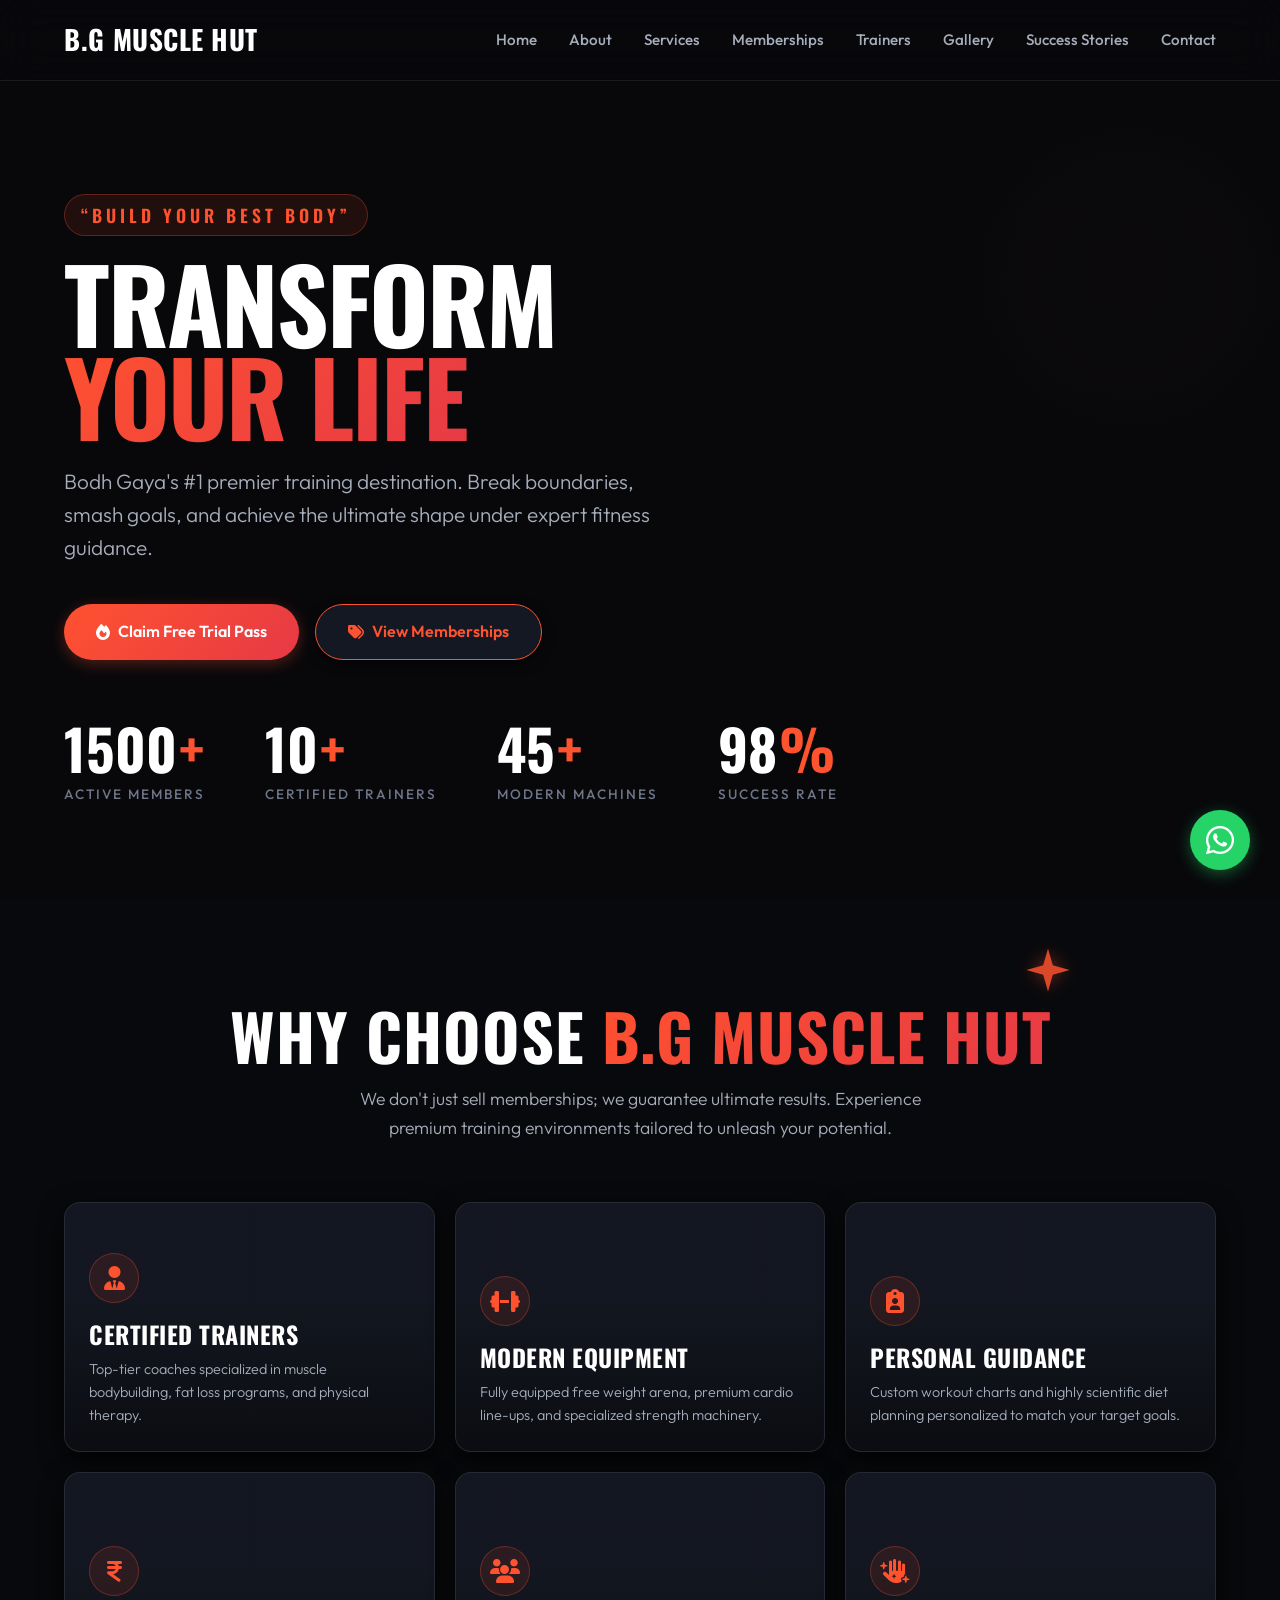
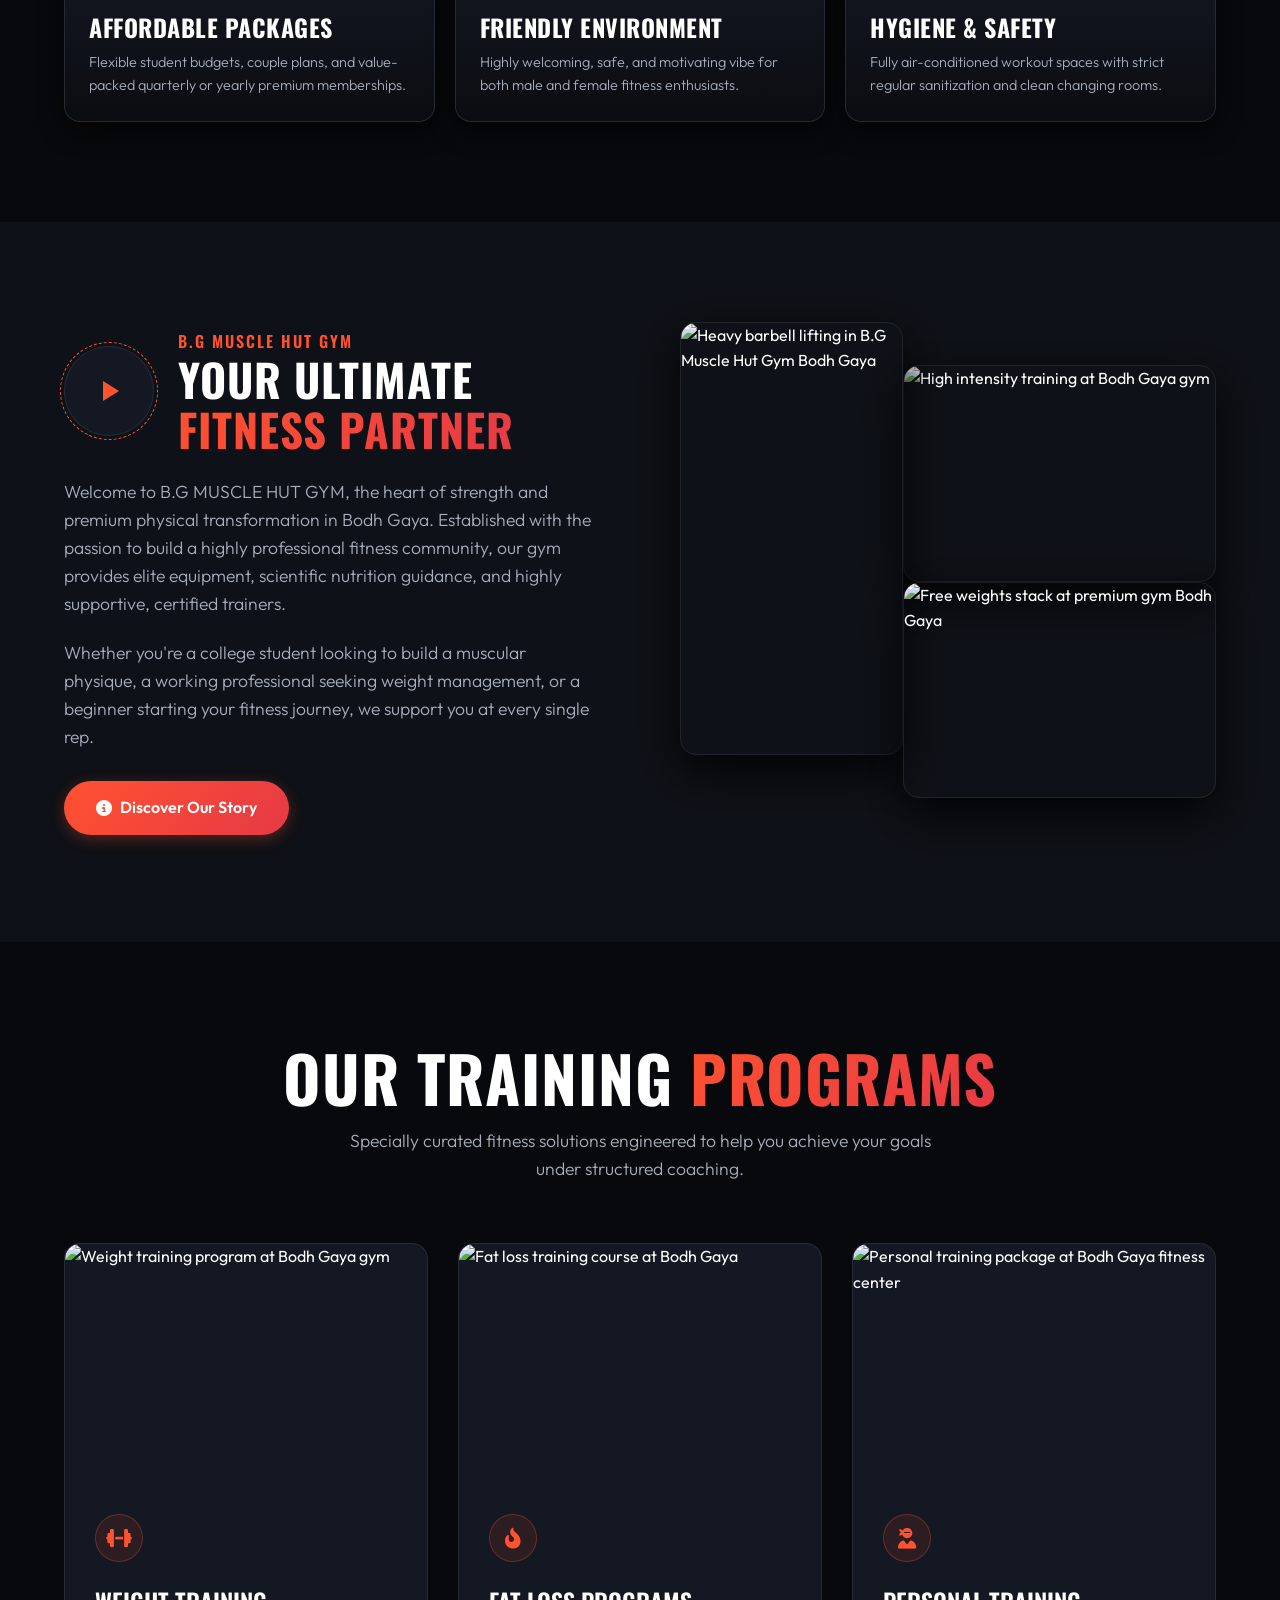
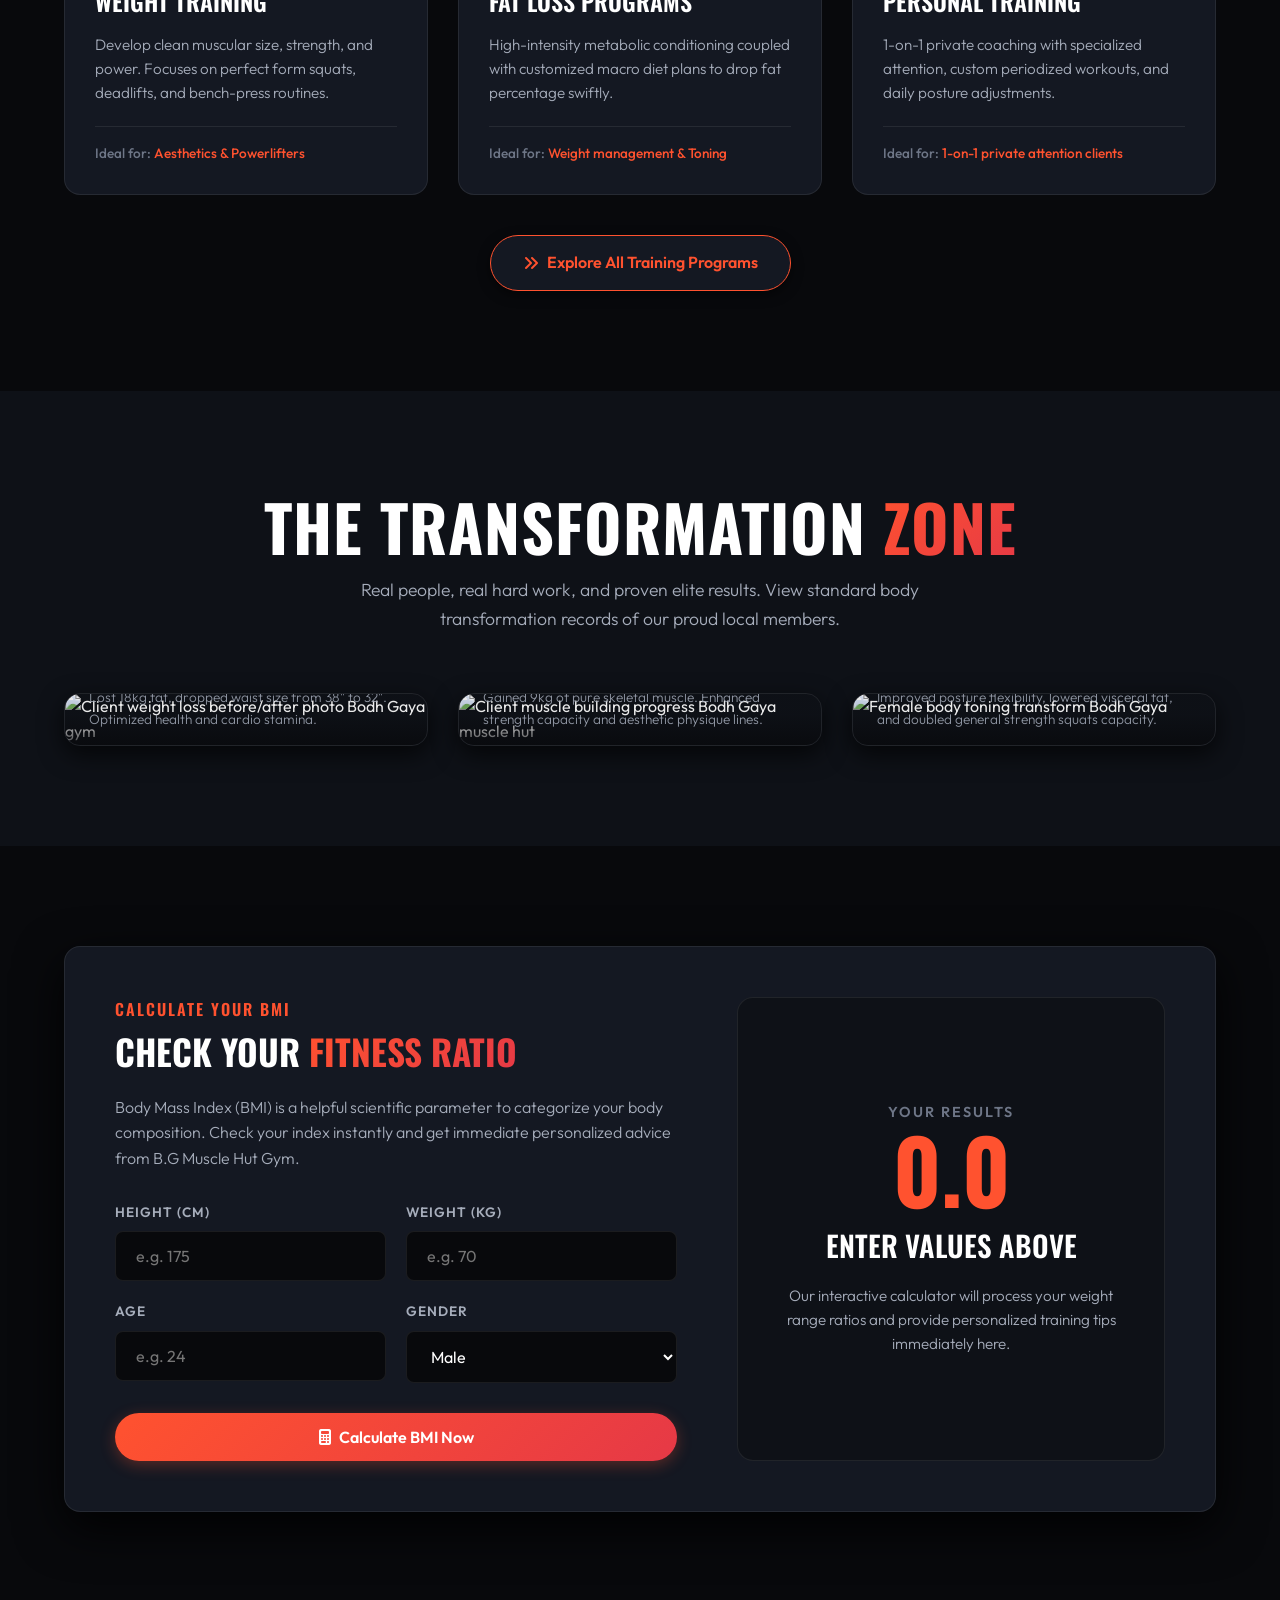
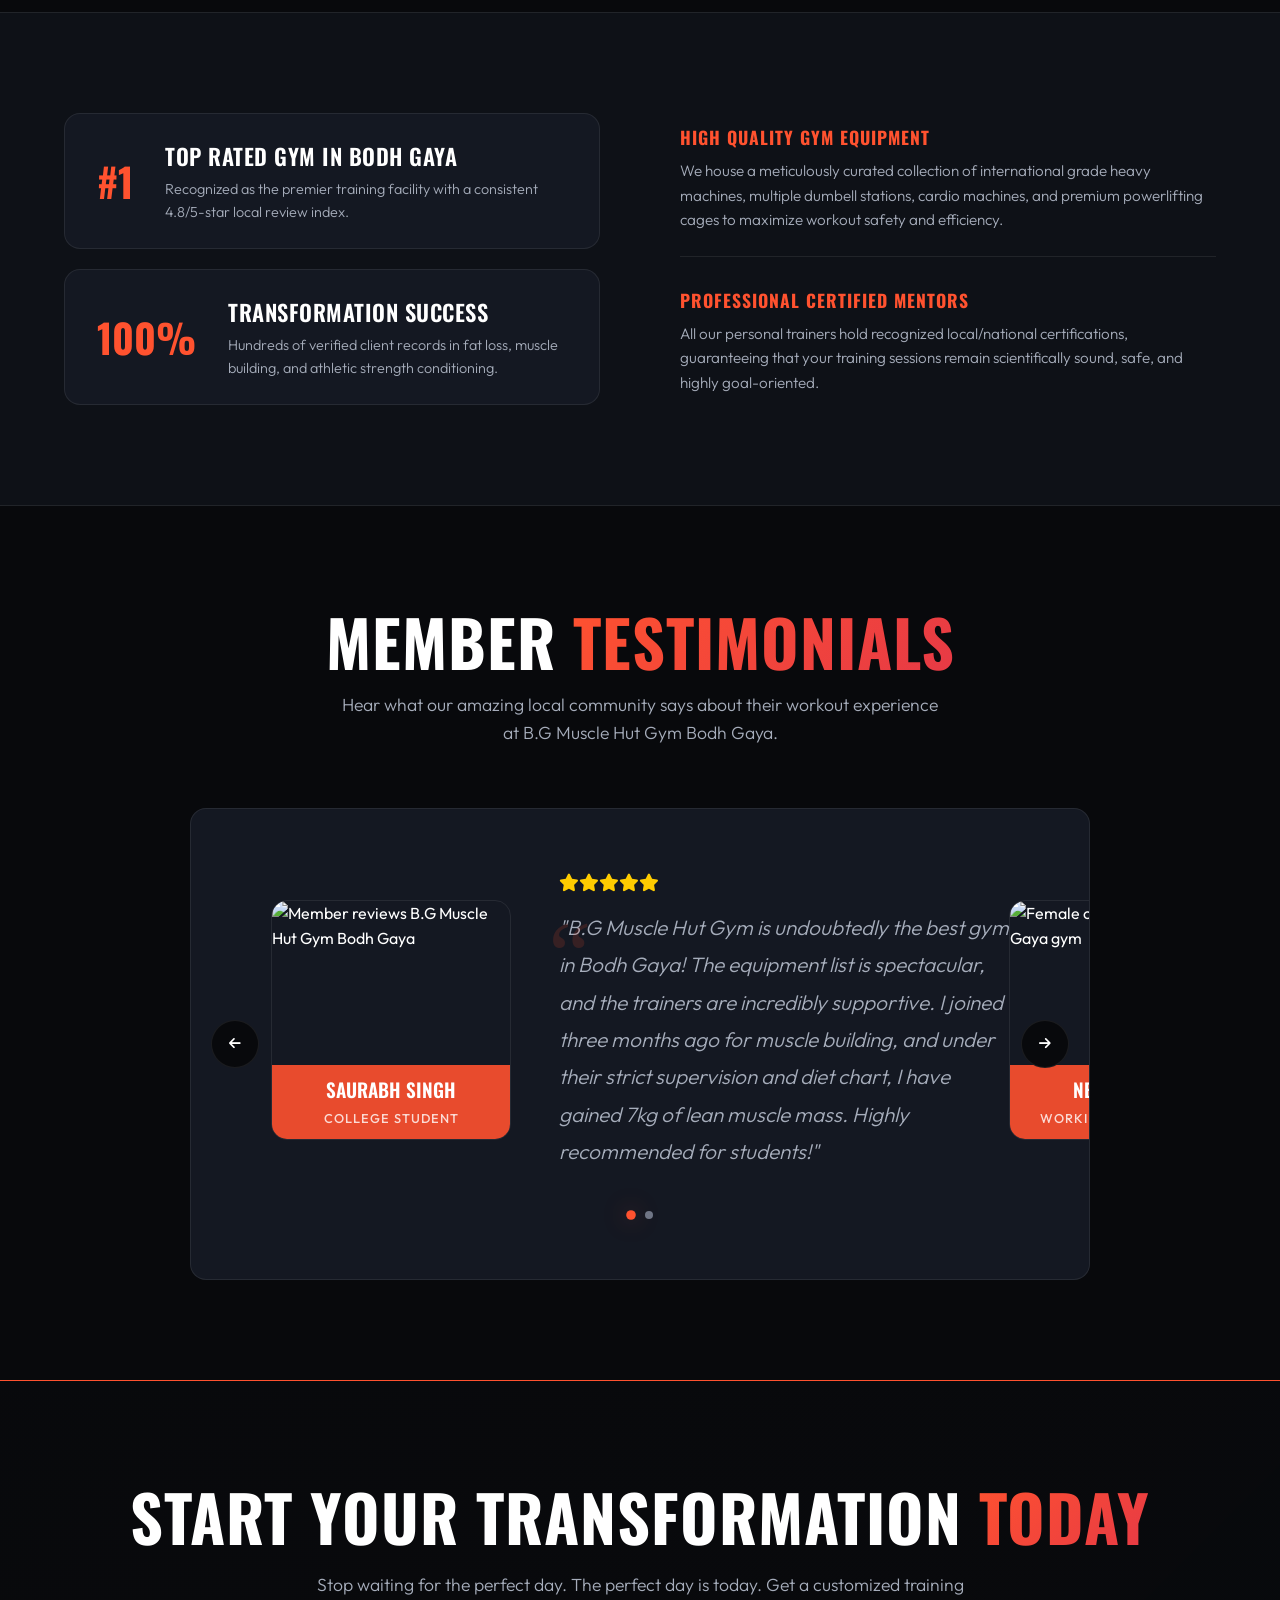
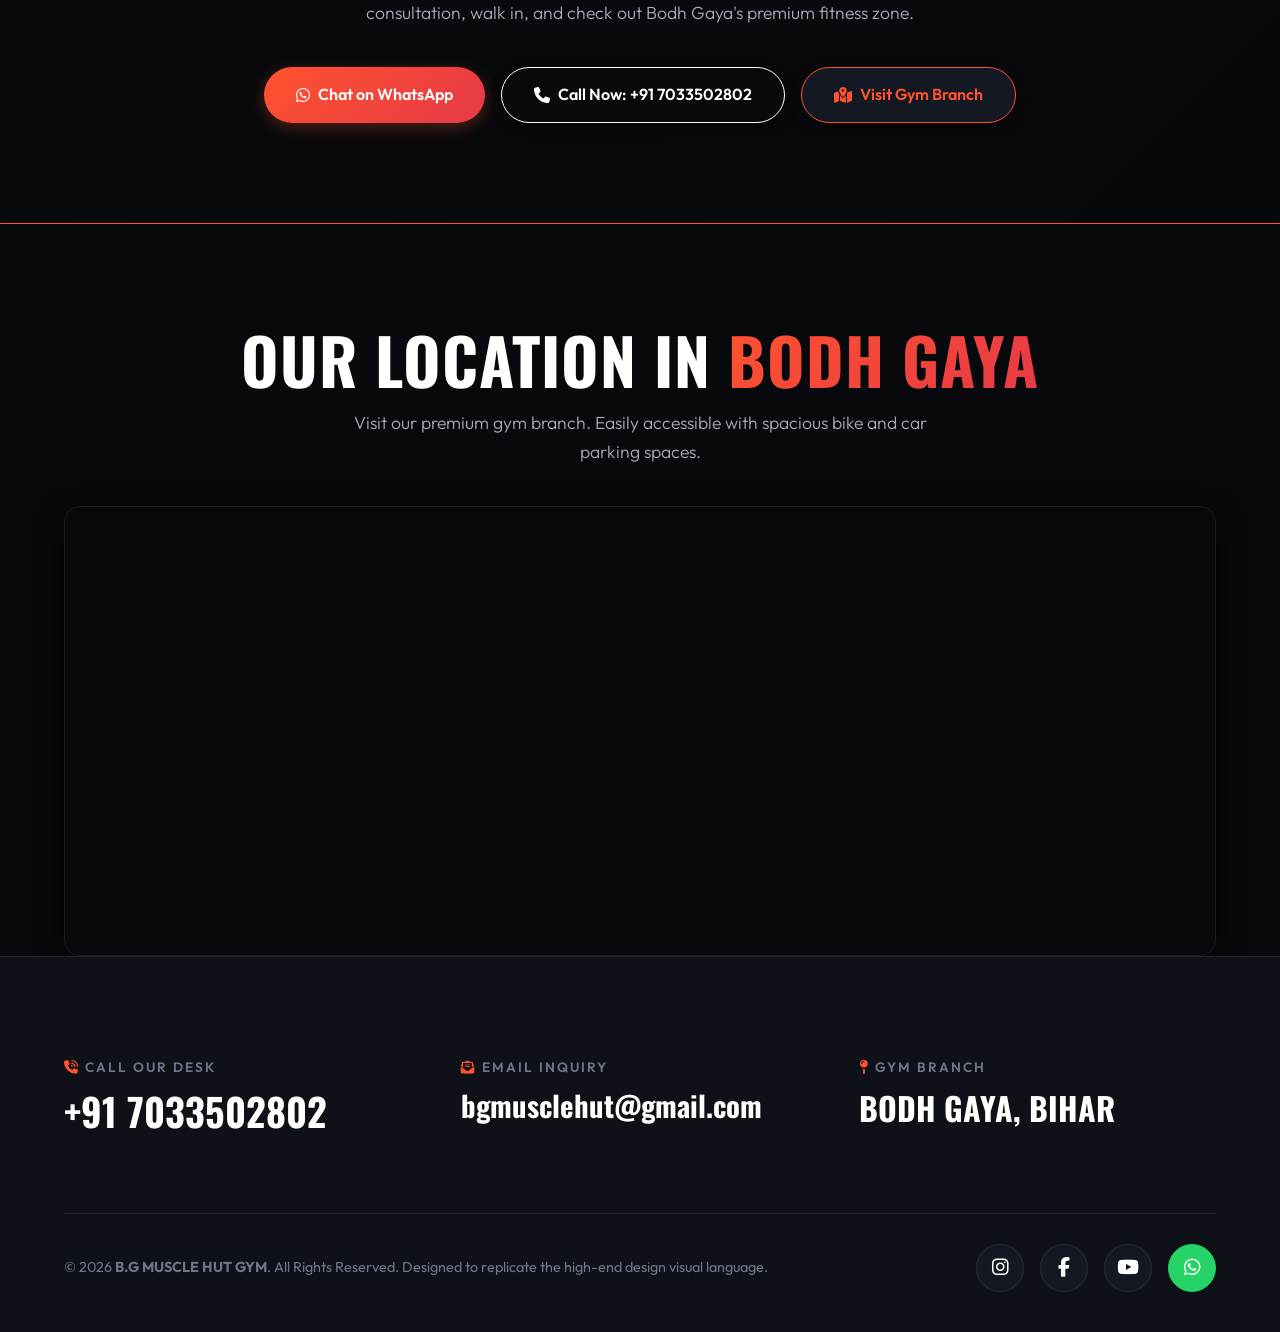
==== index.html @ a97f2272 "Initial commit" ====
<!DOCTYPE html>
<html lang="en">
<head>
  <meta charset="UTF-8">
  <meta name="viewport" content="width=device-width, initial-scale=1.0">
  <title>B.G MUSCLE HUT GYM | Best Gym in Bodh Gaya | Build Your Best Body</title>
  <meta name="description" content="Discover B.G MUSCLE HUT GYM in Bodh Gaya - the #1 premium fitness center with certified trainers, high-end equipment, personal training, and proven weight loss/muscle gain results. Start your 1-day free trial today!">
  <meta name="keywords" content="gym in bodh gaya, best gym in bodh gaya, fitness center in bodh gaya, personal trainer bodh gaya, muscle hut bodh gaya, body building bodh gaya, workout center bihar">
  <link rel="stylesheet" href="style.css">
  <!-- Font Awesome Icons -->
  <link rel="stylesheet" href="https://cdnjs.cloudflare.com/ajax/libs/font-awesome/6.4.0/css/all.min.css">
</head>
<body>

  <!-- Navigation Bar -->
  <nav class="navbar">
    <div class="container">
      <a href="index.html" class="nav-brand">
        <span class="nav-brand-accent">B.G</span> MUSCLE HUT
      </a>
      <ul class="nav-menu">
        <li><a href="index.html" class="nav-link active">Home</a></li>
        <li><a href="about.html" class="nav-link">About</a></li>
        <li><a href="services.html" class="nav-link">Services</a></li>
        <li><a href="membership.html" class="nav-link">Memberships</a></li>
        <li><a href="trainers.html" class="nav-link">Trainers</a></li>
        <li><a href="gallery.html" class="nav-link">Gallery</a></li>
        <li><a href="testimonials.html" class="nav-link">Success Stories</a></li>
        <li><a href="contact.html" class="nav-link">Contact</a></li>
      </ul>
      <button class="nav-burger" aria-label="Toggle menu">
        <i class="fas fa-bars"></i>
      </button>
    </div>
  </nav>

  <!-- Hero Section -->
  <header class="hero" id="home">
    <div class="container">
      <div class="hero-content">
        <span class="hero-tagline">“Build Your Best Body”</span>
        <h1 class="hero-title">TRANSFORM<br><span class="text-gradient">YOUR LIFE</span></h1>
        <p class="hero-desc">Bodh Gaya's #1 premier training destination. Break boundaries, smash goals, and achieve the ultimate shape under expert fitness guidance.</p>
        <div class="hero-ctas">
          <a href="#" class="btn btn-primary open-inquiry"><i class="fas fa-fire"></i> Claim Free Trial Pass</a>
          <a href="membership.html" class="btn btn-secondary"><i class="fas fa-tags"></i> View Memberships</a>
        </div>
        
        <!-- Hero Stats Counters -->
        <div class="hero-stats">
          <div class="stat-item">
            <div class="stat-num">1500<span>+</span></div>
            <div class="stat-label">Active Members</div>
          </div>
          <div class="stat-item">
            <div class="stat-num">10<span>+</span></div>
            <div class="stat-label">Certified Trainers</div>
          </div>
          <div class="stat-item">
            <div class="stat-num">45<span>+</span></div>
            <div class="stat-label">Modern Machines</div>
          </div>
          <div class="stat-item">
            <div class="stat-num">98<span>%</span></div>
            <div class="stat-label">Success Rate</div>
          </div>
        </div>
      </div>
    </div>
    
    <!-- Floating Background Blobs -->
    <div class="blob" style="width: 400px; height: 400px; top: 10%; right: -50px;"></div>
    <div class="blob" style="width: 300px; height: 300px; bottom: 10%; left: -50px;"></div>
  </header>

  <!-- Why Choose Us Section -->
  <section class="section-padding" id="why-us" style="position: relative;">
    <!-- Hand-drawn vector decorations in absolute positions -->
    <svg class="hand-drawn-icon" style="top: 5%; left: 80%;" viewBox="0 0 100 100">
      <path d="M50 5 L60 40 L95 50 L60 60 L50 95 L40 60 L5 50 L40 40 Z" />
    </svg>
    <svg class="hand-drawn-icon" style="bottom: 10%; left: 5%;" viewBox="0 0 100 100">
      <circle cx="50" cy="50" r="30" fill="none" stroke="currentColor" stroke-width="4" stroke-dasharray="10, 5" />
    </svg>

    <div class="container">
      <div class="section-header">
        <h2 class="section-title">WHY CHOOSE <span class="text-gradient">B.G MUSCLE HUT</span></h2>
        <p class="section-subtitle">We don't just sell memberships; we guarantee ultimate results. Experience premium training environments tailored to unleash your potential.</p>
      </div>

      <!-- Why Choose Us Grid -->
      <div class="gallery-grid" style="min-height: auto;">
        <!-- Card 1 -->
        <div class="gallery-item" style="height: 250px; background: var(--bg-card); cursor: default;" data-category="features">
          <div class="gallery-info" style="opacity: 1; transform: translateY(0);">
            <div class="feature-icon-wrapper" style="width: 50px; height: 50px; margin-bottom: 12px;">
              <i class="fas fa-user-tie" style="font-size: 1.5rem;"></i>
            </div>
            <h3 class="gallery-title">Certified Trainers</h3>
            <p style="color: var(--text-secondary); font-size: 0.9rem; font-weight: 300; margin-top: 4px;">Top-tier coaches specialized in muscle bodybuilding, fat loss programs, and physical therapy.</p>
          </div>
        </div>

        <!-- Card 2 -->
        <div class="gallery-item" style="height: 250px; background: var(--bg-card); cursor: default;" data-category="features">
          <div class="gallery-info" style="opacity: 1; transform: translateY(0);">
            <div class="feature-icon-wrapper" style="width: 50px; height: 50px; margin-bottom: 12px;">
              <i class="fas fa-dumbbell" style="font-size: 1.5rem;"></i>
            </div>
            <h3 class="gallery-title">Modern Equipment</h3>
            <p style="color: var(--text-secondary); font-size: 0.9rem; font-weight: 300; margin-top: 4px;">Fully equipped free weight arena, premium cardio line-ups, and specialized strength machinery.</p>
          </div>
        </div>

        <!-- Card 3 -->
        <div class="gallery-item" style="height: 250px; background: var(--bg-card); cursor: default;" data-category="features">
          <div class="gallery-info" style="opacity: 1; transform: translateY(0);">
            <div class="feature-icon-wrapper" style="width: 50px; height: 50px; margin-bottom: 12px;">
              <i class="fas fa-clipboard-user" style="font-size: 1.5rem;"></i>
            </div>
            <h3 class="gallery-title">Personal Guidance</h3>
            <p style="color: var(--text-secondary); font-size: 0.9rem; font-weight: 300; margin-top: 4px;">Custom workout charts and highly scientific diet planning personalized to match your target goals.</p>
          </div>
        </div>

        <!-- Card 4 -->
        <div class="gallery-item" style="height: 250px; background: var(--bg-card); cursor: default;" data-category="features">
          <div class="gallery-info" style="opacity: 1; transform: translateY(0);">
            <div class="feature-icon-wrapper" style="width: 50px; height: 50px; margin-bottom: 12px;">
              <i class="fas fa-indian-rupee-sign" style="font-size: 1.5rem;"></i>
            </div>
            <h3 class="gallery-title">Affordable Packages</h3>
            <p style="color: var(--text-secondary); font-size: 0.9rem; font-weight: 300; margin-top: 4px;">Flexible student budgets, couple plans, and value-packed quarterly or yearly premium memberships.</p>
          </div>
        </div>

        <!-- Card 5 -->
        <div class="gallery-item" style="height: 250px; background: var(--bg-card); cursor: default;" data-category="features">
          <div class="gallery-info" style="opacity: 1; transform: translateY(0);">
            <div class="feature-icon-wrapper" style="width: 50px; height: 50px; margin-bottom: 12px;">
              <i class="fas fa-users" style="font-size: 1.5rem;"></i>
            </div>
            <h3 class="gallery-title">Friendly Environment</h3>
            <p style="color: var(--text-secondary); font-size: 0.9rem; font-weight: 300; margin-top: 4px;">Highly welcoming, safe, and motivating vibe for both male and female fitness enthusiasts.</p>
          </div>
        </div>

        <!-- Card 6 -->
        <div class="gallery-item" style="height: 250px; background: var(--bg-card); cursor: default;" data-category="features">
          <div class="gallery-info" style="opacity: 1; transform: translateY(0);">
            <div class="feature-icon-wrapper" style="width: 50px; height: 50px; margin-bottom: 12px;">
              <i class="fas fa-hand-sparkles" style="font-size: 1.5rem;"></i>
            </div>
            <h3 class="gallery-title">Hygiene & Safety</h3>
            <p style="color: var(--text-secondary); font-size: 0.9rem; font-weight: 300; margin-top: 4px;">Fully air-conditioned workout spaces with strict regular sanitization and clean changing rooms.</p>
          </div>
        </div>
      </div>
    </div>
  </section>

  <!-- Gym Intro Section / Play Badge -->
  <section class="section-padding" id="intro" style="background: var(--bg-secondary);">
    <div class="container">
      <div class="about-grid">
        <div class="about-left">
          <div class="about-header-wrapper">
            <!-- Asymmetrical overlapping layout -->
            <div class="play-badge" aria-label="Play Gym Walkthrough Video">
              <div class="play-icon"></div>
            </div>
            <div>
              <span style="color: var(--accent); font-family: var(--font-heading); text-transform: uppercase; font-weight: 600; letter-spacing: 2px;">B.G Muscle Hut Gym</span>
              <h2 class="section-title" style="text-align: left; margin-bottom: 0; font-size: 2.8rem;">YOUR ULTIMATE<br><span class="text-gradient">FITNESS PARTNER</span></h2>
            </div>
          </div>
          <div class="about-body">
            <p>Welcome to B.G MUSCLE HUT GYM, the heart of strength and premium physical transformation in Bodh Gaya. Established with the passion to build a highly professional fitness community, our gym provides elite equipment, scientific nutrition guidance, and highly supportive, certified trainers.</p>
            <p>Whether you're a college student looking to build a muscular physique, a working professional seeking weight management, or a beginner starting your fitness journey, we support you at every single rep.</p>
          </div>
          <a href="about.html" class="btn btn-primary"><i class="fas fa-circle-info"></i> Discover Our Story</a>
        </div>

        <div class="about-right">
          <!-- Interlocking Collage Layout -->
          <div class="collage-img collage-img-1">
            <img src="https://images.unsplash.com/photo-1517838277536-f5f99be501cd?q=80&w=600" alt="Heavy barbell lifting in B.G Muscle Hut Gym Bodh Gaya">
          </div>
          <div class="collage-img collage-img-2">
            <img src="https://images.unsplash.com/photo-1541534741688-6078c6bfb5c5?q=80&w=600" alt="High intensity training at Bodh Gaya gym">
          </div>
          <div class="collage-img collage-img-3">
            <img src="https://images.unsplash.com/photo-1638536532686-d610adfc8e5c?q=80&w=600" alt="Free weights stack at premium gym Bodh Gaya">
          </div>
        </div>
      </div>
    </div>
  </section>

  <!-- Gym Services Section -->
  <section class="section-padding" id="services">
    <div class="container">
      <div class="section-header">
        <h2 class="section-title">OUR TRAINING <span class="text-gradient">PROGRAMS</span></h2>
        <p class="section-subtitle">Specially curated fitness solutions engineered to help you achieve your goals under structured coaching.</p>
      </div>

      <!-- Services Grid -->
      <div class="services-grid-page" style="margin-bottom: 40px;">
        <!-- Card 1 -->
        <div class="service-card">
          <div class="service-img-wrapper">
            <img src="https://images.unsplash.com/photo-1581009146145-b5ef050c2e1e?q=80&w=500" alt="Weight training program at Bodh Gaya gym">
          </div>
          <div class="service-content">
            <div class="service-icon"><i class="fas fa-dumbbell"></i></div>
            <h3 class="service-title">Weight Training</h3>
            <p class="service-desc">Develop clean muscular size, strength, and power. Focuses on perfect form squats, deadlifts, and bench-press routines.</p>
            <div class="service-audience">Ideal for: <span>Aesthetics & Powerlifters</span></div>
          </div>
        </div>

        <!-- Card 2 -->
        <div class="service-card">
          <div class="service-img-wrapper">
            <img src="https://images.unsplash.com/photo-1517838277536-f5f99be501cd?q=80&w=500" alt="Fat loss training course at Bodh Gaya">
          </div>
          <div class="service-content">
            <div class="service-icon"><i class="fas fa-fire-flame-curved"></i></div>
            <h3 class="service-title">Fat Loss Programs</h3>
            <p class="service-desc">High-intensity metabolic conditioning coupled with customized macro diet plans to drop fat percentage swiftly.</p>
            <div class="service-audience">Ideal for: <span>Weight management & Toning</span></div>
          </div>
        </div>

        <!-- Card 3 -->
        <div class="service-card">
          <div class="service-img-wrapper">
            <img src="https://images.unsplash.com/photo-1518310383802-640c2de311b2?q=80&w=500" alt="Personal training package at Bodh Gaya fitness center">
          </div>
          <div class="service-content">
            <div class="service-icon"><i class="fas fa-user-ninja"></i></div>
            <h3 class="service-title">Personal Training</h3>
            <p class="service-desc">1-on-1 private coaching with specialized attention, custom periodized workouts, and daily posture adjustments.</p>
            <div class="service-audience">Ideal for: <span>1-on-1 private attention clients</span></div>
          </div>
        </div>
      </div>

      <div style="text-align: center;">
        <a href="services.html" class="btn btn-secondary"><i class="fas fa-angles-right"></i> Explore All Training Programs</a>
      </div>
    </div>
  </section>

  <!-- Client Transformations Before/After -->
  <section class="section-padding" id="transformations" style="background: var(--bg-secondary);">
    <div class="container">
      <div class="section-header">
        <h2 class="section-title">THE TRANSFORMATION <span class="text-gradient">ZONE</span></h2>
        <p class="section-subtitle">Real people, real hard work, and proven elite results. View standard body transformation records of our proud local members.</p>
      </div>

      <!-- Before/After Grid -->
      <div class="gallery-grid-page">
        <!-- Item 1: Fat Loss -->
        <div class="gallery-item" data-category="fatloss" style="cursor: pointer;">
          <img src="https://images.unsplash.com/photo-1517838277536-f5f99be501cd?q=80&w=600" alt="Client weight loss before/after photo Bodh Gaya gym">
          <div class="scroll-indicator">
            <div class="mouse-icon"><div class="mouse-wheel"></div></div>
            <span style="font-size: 0.8rem; font-weight: 600; text-transform: uppercase;">View Lightbox</span>
          </div>
          <div class="gallery-info">
            <span class="gallery-tag">Fat Loss (3 Months)</span>
            <h3 class="gallery-title">Rahul Yadav</h3>
            <p style="color: var(--text-secondary); font-size: 0.85rem; font-weight: 300;">Lost 18kg fat, dropped waist size from 38" to 32". Optimized health and cardio stamina.</p>
          </div>
        </div>

        <!-- Item 2: Muscle Gain -->
        <div class="gallery-item" data-category="musclegain" style="cursor: pointer;">
          <img src="https://images.unsplash.com/photo-1581009146145-b5ef050c2e1e?q=80&w=600" alt="Client muscle building progress Bodh Gaya muscle hut">
          <div class="scroll-indicator">
            <div class="mouse-icon"><div class="mouse-wheel"></div></div>
            <span style="font-size: 0.8rem; font-weight: 600; text-transform: uppercase;">View Lightbox</span>
          </div>
          <div class="gallery-info">
            <span class="gallery-tag">Muscle Mass Gain</span>
            <h3 class="gallery-title">Vikram Sen</h3>
            <p style="color: var(--text-secondary); font-size: 0.85rem; font-weight: 300;">Gained 9kg of pure skeletal muscle. Enhanced strength capacity and aesthetic physique lines.</p>
          </div>
        </div>

        <!-- Item 3: Strength Gain -->
        <div class="gallery-item" data-category="strength" style="cursor: pointer;">
          <img src="https://images.unsplash.com/photo-1574680096145-d05b474e2155?q=80&w=600" alt="Female body toning transform Bodh Gaya">
          <div class="scroll-indicator">
            <div class="mouse-icon"><div class="mouse-wheel"></div></div>
            <span style="font-size: 0.8rem; font-weight: 600; text-transform: uppercase;">View Lightbox</span>
          </div>
          <div class="gallery-info">
            <span class="gallery-tag">Toning & Strength</span>
            <h3 class="gallery-title">Anjali Mehta</h3>
            <p style="color: var(--text-secondary); font-size: 0.85rem; font-weight: 300;">Improved posture flexibility, lowered visceral fat, and doubled general strength squats capacity.</p>
          </div>
        </div>
      </div>
    </div>
  </section>

  <!-- Interactive BMI Calculator Section -->
  <section class="section-padding" id="bmi-sec">
    <div class="container">
      <div class="bmi-calculator">
        <div class="bmi-calc-header">
          <span style="color: var(--accent); font-weight: 600; text-transform: uppercase; font-family: var(--font-heading); letter-spacing: 2px;">Calculate Your BMI</span>
          <h3>CHECK YOUR <span class="text-gradient">FITNESS RATIO</span></h3>
          <p>Body Mass Index (BMI) is a helpful scientific parameter to categorize your body composition. Check your index instantly and get immediate personalized advice from B.G Muscle Hut Gym.</p>
          
          <form class="bmi-form" id="bmi-form">
            <div class="bmi-input-group">
              <div class="input-field">
                <label for="bmi-height">Height (cm)</label>
                <input type="number" id="bmi-height" placeholder="e.g. 175" required>
              </div>
              <div class="input-field">
                <label for="bmi-weight">Weight (kg)</label>
                <input type="number" id="bmi-weight" placeholder="e.g. 70" required>
              </div>
            </div>

            <div class="bmi-input-group">
              <div class="input-field">
                <label for="bmi-age">Age</label>
                <input type="number" id="bmi-age" placeholder="e.g. 24" required>
              </div>
              <div class="input-field">
                <label for="bmi-gender">Gender</label>
                <select id="bmi-gender">
                  <option value="male">Male</option>
                  <option value="female">Female</option>
                  <option value="unspecified">Other</option>
                </select>
              </div>
            </div>

            <button type="submit" class="btn btn-primary" style="margin-top: 10px;"><i class="fas fa-calculator"></i> Calculate BMI Now</button>
          </form>
        </div>

        <div class="bmi-results">
          <span style="text-transform: uppercase; font-weight: 600; font-size: 0.9rem; color: var(--text-muted); letter-spacing: 2px;">Your Results</span>
          <div class="bmi-value" id="bmi-val">0.0</div>
          <div class="bmi-status" id="bmi-status">Enter values above</div>
          <p class="bmi-message" id="bmi-message">Our interactive calculator will process your weight range ratios and provide personalized training tips immediately here.</p>
        </div>
      </div>
    </div>
  </section>

  <!-- Award Badges Section -->
  <section class="section-padding" style="background: var(--bg-secondary); border-top: 1px solid var(--border-color); border-bottom: 1px solid var(--border-color);">
    <div class="container">
      <div class="awards-grid">
        <div class="awards-left">
          <!-- Award 1 -->
          <div class="award-card">
            <div class="award-year">#1</div>
            <div>
              <h3 class="award-title">Top Rated Gym in Bodh Gaya</h3>
              <p style="color: var(--text-secondary); font-size: 0.9rem; font-weight: 300; margin-top: 4px;">Recognized as the premier training facility with a consistent 4.8/5-star local review index.</p>
            </div>
          </div>
          <!-- Award 2 -->
          <div class="award-card">
            <div class="award-year">100%</div>
            <div>
              <h3 class="award-title">Transformation Success</h3>
              <p style="color: var(--text-secondary); font-size: 0.9rem; font-weight: 300; margin-top: 4px;">Hundreds of verified client records in fat loss, muscle building, and athletic strength conditioning.</p>
            </div>
          </div>
        </div>

        <div class="awards-right">
          <div class="award-desc-item">
            <h4 class="award-desc-title">High Quality Gym Equipment</h4>
            <p class="award-desc-text">We house a meticulously curated collection of international grade heavy machines, multiple dumbell stations, cardio machines, and premium powerlifting cages to maximize workout safety and efficiency.</p>
          </div>
          <div class="award-desc-item">
            <h4 class="award-desc-title">Professional Certified Mentors</h4>
            <p class="award-desc-text">All our personal trainers hold recognized local/national certifications, guaranteeing that your training sessions remain scientifically sound, safe, and highly goal-oriented.</p>
          </div>
        </div>
      </div>
    </div>
  </section>

  <!-- Testimonials Section -->
  <section class="section-padding" id="reviews">
    <div class="container">
      <div class="section-header">
        <h2 class="section-title">MEMBER <span class="text-gradient">TESTIMONIALS</span></h2>
        <p class="section-subtitle">Hear what our amazing local community says about their workout experience at B.G Muscle Hut Gym Bodh Gaya.</p>
      </div>

      <!-- Testimonials Carousel -->
      <div class="testimonial-carousel">
        <div class="testimonial-track">
          <!-- Slide 1 -->
          <div class="testimonial-slide">
            <div class="testimonial-img-wrapper">
              <img src="https://images.unsplash.com/photo-1500648767791-00dcc994a43e?q=80&w=400" alt="Member reviews B.G Muscle Hut Gym Bodh Gaya">
              <div class="testimonial-badge">
                <div class="testimonial-name">Saurabh Singh</div>
                <div class="testimonial-role">College Student</div>
              </div>
            </div>
            <div>
              <div style="color: #ffcc00; margin-bottom: 12px; font-size: 1.1rem;">
                <i class="fas fa-star"></i><i class="fas fa-star"></i><i class="fas fa-star"></i><i class="fas fa-star"></i><i class="fas fa-star"></i>
              </div>
              <blockquote class="testimonial-quote">
                "B.G Muscle Hut Gym is undoubtedly the best gym in Bodh Gaya! The equipment list is spectacular, and the trainers are incredibly supportive. I joined three months ago for muscle building, and under their strict supervision and diet chart, I have gained 7kg of lean muscle mass. Highly recommended for students!"
              </blockquote>
            </div>
          </div>

          <!-- Slide 2 -->
          <div class="testimonial-slide">
            <div class="testimonial-img-wrapper">
              <img src="https://images.unsplash.com/photo-1548690312-e3b507d8c110?q=80&w=400" alt="Female client feedback Bodh Gaya gym">
              <div class="testimonial-badge">
                <div class="testimonial-name">Neha Sharma</div>
                <div class="testimonial-role">Working Professional</div>
              </div>
            </div>
            <div>
              <div style="color: #ffcc00; margin-bottom: 12px; font-size: 1.1rem;">
                <i class="fas fa-star"></i><i class="fas fa-star"></i><i class="fas fa-star"></i><i class="fas fa-star"></i><i class="fas fa-star"></i>
              </div>
              <blockquote class="testimonial-quote">
                "As a woman working long hours, safety, clean environments, and proper guidance were my main concerns. This gym excels in all! The trainers are super professional, the environment is safe, and their fat loss program helped me drop 12kg in 4 months. Extremely happy with the results!"
              </blockquote>
            </div>
          </div>
        </div>

        <!-- Slider Navigation Controls -->
        <div class="testimonial-controls">
          <button class="testimonial-ctrl-btn prev" aria-label="Previous review"><i class="fas fa-arrow-left"></i></button>
          <button class="testimonial-ctrl-btn next" aria-label="Next review"><i class="fas fa-arrow-right"></i></button>
        </div>

        <div class="testimonial-dots"></div>
      </div>
    </div>
  </section>

  <!-- CTA Banner Section -->
  <section class="section-padding" style="background: linear-gradient(135deg, rgba(8, 9, 12, 0.9) 0%, rgba(8, 9, 12, 0.95) 100%), url('https://images.unsplash.com/photo-1581009146145-b5ef050c2e1e?q=80&w=1600') no-repeat center center/cover; position: relative; border-top: 1px solid var(--accent); border-bottom: 1px solid var(--accent);">
    <div class="container" style="text-align: center;">
      <h2 class="section-title" style="margin-bottom: 20px;">START YOUR TRANSFORMATION <span class="text-gradient">TODAY</span></h2>
      <p class="section-subtitle" style="margin-bottom: 40px; max-width: 700px;">Stop waiting for the perfect day. The perfect day is today. Get a customized training consultation, walk in, and check out Bodh Gaya's premium fitness zone.</p>
      
      <div class="hero-ctas" style="justify-content: center; margin-bottom: 0;">
        <a href="https://wa.me/917033502802?text=Hello%21+I+would+like+to+book+a+free+trial+session+at+B.G+Muscle+Hut+Gym." target="_blank" class="btn btn-primary"><i class="fab fa-whatsapp"></i> Chat on WhatsApp</a>
        <a href="tel:+917033502802" class="btn btn-secondary" style="background: transparent; color: #fff; border-color: #fff;"><i class="fas fa-phone"></i> Call Now: +91 7033502802</a>
        <a href="contact.html" class="btn btn-secondary"><i class="fas fa-map-location-dot"></i> Visit Gym Branch</a>
      </div>
    </div>
  </section>

  <!-- Google Maps Section -->
  <section class="section-padding" style="padding-bottom: 0;" id="gym-location">
    <div class="container">
      <div class="section-header" style="margin-bottom: 40px;">
        <h2 class="section-title">OUR LOCATION IN <span class="text-gradient">BODH GAYA</span></h2>
        <p class="section-subtitle">Visit our premium gym branch. Easily accessible with spacious bike and car parking spaces.</p>
      </div>

      <div class="map-container" style="height: 450px;">
        <!-- Embedded Google Maps - Bodh Gaya Central Location -->
        <iframe 
          src="https://www.google.com/maps/embed?pb=!1m18!1m12!1m3!1d14451.989766946624!2d84.97825026977539!3d24.692613500000003!2m3!1f0!2f0!3f0!3m2!1i1024!2i768!4f13.1!3m3!1m2!1s0x39f32c1598ef0cfb%3A0xe2128df0dc87e6fa!2sBodh%20Gaya%2C%20Bihar!5e0!3m2!1sen!2sin!4v1715838027389!5m2!1sen!2sin" 
          allowfullscreen="" 
          loading="lazy" 
          referrerpolicy="no-referrer-when-downgrade">
        </iframe>
      </div>
    </div>
  </section>

  <!-- Premium Contact & Footer -->
  <footer class="contact-footer">
    <div class="container">
      <div class="contact-info-grid">
        <!-- Call Us -->
        <div class="contact-info-item">
          <span class="contact-info-label"><i class="fas fa-phone-volume" style="color: var(--accent);"></i> Call Our Desk</span>
          <a href="tel:+917033502802" class="contact-info-value">+91 7033502802</a>
        </div>
        <!-- Email Us -->
        <div class="contact-info-item">
          <span class="contact-info-label"><i class="fas fa-envelope-open-text" style="color: var(--accent);"></i> Email Inquiry</span>
          <a href="mailto:bgmusclehut@gmail.com" class="contact-info-value" style="font-size: 1.8rem; text-transform: lowercase;">bgmusclehut@gmail.com</a>
        </div>
        <!-- Location -->
        <div class="contact-info-item">
          <span class="contact-info-label"><i class="fas fa-map-pin" style="color: var(--accent);"></i> Gym Branch</span>
          <a href="https://maps.google.com" target="_blank" class="contact-info-value" style="font-size: 2rem;">BODH GAYA, BIHAR</a>
        </div>
      </div>

      <div class="bottom-bar">
        <div>
          &copy; 2026 <strong>B.G MUSCLE HUT GYM</strong>. All Rights Reserved. Designed to replicate the high-end design visual language.
        </div>
        <div class="socials-row">
          <a href="https://instagram.com" target="_blank" class="social-icon-btn" aria-label="Instagram"><i class="fab fa-instagram"></i></a>
          <a href="https://facebook.com" target="_blank" class="social-icon-btn" aria-label="Facebook"><i class="fab fa-facebook-f"></i></a>
          <a href="https://youtube.com" target="_blank" class="social-icon-btn" aria-label="YouTube"><i class="fab fa-youtube"></i></a>
          <a href="https://wa.me/917033502802" target="_blank" class="social-icon-btn" aria-label="WhatsApp" style="background: #25D366; border-color: #25D366;"><i class="fab fa-whatsapp"></i></a>
        </div>
      </div>
    </div>
  </footer>

  <!-- Lead Inquiry Pop-up Modal -->
  <div class="modal-overlay" id="inquiry-modal">
    <div class="modal-content">
      <button class="modal-close-btn" aria-label="Close Modal">&times;</button>
      <h3 class="modal-title">FREE TRIAL PASS</h3>
      <p class="modal-subtitle">Claim your 1-Day Free Access key pass for B.G MUSCLE HUT GYM in Bodh Gaya! Enter your contact details below.</p>
      
      <form id="inquiry-form" class="bmi-form">
        <div class="input-field">
          <label for="inq-name">Your Full Name *</label>
          <input type="text" id="inq-name" placeholder="Enter name" required>
        </div>
        
        <div class="input-field">
          <label for="inq-phone">WhatsApp Mobile Number *</label>
          <input type="tel" id="inq-phone" placeholder="Enter 10-digit number" required>
        </div>

        <div class="input-field">
          <label for="inq-package">Target Fitness Goal</label>
          <select id="inq-package">
            <option value="1-Day Free Trial Pass">1-Day Free Trial Pass</option>
            <option value="Weight Training Program">Weight Training Membership</option>
            <option value="Fat Loss Coaching Program">Fat Loss Coaching Plan</option>
            <option value="1-on-1 Personal Training">Personal Trainer Package</option>
          </select>
        </div>

        <button type="submit" class="btn btn-primary" style="margin-top: 15px;"><i class="fab fa-whatsapp"></i> Activate Trial Pass on WhatsApp</button>
      </form>
    </div>
  </div>

  <!-- Floating WhatsApp Widget -->
  <a href="#" class="whatsapp-float" aria-label="Contact Gym on WhatsApp">
    <i class="fab fa-whatsapp"></i>
  </a>

  <!-- Global JS -->
  <script src="script.js"></script>
</body>
</html>
---- style.css ----
@import url('https://fonts.googleapis.com/css2?family=Oswald:wght@400;600;700&family=Outfit:wght@300;400;500;600;700&display=swap');

:root {
  --bg-primary: #08090c;
  --bg-secondary: #0e1117;
  --bg-card: #141822;
  --bg-card-hover: #1c2130;
  
  /* Primary Terracotta Orange Accent from gym.png */
  --accent: #ff522f; 
  --accent-hover: #e03e1c;
  --accent-rgb: 255, 82, 47;
  --accent-gradient: linear-gradient(135deg, #ff522f 0%, #e63946 100%);
  --accent-glow: 0 0 20px rgba(255, 82, 47, 0.4);
  
  --text-primary: #ffffff;
  --text-secondary: #a6adbb;
  --text-muted: #6e7687;
  
  --border-color: rgba(255, 255, 255, 0.08);
  --border-accent: rgba(255, 82, 47, 0.3);
  --border-glow: 0 0 15px rgba(255, 82, 47, 0.2);
  
  --font-heading: 'Oswald', sans-serif;
  --font-body: 'Outfit', sans-serif;
  
  --shadow-sm: 0 4px 12px rgba(0, 0, 0, 0.5);
  --shadow-md: 0 8px 24px rgba(0, 0, 0, 0.7);
  --shadow-lg: 0 16px 48px rgba(0, 0, 0, 0.9);
  
  --transition-fast: 0.2s cubic-bezier(0.4, 0, 0.2, 1);
  --transition-normal: 0.35s cubic-bezier(0.25, 0.8, 0.25, 1);
  --transition-slow: 0.6s cubic-bezier(0.25, 1, 0.5, 1);
  
  --radius-pill: 50px;
  --radius-lg: 16px;
  --radius-md: 8px;
  --radius-sm: 4px;
}

/* Reset and Base Styles */
*, *::before, *::after {
  box-sizing: border-box;
  margin: 0;
  padding: 0;
}

html {
  scroll-behavior: smooth;
  font-size: 16px;
  background-color: var(--bg-primary);
  color: var(--text-primary);
}

body {
  font-family: var(--font-body);
  overflow-x: hidden;
  line-height: 1.6;
  -webkit-font-smoothing: antialiased;
}

/* Custom Scrollbar */
::-webkit-scrollbar {
  width: 8px;
}
::-webkit-scrollbar-track {
  background: var(--bg-primary);
}
::-webkit-scrollbar-thumb {
  background: #1c2130;
  border-radius: var(--radius-pill);
}
::-webkit-scrollbar-thumb:hover {
  background: var(--accent);
}

/* Selection Style */
::selection {
  background: var(--accent);
  color: #fff;
}

/* Helper Utilities */
.container {
  width: 100%;
  max-width: 1200px;
  margin: 0 auto;
  padding: 0 24px;
}

.text-gradient {
  background: var(--accent-gradient);
  -webkit-background-clip: text;
  -webkit-text-fill-color: transparent;
}

.section-padding {
  padding: 100px 0;
}

.section-header {
  text-align: center;
  margin-bottom: 60px;
  position: relative;
}

.section-title {
  font-family: var(--font-heading);
  font-size: clamp(2.5rem, 5vw, 4rem);
  text-transform: uppercase;
  font-weight: 700;
  line-height: 1.1;
  letter-spacing: 1px;
  margin-bottom: 15px;
}

.section-subtitle {
  color: var(--text-secondary);
  font-size: 1.1rem;
  max-width: 600px;
  margin: 0 auto;
  font-weight: 300;
}

a {
  text-decoration: none;
  color: inherit;
  transition: var(--transition-fast);
}

img {
  max-width: 100%;
  display: block;
  object-fit: cover;
}

/* Premium Buttons */
.btn {
  display: inline-flex;
  align-items: center;
  justify-content: center;
  padding: 14px 32px;
  font-family: var(--font-body);
  font-size: 1rem;
  font-weight: 600;
  border-radius: var(--radius-pill);
  cursor: pointer;
  transition: var(--transition-normal);
  border: none;
  gap: 8px;
  position: relative;
  overflow: hidden;
  z-index: 1;
}

.btn-primary {
  background: var(--accent-gradient);
  color: var(--text-primary);
  box-shadow: 0 4px 15px rgba(255, 82, 47, 0.3);
}

.btn-primary::before {
  content: '';
  position: absolute;
  top: 0;
  left: 0;
  width: 100%;
  height: 100%;
  background: var(--accent-hover);
  z-index: -1;
  opacity: 0;
  transition: var(--transition-fast);
}

.btn-primary:hover {
  transform: translateY(-2px);
  box-shadow: var(--accent-glow);
}

.btn-primary:hover::before {
  opacity: 1;
}

.btn-secondary {
  background: var(--bg-card);
  color: var(--accent);
  border: 1px solid var(--accent);
  box-shadow: var(--shadow-sm);
}

.btn-secondary:hover {
  background: var(--accent);
  color: var(--text-primary);
  transform: translateY(-2px);
  box-shadow: var(--accent-glow);
}

/* Floating Elements & Accents */
.hand-drawn-icon {
  position: absolute;
  width: 48px;
  height: 48px;
  fill: var(--accent);
  filter: drop-shadow(0 0 8px rgba(255, 82, 47, 0.5));
  opacity: 0.85;
  pointer-events: none;
  animation: float 4s ease-in-out infinite;
}

.blob {
  position: absolute;
  background: radial-gradient(circle, rgba(255, 82, 47, 0.08) 0%, rgba(8, 9, 12, 0) 70%);
  border-radius: 50%;
  filter: blur(40px);
  z-index: -1;
  pointer-events: none;
}

@keyframes float {
  0%, 100% { transform: translateY(0) rotate(0deg); }
  50% { transform: translateY(-10px) rotate(5deg); }
}

@keyframes pulse-glow {
  0%, 100% { filter: drop-shadow(0 0 5px rgba(255, 82, 47, 0.4)); }
  50% { filter: drop-shadow(0 0 15px rgba(255, 82, 47, 0.8)); }
}

/* Navigation Bar */
.navbar {
  position: fixed;
  top: 0;
  left: 0;
  width: 100%;
  z-index: 1000;
  background: rgba(8, 9, 12, 0.75);
  backdrop-filter: blur(20px);
  -webkit-backdrop-filter: blur(20px);
  border-bottom: 1px solid var(--border-color);
  transition: var(--transition-normal);
}

.navbar.scrolled {
  padding: 10px 0;
  background: rgba(8, 9, 12, 0.95);
  box-shadow: var(--shadow-md);
}

.navbar .container {
  display: flex;
  align-items: center;
  justify-content: space-between;
  height: 80px;
  transition: var(--transition-normal);
}

.navbar.scrolled .container {
  height: 64px;
}

.nav-brand {
  font-family: var(--font-heading);
  font-size: 1.7rem;
  font-weight: 700;
  letter-spacing: 0.5px;
  display: flex;
  align-items: center;
  gap: 8px;
}

.nav-brand span {
  color: var(--text-primary);
}

.nav-brand-accent {
  color: var(--accent);
}

.nav-menu {
  display: flex;
  list-style: none;
  gap: 32px;
}

.nav-link {
  font-size: 0.95rem;
  font-weight: 500;
  color: var(--text-secondary);
  position: relative;
  padding: 8px 0;
}

.nav-link::after {
  content: '';
  position: absolute;
  bottom: 0;
  left: 0;
  width: 0;
  height: 2px;
  background: var(--accent);
  transition: var(--transition-fast);
}

.nav-link:hover, .nav-link.active {
  color: var(--text-primary);
}

.nav-link:hover::after, .nav-link.active::after {
  width: 100%;
}

.nav-burger {
  display: none;
  cursor: pointer;
  background: none;
  border: none;
  color: var(--text-primary);
  font-size: 1.5rem;
}

/* Hero Section */
.hero {
  position: relative;
  min-height: 100vh;
  display: flex;
  align-items: center;
  background: linear-gradient(180deg, rgba(8, 9, 12, 0.4) 0%, rgba(8, 9, 12, 1) 90%), 
              url('https://images.unsplash.com/photo-1581009146145-b5ef050c2e1e?q=80&w=1600') no-repeat center center/cover;
  padding-top: 100px;
  overflow: hidden;
}

.hero::before {
  content: '';
  position: absolute;
  top: 0;
  left: 0;
  width: 100%;
  height: 100%;
  background: rgba(8, 9, 12, 0.4);
  z-index: 1;
}

.hero .container {
  position: relative;
  z-index: 2;
  display: grid;
  grid-template-columns: 1fr;
  align-items: center;
}

.hero-content {
  max-width: 800px;
  position: relative;
}

.hero-tagline {
  font-family: var(--font-heading);
  color: var(--accent);
  text-transform: uppercase;
  letter-spacing: 4px;
  font-weight: 600;
  font-size: 1.1rem;
  margin-bottom: 20px;
  display: inline-block;
  background: rgba(255, 82, 47, 0.1);
  padding: 6px 16px;
  border-radius: var(--radius-pill);
  border: 1px solid var(--border-accent);
}

.hero-title {
  font-family: var(--font-heading);
  font-size: clamp(3.5rem, 8vw, 7.5rem);
  text-transform: uppercase;
  font-weight: 700;
  line-height: 0.9;
  letter-spacing: -2px;
  margin-bottom: 24px;
  word-break: break-word;
}

.hero-desc {
  font-size: clamp(1.1rem, 2vw, 1.3rem);
  color: var(--text-secondary);
  margin-bottom: 40px;
  max-width: 600px;
  font-weight: 300;
}

.hero-ctas {
  display: flex;
  gap: 16px;
  flex-wrap: wrap;
  margin-bottom: 60px;
}

/* Stats Counter */
.hero-stats {
  display: flex;
  gap: 60px;
  flex-wrap: wrap;
}

.stat-item {
  position: relative;
}

.stat-num {
  font-family: var(--font-heading);
  font-size: 3.5rem;
  font-weight: 700;
  line-height: 1;
  color: var(--text-primary);
  display: flex;
  align-items: center;
}

.stat-num span {
  color: var(--accent);
  margin-left: 2px;
}

.stat-label {
  color: var(--text-muted);
  text-transform: uppercase;
  font-size: 0.85rem;
  letter-spacing: 2px;
  font-weight: 500;
  margin-top: 8px;
}

/* "Your Fitness Partner" / About Section */
.about-grid {
  display: grid;
  grid-template-columns: 1fr 1fr;
  gap: 80px;
  align-items: center;
}

.about-left {
  position: relative;
}

.about-header-wrapper {
  display: flex;
  align-items: center;
  gap: 24px;
  margin-bottom: 24px;
}

/* Play Badge */
.play-badge {
  width: 90px;
  height: 90px;
  border-radius: 50%;
  position: relative;
  display: flex;
  align-items: center;
  justify-content: center;
  background: var(--bg-card);
  border: 1px solid var(--border-color);
  cursor: pointer;
  transition: var(--transition-normal);
}

.play-badge::after {
  content: '';
  position: absolute;
  top: -5px;
  left: -5px;
  right: -5px;
  bottom: -5px;
  border-radius: 50%;
  border: 1px dashed var(--accent);
  animation: spin 20s linear infinite;
}

.play-icon {
  width: 0;
  height: 0;
  border-top: 10px solid transparent;
  border-bottom: 10px solid transparent;
  border-left: 16px solid var(--accent);
  margin-left: 4px;
  transition: var(--transition-fast);
}

.play-badge:hover {
  transform: scale(1.05);
  border-color: var(--accent);
  box-shadow: var(--accent-glow);
}

.play-badge:hover .play-icon {
  transform: scale(1.1);
  border-left-color: var(--text-primary);
}

@keyframes spin {
  from { transform: rotate(0deg); }
  to { transform: rotate(360deg); }
}

.about-body {
  font-size: 1.1rem;
  color: var(--text-secondary);
  margin-bottom: 30px;
  font-weight: 300;
}

.about-body p {
  margin-bottom: 20px;
}

/* Interlocking Collage */
.about-right {
  position: relative;
  display: grid;
  grid-template-columns: repeat(12, 1fr);
  grid-template-rows: repeat(12, 1fr);
  height: 520px;
}

.collage-img {
  border-radius: var(--radius-lg);
  overflow: hidden;
  box-shadow: var(--shadow-lg);
  border: 1px solid var(--border-color);
  transition: var(--transition-normal);
  filter: grayscale(30%);
}

.collage-img:hover {
  filter: grayscale(0%);
  transform: translateY(-5px);
  border-color: var(--accent);
  box-shadow: 0 10px 30px rgba(255, 82, 47, 0.2);
}

.collage-img-1 {
  grid-column: 1 / 6;
  grid-row: 1 / 11;
  z-index: 3;
}

.collage-img-2 {
  grid-column: 6 / 13;
  grid-row: 2 / 7;
  z-index: 2;
}

.collage-img-3 {
  grid-column: 6 / 13;
  grid-row: 7 / 12;
  z-index: 4;
}

/* Equipment / Gallery Section */
.tabs-container {
  display: flex;
  justify-content: center;
  gap: 12px;
  flex-wrap: wrap;
  margin-bottom: 50px;
}

.tab-btn {
  background: rgba(20, 24, 34, 0.6);
  border: 1px solid var(--border-color);
  color: var(--text-secondary);
  padding: 12px 24px;
  border-radius: var(--radius-pill);
  cursor: pointer;
  font-family: var(--font-body);
  font-weight: 600;
  font-size: 0.95rem;
  transition: var(--transition-normal);
}

.tab-btn:hover {
  border-color: var(--accent);
  color: var(--text-primary);
}

.tab-btn.active {
  background: var(--accent);
  border-color: var(--accent);
  color: var(--text-primary);
  box-shadow: var(--accent-glow);
}

/* Masonry Gallery Grid */
.gallery-grid {
  display: grid;
  grid-template-columns: 1fr 1fr 1fr;
  gap: 20px;
  min-height: 550px;
}

.gallery-item {
  border-radius: var(--radius-lg);
  overflow: hidden;
  position: relative;
  border: 1px solid var(--border-color);
  box-shadow: var(--shadow-md);
  transition: var(--transition-normal);
}

.gallery-item::before {
  content: '';
  position: absolute;
  top: 0;
  left: 0;
  width: 100%;
  height: 100%;
  background: linear-gradient(to top, rgba(8, 9, 12, 0.9) 0%, rgba(8, 9, 12, 0.1) 60%);
  z-index: 2;
  opacity: 0.85;
  transition: var(--transition-normal);
}

.gallery-item img {
  width: 100%;
  height: 100%;
  object-fit: cover;
  transition: var(--transition-slow);
  filter: grayscale(40%) contrast(1.1);
}

.gallery-info {
  position: absolute;
  bottom: 0;
  left: 0;
  width: 100%;
  padding: 24px;
  z-index: 3;
  transform: translateY(10px);
  opacity: 0.85;
  transition: var(--transition-normal);
}

.gallery-title {
  font-family: var(--font-heading);
  font-size: 1.5rem;
  text-transform: uppercase;
  font-weight: 700;
  letter-spacing: 0.5px;
  margin-bottom: 4px;
}

.gallery-tag {
  color: var(--accent);
  font-size: 0.85rem;
  text-transform: uppercase;
  font-weight: 600;
  letter-spacing: 1px;
}

.gallery-item:hover {
  transform: scale(1.02);
  border-color: var(--accent);
  box-shadow: 0 10px 30px rgba(255, 82, 47, 0.15);
}

.gallery-item:hover img {
  transform: scale(1.08);
  filter: grayscale(0%) contrast(1.15);
}

.gallery-item:hover::before {
  opacity: 0.95;
}

.gallery-item:hover .gallery-info {
  transform: translateY(0);
  opacity: 1;
}

.item-tall {
  grid-row: span 2;
}

/* Mouse Indicator Overlay for long list scroll */
.scroll-indicator {
  position: absolute;
  top: 50%;
  left: 50%;
  transform: translate(-50%, -50%);
  z-index: 10;
  display: flex;
  flex-direction: column;
  align-items: center;
  gap: 12px;
  pointer-events: none;
  opacity: 0;
  transition: var(--transition-normal);
}

.gallery-item:hover .scroll-indicator {
  opacity: 1;
}

.mouse-icon {
  width: 24px;
  height: 40px;
  border: 2px solid var(--text-primary);
  border-radius: var(--radius-pill);
  position: relative;
}

.mouse-wheel {
  width: 4px;
  height: 8px;
  background: var(--accent);
  border-radius: var(--radius-pill);
  position: absolute;
  top: 8px;
  left: 50%;
  transform: translateX(-50%);
  animation: scroll-wheel 1.5s infinite;
}

@keyframes scroll-wheel {
  0% { top: 8px; opacity: 1; }
  100% { top: 22px; opacity: 0; }
}

/* Features: Elevate your fitness journey */
.features-grid {
  display: grid;
  grid-template-columns: 1fr 1fr;
  gap: 80px;
  align-items: center;
}

.features-left {
  position: relative;
}

.features-img-wrapper {
  position: relative;
  border-radius: var(--radius-lg);
  overflow: hidden;
  border: 1px solid var(--border-color);
  box-shadow: var(--shadow-lg);
}

.features-img-wrapper img {
  width: 100%;
  height: 600px;
  object-fit: cover;
  filter: grayscale(20%);
}

/* Floating UI Badges */
.floating-badge {
  position: absolute;
  background: rgba(20, 24, 34, 0.85);
  backdrop-filter: blur(15px);
  -webkit-backdrop-filter: blur(15px);
  border: 1px solid var(--border-color);
  border-radius: var(--radius-lg);
  padding: 16px;
  box-shadow: var(--shadow-md);
  z-index: 5;
  transition: var(--transition-normal);
}

.floating-badge:hover {
  transform: scale(1.05);
  border-color: var(--accent);
  background: rgba(20, 24, 34, 0.95);
}

.badge-text-left {
  left: -20px;
  width: 260px;
  font-size: 0.9rem;
}

.badge-1 {
  top: 15%;
}

.badge-2 {
  top: 40%;
  background: rgba(255, 82, 47, 0.9);
  border-color: var(--accent);
  color: var(--text-primary);
}

.badge-2:hover {
  background: rgba(255, 82, 47, 1);
}

.badge-3 {
  bottom: 15%;
}

.badge-profile {
  right: -20px;
  bottom: 25%;
  width: 220px;
  display: flex;
  align-items: center;
  gap: 12px;
  background: #ffffff;
  color: #08090c;
  border-color: #ffffff;
}

.badge-profile img {
  width: 48px;
  height: 48px;
  border-radius: 50%;
  object-fit: cover;
}

.profile-info h4 {
  font-size: 0.95rem;
  font-weight: 700;
  color: #08090c;
}

.profile-info p {
  font-size: 0.8rem;
  color: #555;
  font-weight: 500;
}

.badge-author {
  display: flex;
  align-items: center;
  gap: 8px;
  margin-top: 8px;
  font-size: 0.8rem;
  color: var(--text-muted);
}

.badge-2 .badge-author {
  color: rgba(255, 255, 255, 0.8);
}

.badge-author-avatar {
  width: 20px;
  height: 20px;
  border-radius: 50%;
}

.features-right .section-title {
  text-align: left;
}

.feature-list {
  list-style: none;
  margin-top: 40px;
  margin-bottom: 40px;
}

.feature-item {
  display: flex;
  align-items: flex-start;
  gap: 16px;
  margin-bottom: 24px;
}

.feature-icon-wrapper {
  background: rgba(255, 82, 47, 0.1);
  border: 1px solid var(--border-accent);
  border-radius: 50%;
  width: 32px;
  height: 32px;
  display: flex;
  align-items: center;
  justify-content: center;
  flex-shrink: 0;
  color: var(--accent);
}

.feature-item p {
  font-size: 1.05rem;
  color: var(--text-secondary);
  font-weight: 300;
}

.feature-cta-alert {
  font-family: var(--font-heading);
  color: var(--accent);
  font-size: 1.5rem;
  font-weight: 700;
  text-transform: uppercase;
  letter-spacing: 1px;
}

/* Awards Section */
.awards-grid {
  display: grid;
  grid-template-columns: 1fr 1fr;
  gap: 80px;
}

.awards-left {
  display: flex;
  flex-direction: column;
  gap: 20px;
}

.award-card {
  background: var(--bg-card);
  border: 1px solid var(--border-color);
  border-radius: var(--radius-lg);
  padding: 24px 32px;
  display: flex;
  align-items: center;
  gap: 32px;
  transition: var(--transition-normal);
}

.award-card:hover {
  border-color: var(--accent);
  transform: translateX(10px);
  box-shadow: 0 5px 20px rgba(255, 82, 47, 0.1);
}

.award-year {
  font-family: var(--font-heading);
  font-size: 2.5rem;
  font-weight: 700;
  color: var(--accent);
  line-height: 1;
}

.award-title {
  font-family: var(--font-heading);
  font-size: 1.4rem;
  font-weight: 600;
  text-transform: uppercase;
  letter-spacing: 0.5px;
}

.awards-right {
  display: flex;
  flex-direction: column;
  justify-content: space-between;
  padding: 10px 0;
}

.award-desc-item {
  padding-bottom: 24px;
  border-bottom: 1px solid var(--border-color);
  margin-bottom: 24px;
}

.award-desc-item:last-child {
  border-bottom: none;
  margin-bottom: 0;
  padding-bottom: 0;
}

.award-desc-title {
  font-family: var(--font-heading);
  font-size: 1.1rem;
  text-transform: uppercase;
  color: var(--accent);
  letter-spacing: 1px;
  margin-bottom: 8px;
}

.award-desc-text {
  color: var(--text-secondary);
  font-size: 0.95rem;
  font-weight: 300;
}

/* Testimonials Carousel Section */
.testimonials {
  position: relative;
  background: linear-gradient(180deg, rgba(8, 9, 12, 1) 0%, rgba(14, 17, 23, 1) 100%);
}

.testimonial-carousel {
  position: relative;
  max-width: 900px;
  margin: 0 auto;
  overflow: hidden;
  border-radius: var(--radius-lg);
  background: var(--bg-card);
  border: 1px solid var(--border-color);
  padding: 60px 80px;
}

.testimonial-track {
  display: flex;
  transition: transform 0.5s ease-in-out;
}

.testimonial-slide {
  min-width: 100%;
  display: grid;
  grid-template-columns: 240px 1fr;
  gap: 48px;
  align-items: center;
}

.testimonial-img-wrapper {
  position: relative;
  border-radius: var(--radius-lg);
  overflow: hidden;
  border: 1px solid var(--border-color);
  aspect-ratio: 1;
}

.testimonial-img-wrapper img {
  width: 100%;
  height: 100%;
  object-fit: cover;
}

.testimonial-badge {
  position: absolute;
  bottom: 0;
  left: 0;
  width: 100%;
  background: rgba(255, 82, 47, 0.9);
  padding: 10px;
  text-align: center;
}

.testimonial-name {
  font-family: var(--font-heading);
  font-size: 1.2rem;
  font-weight: 600;
  text-transform: uppercase;
  color: var(--text-primary);
  margin-bottom: 2px;
}

.testimonial-role {
  font-size: 0.8rem;
  color: rgba(255, 255, 255, 0.8);
  font-weight: 500;
  text-transform: uppercase;
  letter-spacing: 1px;
}

.testimonial-quote {
  font-size: 1.3rem;
  font-weight: 300;
  line-height: 1.8;
  color: var(--text-secondary);
  font-style: italic;
  position: relative;
}

.testimonial-quote::before {
  content: '“';
  position: absolute;
  top: -40px;
  left: -20px;
  font-size: 6rem;
  color: rgba(255, 82, 47, 0.15);
  font-family: serif;
}

.testimonial-controls {
  position: absolute;
  top: 50%;
  left: 0;
  right: 0;
  transform: translateY(-50%);
  display: flex;
  justify-content: space-between;
  padding: 0 20px;
  pointer-events: none;
}

.testimonial-ctrl-btn {
  width: 48px;
  height: 48px;
  border-radius: 50%;
  background: var(--bg-primary);
  border: 1px solid var(--border-color);
  color: var(--text-primary);
  cursor: pointer;
  display: flex;
  align-items: center;
  justify-content: center;
  transition: var(--transition-normal);
  pointer-events: auto;
}

.testimonial-ctrl-btn:hover {
  background: var(--accent);
  border-color: var(--accent);
  box-shadow: var(--accent-glow);
  transform: scale(1.05);
}

.testimonial-dots {
  display: flex;
  justify-content: center;
  gap: 10px;
  margin-top: 40px;
}

.testimonial-dot {
  width: 8px;
  height: 8px;
  border-radius: 50%;
  background: var(--text-muted);
  cursor: pointer;
  transition: var(--transition-fast);
}

.testimonial-dot.active {
  background: var(--accent);
  transform: scale(1.2);
  box-shadow: var(--accent-glow);
}

/* Membership Plans Section */
.membership-grid {
  display: grid;
  grid-template-columns: repeat(3, 1fr);
  gap: 30px;
  margin-bottom: 50px;
}

.pricing-card {
  background: var(--bg-card);
  border: 1px solid var(--border-color);
  border-radius: var(--radius-lg);
  padding: 40px;
  position: relative;
  transition: var(--transition-normal);
  display: flex;
  flex-direction: column;
}

/* Active pricing card has border glow */
.pricing-card.featured {
  border-color: var(--accent);
  box-shadow: 0 10px 40px rgba(255, 82, 47, 0.15);
  transform: translateY(-10px);
}

.pricing-card::after {
  content: '✦';
  position: absolute;
  top: 24px;
  right: 24px;
  font-size: 1.5rem;
  color: var(--accent);
  opacity: 0.6;
  transition: var(--transition-normal);
}

.pricing-card:hover::after {
  transform: rotate(45deg) scale(1.2);
  opacity: 1;
}

.pricing-card:hover {
  border-color: var(--accent);
  transform: translateY(-5px);
  box-shadow: var(--shadow-lg);
}

.pricing-card.featured:hover {
  transform: translateY(-15px);
  box-shadow: 0 15px 45px rgba(255, 82, 47, 0.25);
}

.price-plan-name {
  font-family: var(--font-heading);
  font-size: 1.5rem;
  text-transform: uppercase;
  color: var(--accent);
  letter-spacing: 1px;
  margin-bottom: 15px;
}

.price-amount-wrapper {
  display: flex;
  align-items: baseline;
  margin-bottom: 24px;
}

.price-currency {
  font-family: var(--font-heading);
  font-size: 2rem;
  font-weight: 600;
  margin-right: 4px;
}

.price-amount {
  font-family: var(--font-heading);
  font-size: 4.5rem;
  font-weight: 700;
  line-height: 1;
}

.price-period {
  color: var(--text-muted);
  font-size: 0.95rem;
  margin-left: 8px;
  text-transform: uppercase;
  letter-spacing: 1px;
}

.price-divider {
  height: 1px;
  background: var(--border-color);
  margin-bottom: 30px;
}

.price-features-title {
  font-weight: 600;
  margin-bottom: 16px;
  font-size: 0.95rem;
}

.price-features-list {
  list-style: none;
  margin-bottom: 40px;
  display: flex;
  flex-direction: column;
  gap: 14px;
  flex-grow: 1;
}

.price-feature-item {
  display: flex;
  align-items: center;
  gap: 12px;
  color: var(--text-secondary);
  font-size: 0.95rem;
  font-weight: 300;
}

.price-feature-icon {
  color: var(--accent);
  font-size: 1.1rem;
}

.pricing-card .btn {
  width: 100%;
}

.price-footer-note {
  text-align: center;
  font-family: var(--font-heading);
  font-size: 1.8rem;
  text-transform: uppercase;
  color: var(--text-primary);
  margin-top: 60px;
  letter-spacing: 1px;
}

/* Interactive BMI Calculator */
.bmi-calculator {
  background: var(--bg-card);
  border: 1px solid var(--border-color);
  border-radius: var(--radius-lg);
  padding: 50px;
  display: grid;
  grid-template-columns: 1fr 1fr;
  gap: 60px;
  box-shadow: var(--shadow-lg);
}

.bmi-calc-header h3 {
  font-family: var(--font-heading);
  font-size: 2.2rem;
  text-transform: uppercase;
  margin-bottom: 15px;
}

.bmi-calc-header p {
  color: var(--text-secondary);
  font-weight: 300;
  margin-bottom: 30px;
}

.bmi-form {
  display: flex;
  flex-direction: column;
  gap: 20px;
}

.bmi-input-group {
  display: grid;
  grid-template-columns: 1fr 1fr;
  gap: 20px;
}

.input-field {
  display: flex;
  flex-direction: column;
  gap: 8px;
}

.input-field label {
  font-size: 0.85rem;
  font-weight: 600;
  text-transform: uppercase;
  color: var(--text-secondary);
  letter-spacing: 1px;
}

.input-field input, .input-field select {
  background: var(--bg-primary);
  border: 1px solid var(--border-color);
  padding: 14px 20px;
  border-radius: var(--radius-md);
  color: #fff;
  font-family: var(--font-body);
  font-size: 1rem;
  transition: var(--transition-fast);
}

.input-field input:focus, .input-field select:focus {
  outline: none;
  border-color: var(--accent);
  box-shadow: 0 0 10px rgba(255, 82, 47, 0.15);
}

.bmi-results {
  background: var(--bg-secondary);
  border: 1px solid var(--border-color);
  border-radius: var(--radius-lg);
  padding: 40px;
  display: flex;
  flex-direction: column;
  justify-content: center;
  align-items: center;
  text-align: center;
}

.bmi-value {
  font-family: var(--font-heading);
  font-size: 5.5rem;
  font-weight: 700;
  color: var(--accent);
  line-height: 1;
  margin-bottom: 10px;
}

.bmi-status {
  font-family: var(--font-heading);
  font-size: 1.8rem;
  text-transform: uppercase;
  font-weight: 600;
  margin-bottom: 15px;
}

.bmi-message {
  color: var(--text-secondary);
  font-size: 0.95rem;
  font-weight: 300;
}

/* Contact and Footer Section */
.contact-footer {
  background: var(--bg-secondary);
  border-top: 1px solid var(--border-color);
  padding-top: 100px;
  padding-bottom: 40px;
}

.contact-info-grid {
  display: grid;
  grid-template-columns: repeat(3, 1fr);
  gap: 40px;
  margin-bottom: 80px;
}

.contact-info-item {
  display: flex;
  flex-direction: column;
}

.contact-info-label {
  font-size: 0.85rem;
  text-transform: uppercase;
  color: var(--text-muted);
  letter-spacing: 2px;
  margin-bottom: 12px;
  font-weight: 600;
}

.contact-info-value {
  font-family: var(--font-heading);
  font-size: clamp(1.8rem, 3vw, 2.8rem);
  text-transform: uppercase;
  font-weight: 700;
  color: var(--text-primary);
  line-height: 1.1;
  transition: var(--transition-fast);
}

.contact-info-value:hover {
  color: var(--accent);
}

.socials-row {
  display: flex;
  gap: 16px;
  align-items: center;
}

.social-icon-btn {
  width: 48px;
  height: 48px;
  border-radius: 50%;
  background: var(--bg-card);
  border: 1px solid var(--border-color);
  color: var(--text-primary);
  display: flex;
  align-items: center;
  justify-content: center;
  font-size: 1.2rem;
  transition: var(--transition-normal);
}

.social-icon-btn:hover {
  background: var(--accent);
  border-color: var(--accent);
  color: var(--text-primary);
  transform: translateY(-3px);
  box-shadow: var(--accent-glow);
}

.bottom-bar {
  border-top: 1px solid var(--border-color);
  padding-top: 30px;
  display: flex;
  justify-content: space-between;
  align-items: center;
  color: var(--text-muted);
  font-size: 0.9rem;
  font-weight: 400;
}

/* Floating WhatsApp Widget */
.whatsapp-float {
  position: fixed;
  bottom: 30px;
  right: 30px;
  width: 60px;
  height: 60px;
  background: #25D366;
  border-radius: 50%;
  box-shadow: 0 4px 15px rgba(37, 211, 102, 0.4);
  z-index: 999;
  display: flex;
  align-items: center;
  justify-content: center;
  color: #fff;
  font-size: 2rem;
  transition: var(--transition-normal);
  animation: pulse-whatsapp 2s infinite;
}

.whatsapp-float:hover {
  transform: scale(1.1) rotate(15deg);
  box-shadow: 0 6px 20px rgba(37, 211, 102, 0.6);
}

@keyframes pulse-whatsapp {
  0% { box-shadow: 0 0 0 0 rgba(37, 211, 102, 0.5); }
  70% { box-shadow: 0 0 0 15px rgba(37, 211, 102, 0); }
  100% { box-shadow: 0 0 0 0 rgba(37, 211, 102, 0); }
}

/* Modal Popup & Forms */
.modal-overlay {
  position: fixed;
  top: 0;
  left: 0;
  width: 100%;
  height: 100%;
  background: rgba(8, 9, 12, 0.85);
  backdrop-filter: blur(10px);
  z-index: 2000;
  display: flex;
  align-items: center;
  justify-content: center;
  opacity: 0;
  pointer-events: none;
  transition: var(--transition-normal);
}

.modal-overlay.active {
  opacity: 1;
  pointer-events: auto;
}

.modal-content {
  background: var(--bg-card);
  border: 1px solid var(--border-color);
  border-radius: var(--radius-lg);
  padding: 50px;
  max-width: 500px;
  width: 90%;
  position: relative;
  transform: scale(0.9);
  transition: var(--transition-normal);
  box-shadow: var(--shadow-lg);
}

.modal-overlay.active .modal-content {
  transform: scale(1);
  border-color: var(--accent);
}

.modal-close-btn {
  position: absolute;
  top: 20px;
  right: 20px;
  background: none;
  border: none;
  color: var(--text-secondary);
  font-size: 1.5rem;
  cursor: pointer;
  transition: var(--transition-fast);
}

.modal-close-btn:hover {
  color: var(--accent);
}

.modal-title {
  font-family: var(--font-heading);
  font-size: 2.2rem;
  text-transform: uppercase;
  margin-bottom: 10px;
}

.modal-subtitle {
  color: var(--text-secondary);
  font-weight: 300;
  margin-bottom: 30px;
  font-size: 0.95rem;
}

/* About Page Styles */
.subpage-hero {
  height: 50vh;
  display: flex;
  align-items: center;
  justify-content: center;
  position: relative;
  background: linear-gradient(180deg, rgba(8, 9, 12, 0.5) 0%, rgba(8, 9, 12, 1) 100%),
              url('https://images.unsplash.com/photo-1574680096145-d05b474e2155?q=80&w=1600') no-repeat center center/cover;
  text-align: center;
  padding-top: 80px;
}

.subpage-hero::before {
  content: '';
  position: absolute;
  top: 0;
  left: 0;
  width: 100%;
  height: 100%;
  background: rgba(8, 9, 12, 0.4);
  z-index: 1;
}

.subpage-hero .container {
  position: relative;
  z-index: 2;
}

.about-story-section {
  display: grid;
  grid-template-columns: 1fr 1fr;
  gap: 80px;
  align-items: center;
}

.about-story-img img {
  border-radius: var(--radius-lg);
  border: 1px solid var(--border-color);
  height: 480px;
  width: 100%;
  object-fit: cover;
  box-shadow: var(--shadow-lg);
}

.vision-grid {
  display: grid;
  grid-template-columns: 1fr 1fr 1fr;
  gap: 30px;
}

.vision-card {
  background: var(--bg-card);
  border: 1px solid var(--border-color);
  border-radius: var(--radius-lg);
  padding: 40px;
  transition: var(--transition-normal);
}

.vision-card:hover {
  border-color: var(--accent);
  transform: translateY(-5px);
}

.vision-icon {
  font-size: 2.5rem;
  color: var(--accent);
  margin-bottom: 20px;
}

.vision-title {
  font-family: var(--font-heading);
  font-size: 1.5rem;
  text-transform: uppercase;
  margin-bottom: 12px;
}

.vision-desc {
  color: var(--text-secondary);
  font-size: 0.95rem;
  font-weight: 300;
}

.founder-section {
  display: grid;
  grid-template-columns: 350px 1fr;
  gap: 60px;
  background: var(--bg-card);
  border: 1px solid var(--border-color);
  border-radius: var(--radius-lg);
  padding: 50px;
  align-items: center;
}

.founder-img img {
  border-radius: var(--radius-lg);
  border: 1px solid var(--border-color);
  width: 100%;
  height: 400px;
  object-fit: cover;
}

.founder-message {
  font-size: 1.15rem;
  color: var(--text-secondary);
  font-weight: 300;
  font-style: italic;
  line-height: 1.8;
  position: relative;
}

.founder-name {
  font-family: var(--font-heading);
  font-size: 1.5rem;
  text-transform: uppercase;
  color: var(--text-primary);
  margin-top: 24px;
  font-style: normal;
  font-weight: 600;
}

.founder-role {
  color: var(--accent);
  font-size: 0.9rem;
  text-transform: uppercase;
  letter-spacing: 1px;
  font-style: normal;
  font-weight: 500;
  margin-top: 4px;
}

/* Services Grid Styles */
.services-grid-page {
  display: grid;
  grid-template-columns: repeat(3, 1fr);
  gap: 30px;
}

.service-card {
  background: var(--bg-card);
  border: 1px solid var(--border-color);
  border-radius: var(--radius-lg);
  overflow: hidden;
  transition: var(--transition-normal);
  display: flex;
  flex-direction: column;
}

.service-card:hover {
  border-color: var(--accent);
  transform: translateY(-5px);
  box-shadow: var(--shadow-lg);
}

.service-img-wrapper {
  height: 240px;
  overflow: hidden;
  position: relative;
}

.service-img-wrapper img {
  width: 100%;
  height: 100%;
  object-fit: cover;
  transition: var(--transition-slow);
}

.service-card:hover .service-img-wrapper img {
  transform: scale(1.08);
}

.service-content {
  padding: 30px;
  display: flex;
  flex-direction: column;
  flex-grow: 1;
}

.service-icon {
  width: 48px;
  height: 48px;
  background: rgba(255, 82, 47, 0.1);
  border: 1px solid var(--border-accent);
  border-radius: 50%;
  display: flex;
  align-items: center;
  justify-content: center;
  color: var(--accent);
  font-size: 1.3rem;
  margin-bottom: 20px;
}

.service-title {
  font-family: var(--font-heading);
  font-size: 1.5rem;
  text-transform: uppercase;
  font-weight: 600;
  margin-bottom: 12px;
}

.service-desc {
  color: var(--text-secondary);
  font-size: 0.95rem;
  font-weight: 300;
  margin-bottom: 20px;
  line-height: 1.6;
}

.service-audience {
  font-size: 0.85rem;
  color: var(--text-muted);
  border-top: 1px solid var(--border-color);
  padding-top: 16px;
  margin-top: auto;
  font-weight: 500;
}

.service-audience span {
  color: var(--accent);
}

/* Trainers Grid Styles */
.trainers-grid {
  display: grid;
  grid-template-columns: repeat(4, 1fr);
  gap: 30px;
}

.trainer-card {
  background: var(--bg-card);
  border: 1px solid var(--border-color);
  border-radius: var(--radius-lg);
  overflow: hidden;
  transition: var(--transition-normal);
}

.trainer-card:hover {
  border-color: var(--accent);
  transform: translateY(-5px);
  box-shadow: var(--shadow-lg);
}

.trainer-img-wrapper {
  height: 320px;
  overflow: hidden;
  position: relative;
  border-bottom: 1px solid var(--border-color);
}

.trainer-img-wrapper img {
  width: 100%;
  height: 100%;
  object-fit: cover;
  transition: var(--transition-slow);
}

.trainer-card:hover .trainer-img-wrapper img {
  transform: scale(1.05);
}

.trainer-info {
  padding: 24px;
}

.trainer-name {
  font-family: var(--font-heading);
  font-size: 1.4rem;
  text-transform: uppercase;
  font-weight: 600;
  margin-bottom: 4px;
}

.trainer-specialty {
  color: var(--accent);
  font-size: 0.85rem;
  text-transform: uppercase;
  font-weight: 600;
  letter-spacing: 1px;
  margin-bottom: 12px;
}

.trainer-details {
  border-top: 1px solid var(--border-color);
  padding-top: 12px;
  font-size: 0.85rem;
  color: var(--text-secondary);
  display: flex;
  flex-direction: column;
  gap: 6px;
  font-weight: 300;
}

.trainer-details span strong {
  color: var(--text-primary);
}

/* Gallery Filter Styles */
.gallery-grid-page {
  display: grid;
  grid-template-columns: repeat(3, 1fr);
  gap: 30px;
}

/* Lightbox Modal */
.lightbox {
  position: fixed;
  top: 0;
  left: 0;
  width: 100%;
  height: 100%;
  background: rgba(8, 9, 12, 0.95);
  z-index: 3000;
  display: flex;
  align-items: center;
  justify-content: center;
  opacity: 0;
  pointer-events: none;
  transition: var(--transition-normal);
}

.lightbox.active {
  opacity: 1;
  pointer-events: auto;
}

.lightbox-content {
  max-width: 90%;
  max-height: 80%;
  border-radius: var(--radius-lg);
  border: 2px solid var(--accent);
  overflow: hidden;
  box-shadow: var(--shadow-lg);
}

.lightbox-content img {
  width: 100%;
  height: auto;
  max-height: 80vh;
  object-fit: contain;
}

.lightbox-close {
  position: absolute;
  top: 30px;
  right: 30px;
  background: none;
  border: none;
  color: #fff;
  font-size: 2.5rem;
  cursor: pointer;
}

/* Contact Page Styles */
.contact-layout {
  display: grid;
  grid-template-columns: 1fr 1fr;
  gap: 80px;
}

.contact-form-wrapper h3 {
  font-family: var(--font-heading);
  font-size: 2.2rem;
  text-transform: uppercase;
  margin-bottom: 12px;
}

.contact-form-wrapper p {
  color: var(--text-secondary);
  font-weight: 300;
  margin-bottom: 40px;
}

.form-group-row {
  display: grid;
  grid-template-columns: 1fr 1fr;
  gap: 20px;
  margin-bottom: 20px;
}

.form-group {
  margin-bottom: 20px;
  display: flex;
  flex-direction: column;
  gap: 8px;
}

.form-group label {
  font-size: 0.85rem;
  font-weight: 600;
  text-transform: uppercase;
  color: var(--text-secondary);
  letter-spacing: 1px;
}

.form-group input, .form-group select, .form-group textarea {
  background: var(--bg-card);
  border: 1px solid var(--border-color);
  padding: 14px 20px;
  border-radius: var(--radius-md);
  color: #fff;
  font-family: var(--font-body);
  font-size: 1rem;
  transition: var(--transition-fast);
}

.form-group input:focus, .form-group select:focus, .form-group textarea:focus {
  outline: none;
  border-color: var(--accent);
  box-shadow: 0 0 10px rgba(255, 82, 47, 0.15);
}

.contact-details-col {
  display: flex;
  flex-direction: column;
  gap: 40px;
}

.contact-detail-card {
  background: var(--bg-card);
  border: 1px solid var(--border-color);
  border-radius: var(--radius-lg);
  padding: 30px;
  display: flex;
  align-items: flex-start;
  gap: 20px;
}

.contact-detail-icon {
  width: 48px;
  height: 48px;
  background: rgba(255, 82, 47, 0.1);
  border: 1px solid var(--border-accent);
  border-radius: 50%;
  display: flex;
  align-items: center;
  justify-content: center;
  color: var(--accent);
  font-size: 1.3rem;
  flex-shrink: 0;
}

.contact-detail-title {
  font-family: var(--font-heading);
  font-size: 1.1rem;
  text-transform: uppercase;
  letter-spacing: 1px;
  margin-bottom: 6px;
}

.contact-detail-text {
  color: var(--text-secondary);
  font-size: 0.95rem;
  font-weight: 300;
  line-height: 1.6;
}

.map-container {
  height: 300px;
  border-radius: var(--radius-lg);
  overflow: hidden;
  border: 1px solid var(--border-color);
  box-shadow: var(--shadow-md);
}

.map-container iframe {
  width: 100%;
  height: 100%;
  border: none;
  filter: grayscale(1) invert(0.9) contrast(1.2);
}

/* Mobile Responsiveness */
@media (max-width: 1024px) {
  .hero-stats {
    gap: 40px;
  }
  .about-grid, .features-grid, .awards-grid, .bmi-calculator, .contact-layout {
    grid-template-columns: 1fr;
    gap: 50px;
  }
  .about-right {
    height: 400px;
  }
  .features-img-wrapper img {
    height: 450px;
  }
  .membership-grid {
    grid-template-columns: 1fr 1fr;
  }
  .services-grid-page {
    grid-template-columns: 1fr 1fr;
  }
  .trainers-grid {
    grid-template-columns: 1fr 1fr;
  }
  .gallery-grid-page {
    grid-template-columns: 1fr 1fr;
  }
  .founder-section {
    grid-template-columns: 1fr;
    text-align: center;
  }
  .founder-img img {
    height: 300px;
  }
}

@media (max-width: 768px) {
  .nav-menu {
    position: fixed;
    top: 80px;
    left: -100%;
    width: 100%;
    height: calc(100vh - 80px);
    background: var(--bg-primary);
    flex-direction: column;
    align-items: center;
    padding-top: 50px;
    gap: 40px;
    transition: var(--transition-normal);
    z-index: 999;
    border-top: 1px solid var(--border-color);
  }
  .nav-menu.active {
    left: 0;
  }
  .nav-burger {
    display: block;
  }
  .hero {
    text-align: center;
  }
  .hero-ctas {
    justify-content: center;
  }
  .hero-stats {
    justify-content: center;
  }
  .testimonial-slide {
    grid-template-columns: 1fr;
    text-align: center;
  }
  .testimonial-img-wrapper {
    max-width: 200px;
    margin: 0 auto;
  }
  .testimonial-carousel {
    padding: 40px 30px;
  }
  .membership-grid, .services-grid-page, .trainers-grid, .gallery-grid-page {
    grid-template-columns: 1fr;
  }
  .pricing-card.featured {
    transform: none;
  }
  .pricing-card.featured:hover {
    transform: translateY(-5px);
  }
  .contact-info-grid {
    grid-template-columns: 1fr;
    gap: 30px;
  }
  .form-group-row {
    grid-template-columns: 1fr;
  }
}

/* Highly premium dynamic/pulsing glow styled target goal input styling */
.dream-goal-textarea {
  background: rgba(255, 82, 47, 0.03) !important;
  border: 1.5px dashed rgba(255, 82, 47, 0.4) !important;
  box-shadow: 0 0 15px rgba(255, 82, 47, 0.05) !important;
  font-family: var(--font-body);
  border-radius: var(--radius-md);
  padding: 14px 20px;
  color: #fff;
  transition: all 0.4s ease;
  resize: vertical;
  min-height: 120px;
}

.dream-goal-textarea:focus {
  outline: none !important;
  border: 1.5px solid var(--accent) !important;
  border-style: solid !important;
  box-shadow: 0 0 25px rgba(255, 82, 47, 0.3) !important;
  background: rgba(255, 82, 47, 0.08) !important;
}

/* Pulsing effect to draw user attention to the fitness dreams text area */
@keyframes border-pulse {
  0% {
    border-color: rgba(255, 82, 47, 0.4);
    box-shadow: 0 0 10px rgba(255, 82, 47, 0.05);
  }
  50% {
    border-color: rgba(255, 82, 47, 0.8);
    box-shadow: 0 0 18px rgba(255, 82, 47, 0.2);
  }
  100% {
    border-color: rgba(255, 82, 47, 0.4);
    box-shadow: 0 0 10px rgba(255, 82, 47, 0.05);
  }
}

.dream-goal-textarea:not(:focus) {
  animation: border-pulse 3s infinite ease-in-out;
}
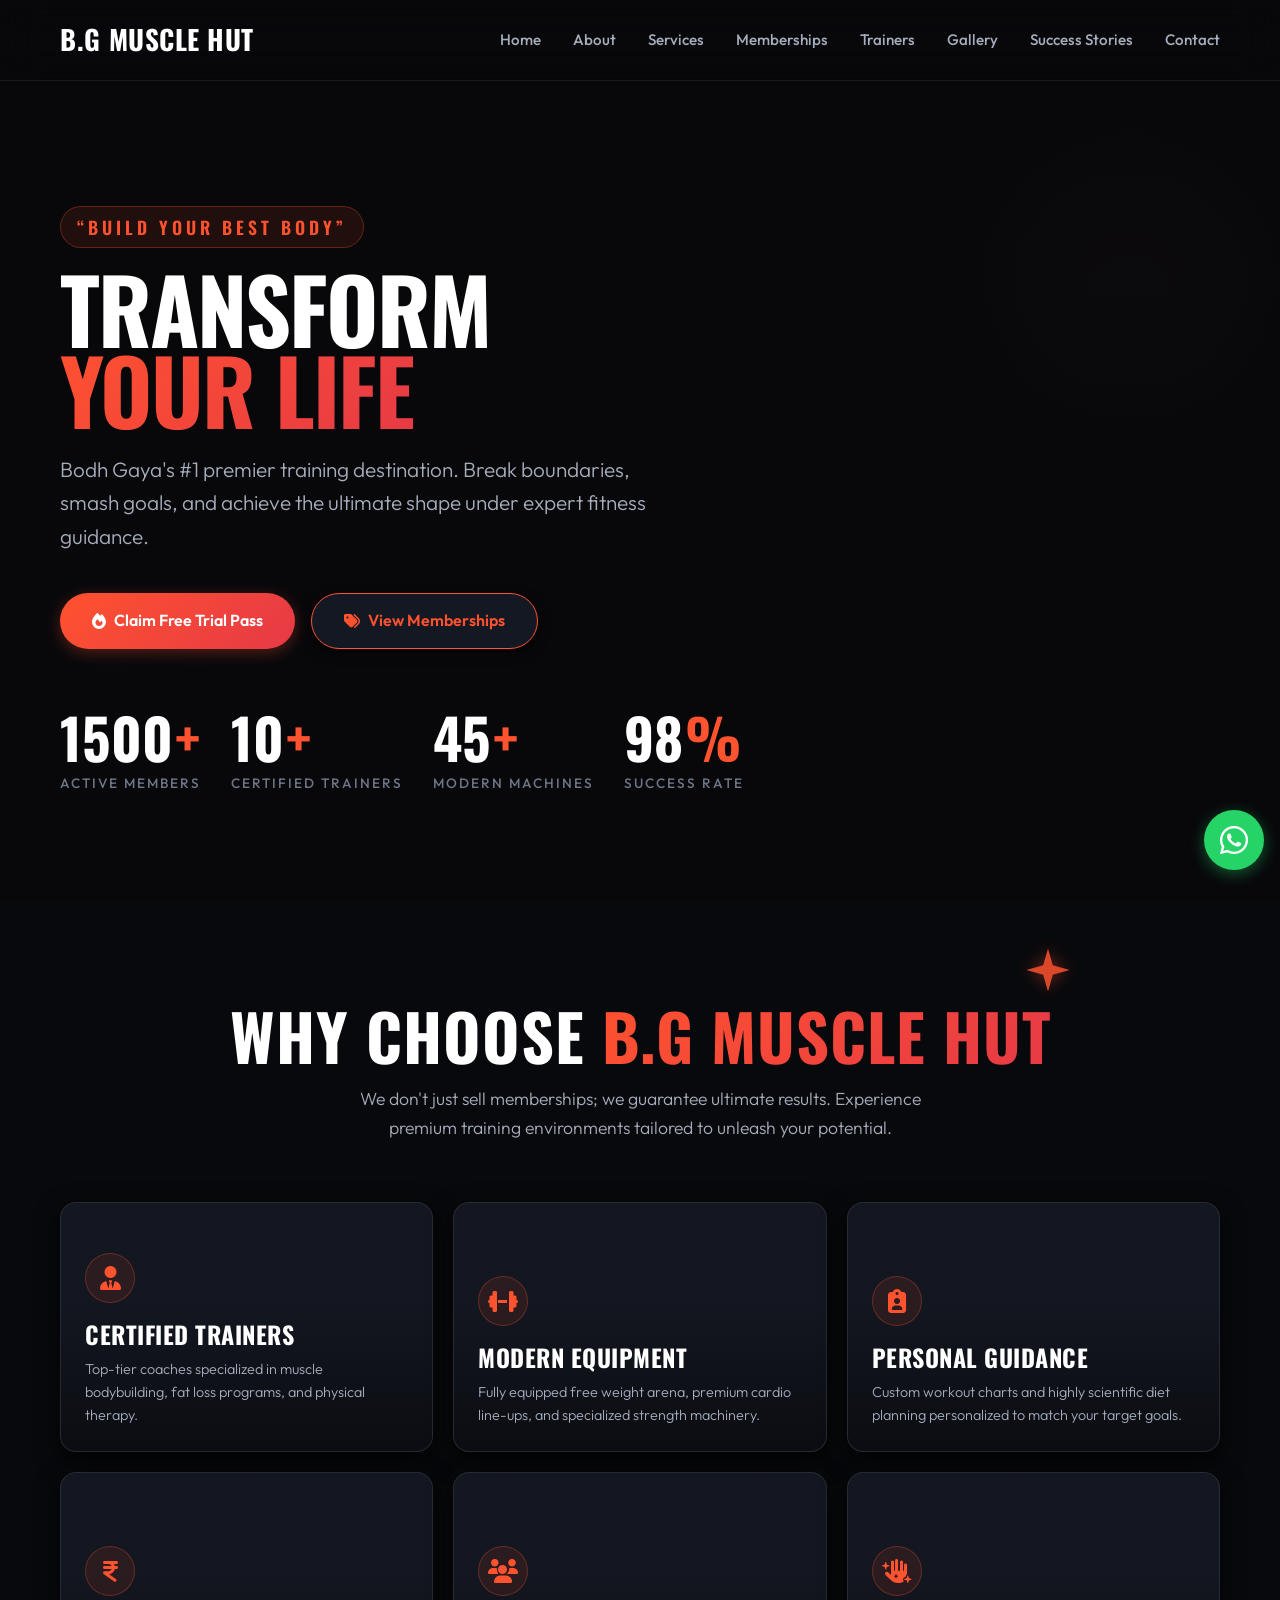
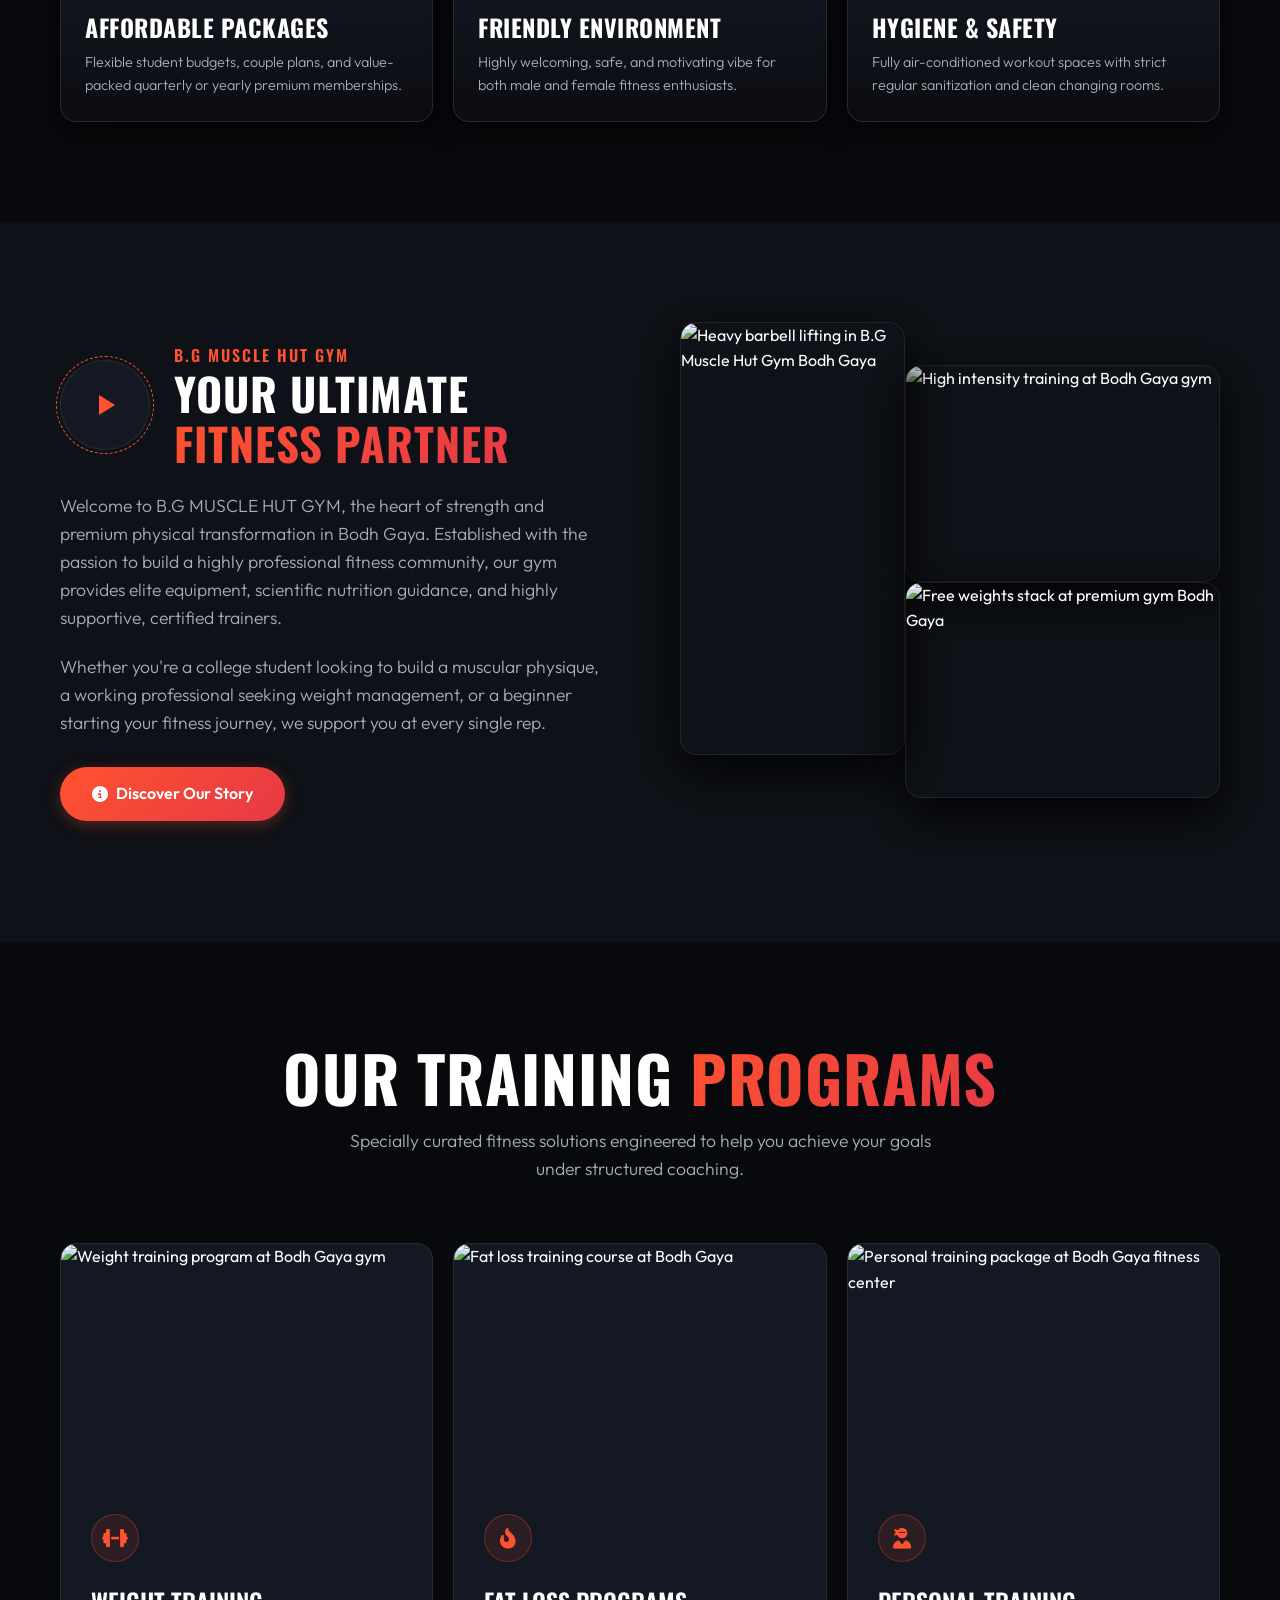
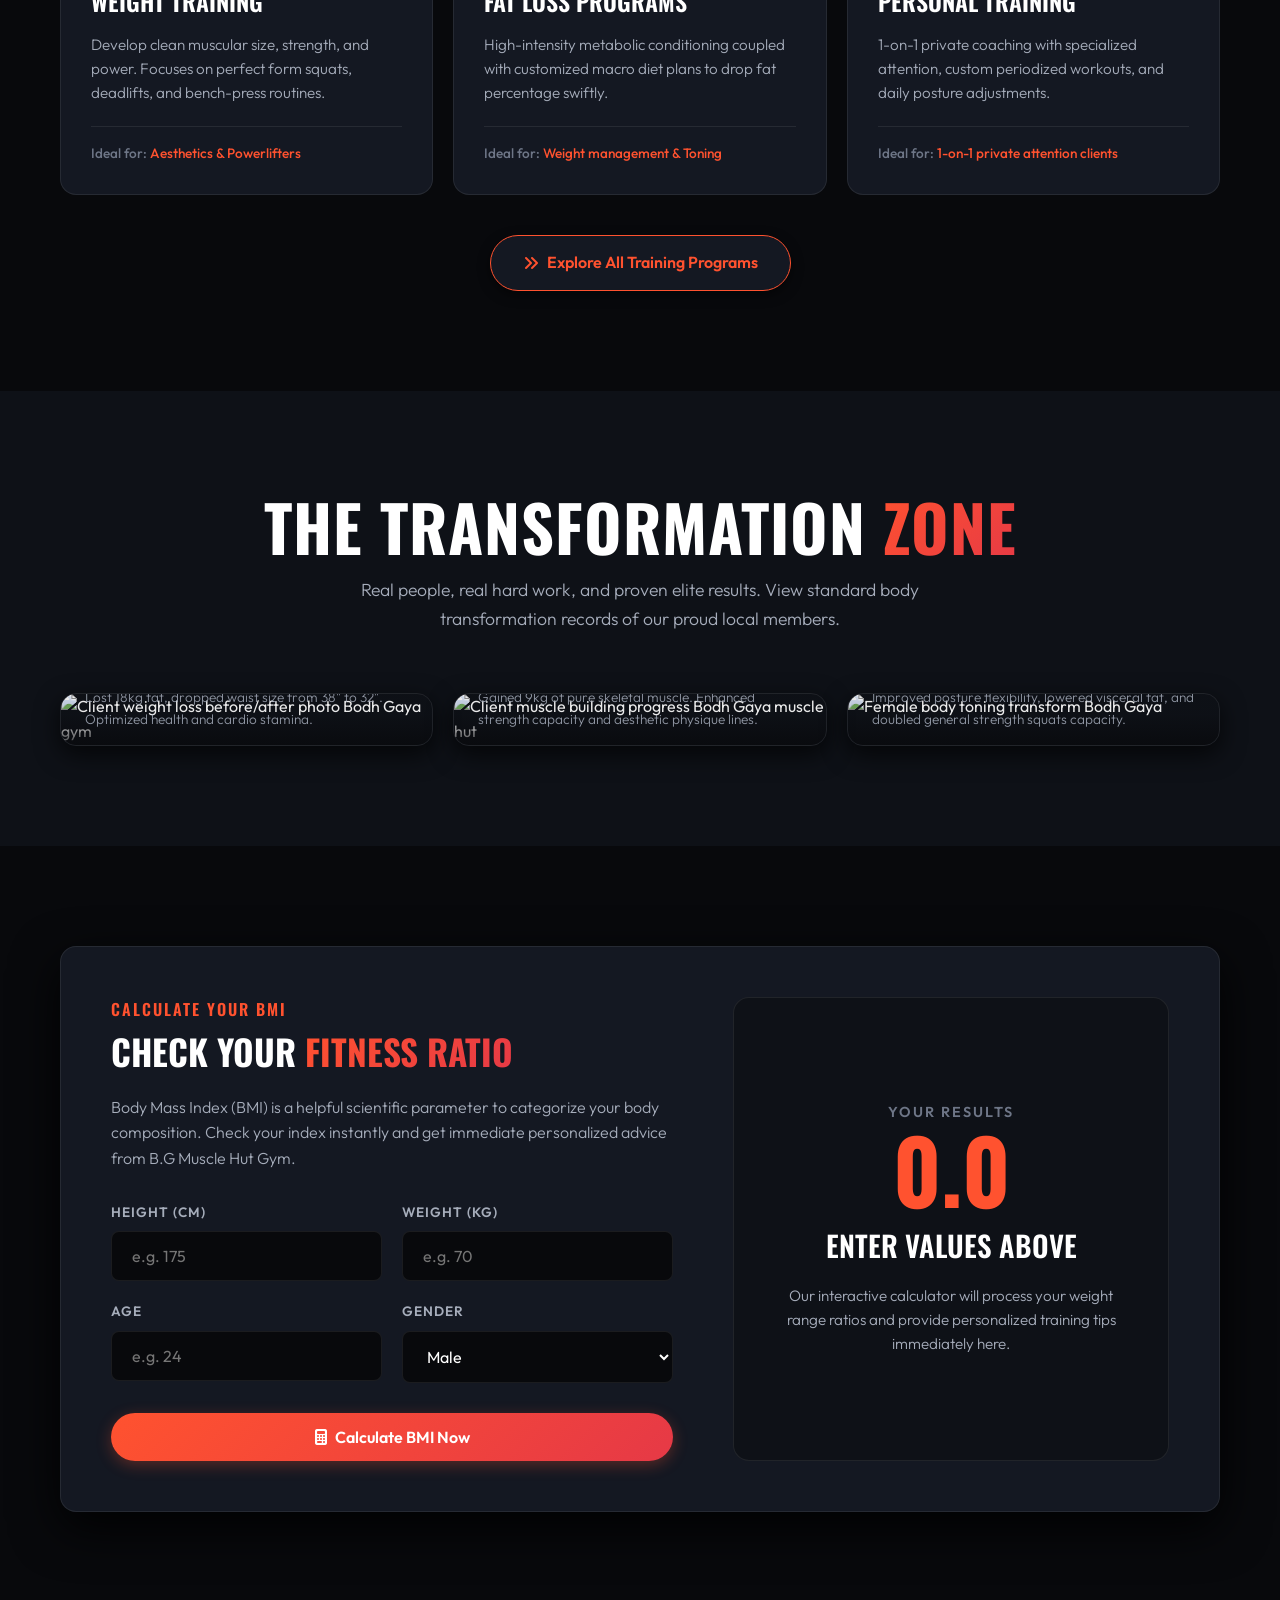
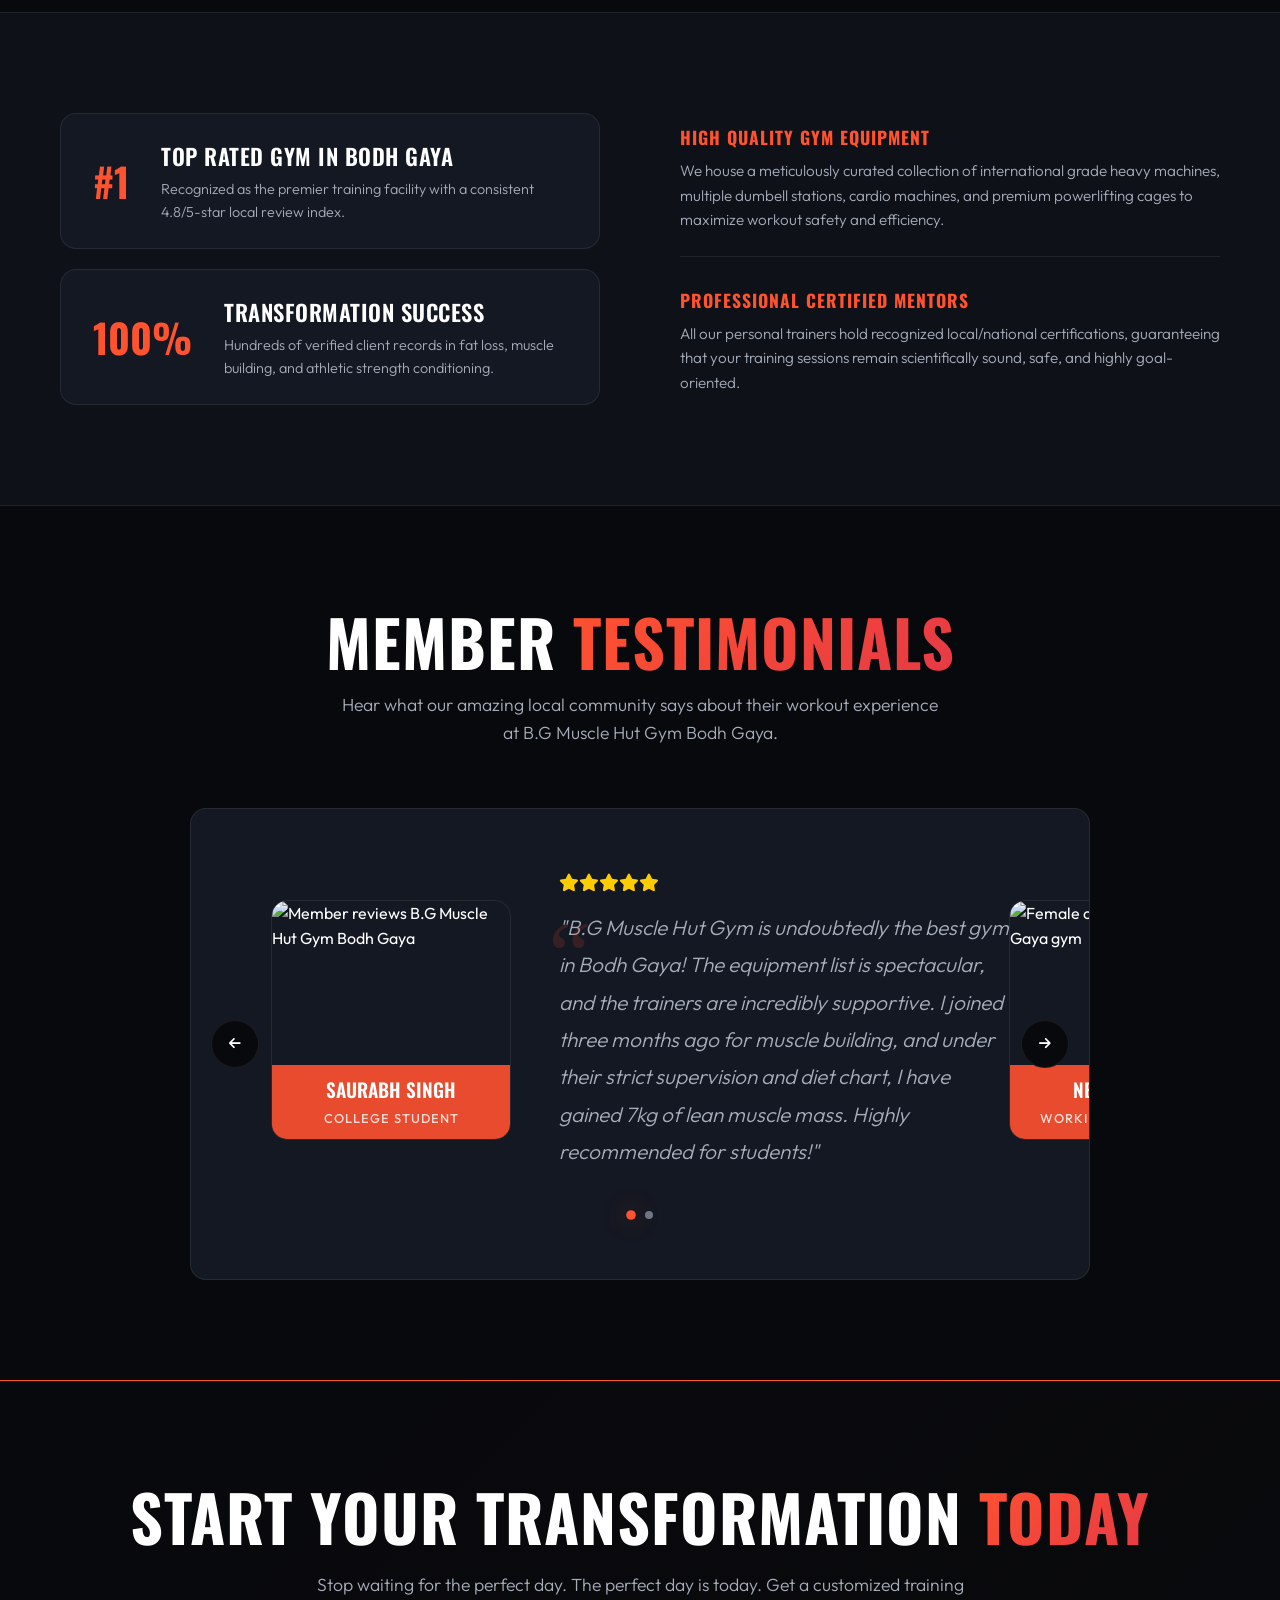
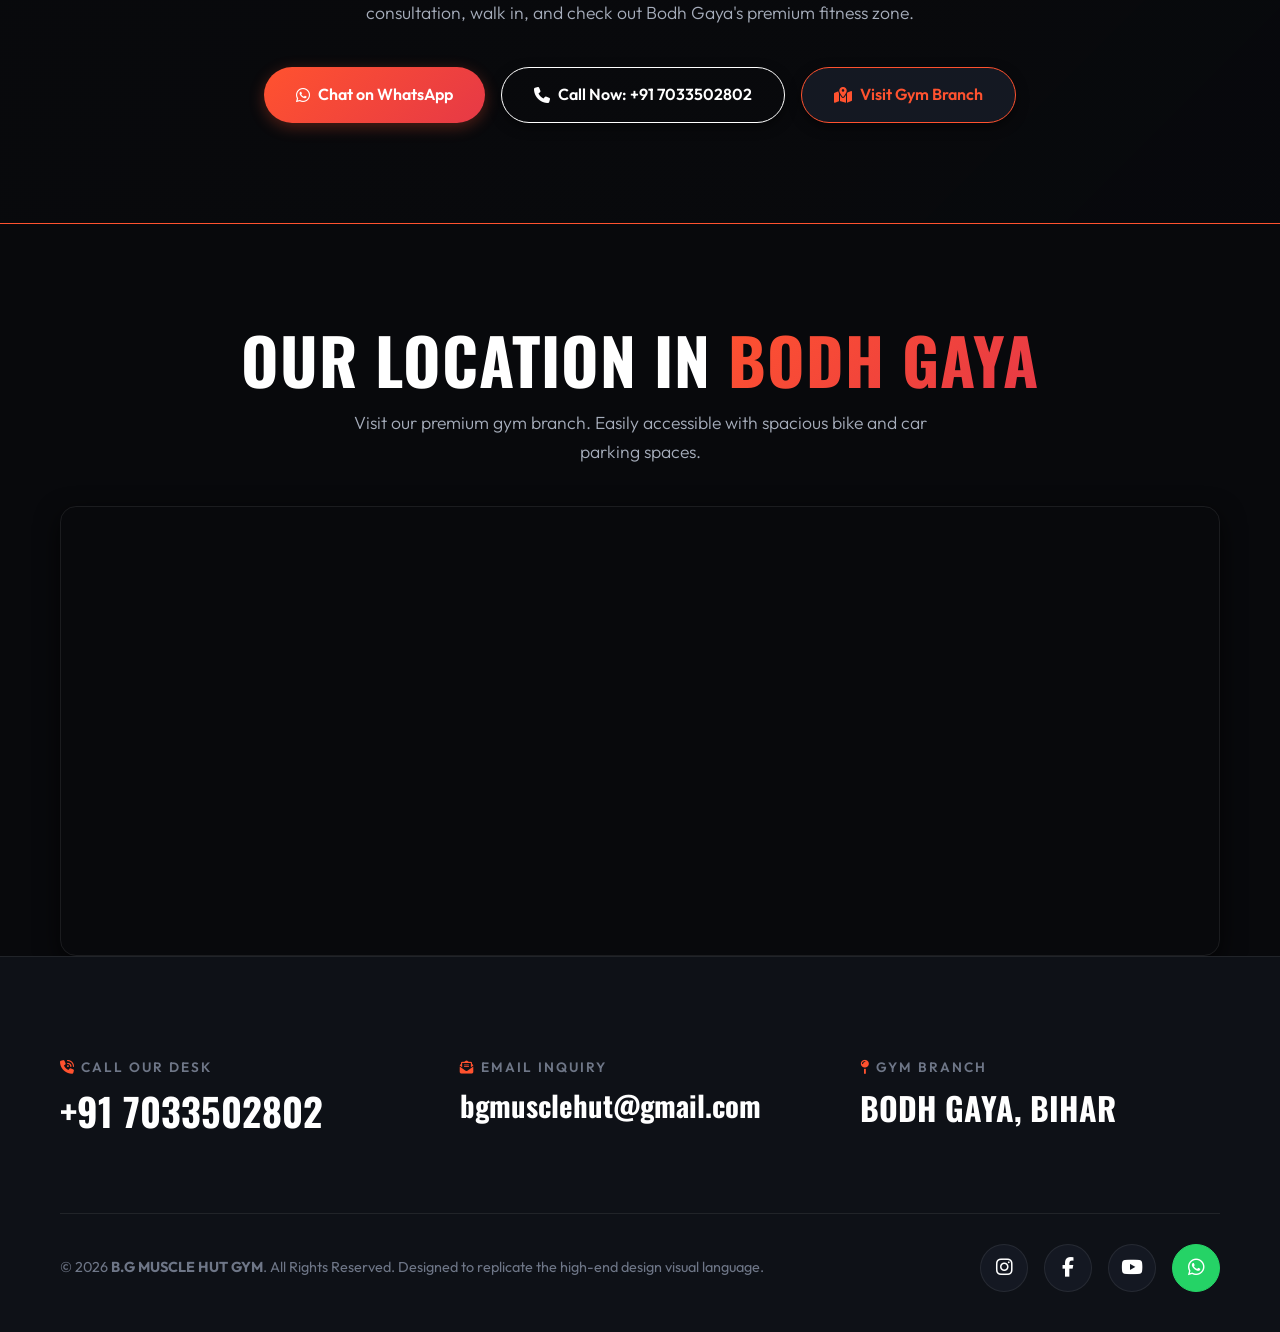
==== commit a648e592: "updated website" ====
--- a/index.html
+++ b/index.html
@@ -7,6 +7,7 @@
   <meta name="description" content="Discover B.G MUSCLE HUT GYM in Bodh Gaya - the #1 premium fitness center with certified trainers, high-end equipment, personal training, and proven weight loss/muscle gain results. Start your 1-day free trial today!">
   <meta name="keywords" content="gym in bodh gaya, best gym in bodh gaya, fitness center in bodh gaya, personal trainer bodh gaya, muscle hut bodh gaya, body building bodh gaya, workout center bihar">
   <link rel="stylesheet" href="style.css">
+  <link rel="stylesheet" href="responsive.css">
   <!-- Font Awesome Icons -->
   <link rel="stylesheet" href="https://cdnjs.cloudflare.com/ajax/libs/font-awesome/6.4.0/css/all.min.css">
 </head>
@@ -564,6 +565,15 @@
     <i class="fab fa-whatsapp"></i>
   </a>
 
+  <!-- Mobile Sticky Bottom CTA -->
+  <div class="mobile-sticky-cta">
+    <div class="sticky-cta-text">
+      <strong>B.G MUSCLE HUT GYM</strong>
+      Start your fitness journey today!
+    </div>
+    <a href="#" class="btn btn-primary open-inquiry"><i class="fas fa-fire"></i> Free Trial</a>
+  </div>
+
   <!-- Global JS -->
   <script src="script.js"></script>
 </body>
--- a/style.css
+++ b/style.css
@@ -106,7 +106,7 @@
 
 .section-title {
   font-family: var(--font-heading);
-  font-size: clamp(2.5rem, 5vw, 4rem);
+  font-size: clamp(2rem, 5vw, 4rem);
   text-transform: uppercase;
   font-weight: 700;
   line-height: 1.1;
@@ -371,7 +371,7 @@
 
 .hero-title {
   font-family: var(--font-heading);
-  font-size: clamp(3.5rem, 8vw, 7.5rem);
+  font-size: clamp(2.5rem, 8vw, 7.5rem);
   text-transform: uppercase;
   font-weight: 700;
   line-height: 0.9;
@@ -925,7 +925,7 @@
 
 .award-year {
   font-family: var(--font-heading);
-  font-size: 2.5rem;
+  font-size: clamp(2rem, 4vw, 2.5rem);
   font-weight: 700;
   color: var(--accent);
   line-height: 1;
@@ -1196,7 +1196,7 @@
 
 .price-amount {
   font-family: var(--font-heading);
-  font-size: 4.5rem;
+  font-size: clamp(3.5rem, 6vw, 4.5rem);
   font-weight: 700;
   line-height: 1;
 }
@@ -1340,7 +1340,7 @@
 
 .bmi-value {
   font-family: var(--font-heading);
-  font-size: 5.5rem;
+  font-size: clamp(3.5rem, 8vw, 5.5rem);
   font-weight: 700;
   color: var(--accent);
   line-height: 1;
@@ -2016,73 +2016,125 @@
   filter: grayscale(1) invert(0.9) contrast(1.2);
 }
 
-/* Mobile Responsiveness */
+/* ========================================================================= */
+/* EXTENDED RESPONSIVE BREAKPOINTS (320px to 1440px) */
+/* ========================================================================= */
+
+@media (max-width: 1440px) {
+  .hero-title {
+    font-size: clamp(3rem, 7vw, 6.5rem);
+  }
+}
+
+@media (max-width: 1280px) {
+  .membership-grid, .services-grid-page, .trainers-grid, .gallery-grid-page {
+    gap: 20px;
+  }
+  .hero-stats {
+    gap: 30px;
+  }
+}
+
 @media (max-width: 1024px) {
-  .hero-stats {
-    gap: 40px;
+  .section-padding {
+    padding: 80px 0;
   }
   .about-grid, .features-grid, .awards-grid, .bmi-calculator, .contact-layout {
     grid-template-columns: 1fr;
     gap: 50px;
   }
   .about-right {
-    height: 400px;
+    height: 450px;
+    margin-top: 30px;
   }
   .features-img-wrapper img {
-    height: 450px;
-  }
-  .membership-grid {
-    grid-template-columns: 1fr 1fr;
-  }
-  .services-grid-page {
-    grid-template-columns: 1fr 1fr;
+    height: 500px;
+  }
+  /* Convert 4-col or 3-col to 2-col on Tablet */
+  .membership-grid, .services-grid-page, .gallery-grid-page {
+    grid-template-columns: repeat(2, 1fr);
   }
   .trainers-grid {
-    grid-template-columns: 1fr 1fr;
-  }
-  .gallery-grid-page {
-    grid-template-columns: 1fr 1fr;
+    grid-template-columns: repeat(2, 1fr);
   }
   .founder-section {
     grid-template-columns: 1fr;
     text-align: center;
+    padding: 40px;
   }
   .founder-img img {
-    height: 300px;
+    height: 350px;
+  }
+  .contact-info-grid {
+    grid-template-columns: repeat(2, 1fr);
+  }
+}
+
+@media (max-width: 820px) {
+  .hero {
+    min-height: 85vh;
+  }
+  .gallery-grid {
+    grid-template-columns: repeat(2, 1fr);
   }
 }
 
 @media (max-width: 768px) {
+  .navbar .container {
+    padding: 0 20px;
+  }
   .nav-menu {
     position: fixed;
-    top: 80px;
+    top: 64px;
     left: -100%;
     width: 100%;
-    height: calc(100vh - 80px);
-    background: var(--bg-primary);
+    height: calc(100vh - 64px);
+    background: rgba(8, 9, 12, 0.98);
+    backdrop-filter: blur(25px);
+    -webkit-backdrop-filter: blur(25px);
     flex-direction: column;
     align-items: center;
-    padding-top: 50px;
-    gap: 40px;
-    transition: var(--transition-normal);
+    justify-content: flex-start;
+    padding-top: 60px;
+    gap: 30px;
+    transition: left 0.4s cubic-bezier(0.25, 1, 0.5, 1);
     z-index: 999;
     border-top: 1px solid var(--border-color);
   }
   .nav-menu.active {
     left: 0;
   }
+  .nav-link {
+    font-size: 1.3rem;
+  }
   .nav-burger {
     display: block;
   }
+  
   .hero {
     text-align: center;
+    padding-top: 120px;
+  }
+  .hero-content {
+    margin: 0 auto;
+    display: flex;
+    flex-direction: column;
+    align-items: center;
   }
   .hero-ctas {
     justify-content: center;
   }
   .hero-stats {
+    display: flex;
     justify-content: center;
-  }
+    flex-wrap: wrap;
+    gap: 30px;
+    width: 100%;
+  }
+  .stat-item {
+    min-width: 120px;
+  }
+
   .testimonial-slide {
     grid-template-columns: 1fr;
     text-align: center;
@@ -2092,11 +2144,18 @@
     margin: 0 auto;
   }
   .testimonial-carousel {
-    padding: 40px 30px;
-  }
-  .membership-grid, .services-grid-page, .trainers-grid, .gallery-grid-page {
+    padding: 30px 15px;
+  }
+  .testimonial-quote::before {
+    left: 50%;
+    transform: translateX(-50%);
+  }
+
+  /* Single column for mobile */
+  .membership-grid, .services-grid-page, .trainers-grid, .gallery-grid-page, .gallery-grid {
     grid-template-columns: 1fr;
   }
+  
   .pricing-card.featured {
     transform: none;
   }
@@ -2107,8 +2166,115 @@
     grid-template-columns: 1fr;
     gap: 30px;
   }
-  .form-group-row {
+  .form-group-row, .bmi-input-group {
     grid-template-columns: 1fr;
+  }
+  .contact-detail-card {
+    flex-direction: column;
+    align-items: center;
+    text-align: center;
+  }
+  .bottom-bar {
+    flex-direction: column;
+    gap: 20px;
+    text-align: center;
+  }
+  
+  /* Fix sticky CTA / Float button collision on mobile */
+  .whatsapp-float {
+    bottom: 20px;
+    right: 20px;
+    width: 50px;
+    height: 50px;
+    font-size: 1.5rem;
+  }
+}
+
+@media (max-width: 480px) {
+  .section-padding {
+    padding: 50px 0;
+  }
+  .btn {
+    width: 100%;
+    justify-content: center;
+  }
+  .hero-ctas {
+    width: 100%;
+    flex-direction: column;
+    gap: 15px;
+  }
+  .hero-stats {
+    display: grid;
+    grid-template-columns: 1fr;
+    gap: 20px;
+    width: 100%;
+  }
+  .stat-item {
+    text-align: center;
+  }
+  .stat-num {
+    justify-content: center;
+  }
+  .about-right {
+    height: 350px;
+  }
+  .features-img-wrapper img {
+    height: 400px;
+  }
+  .founder-img img {
+    height: 300px;
+  }
+  .modal-content {
+    padding: 30px 20px;
+  }
+  .awards-grid {
+    gap: 40px;
+  }
+  .award-card {
+    flex-direction: column;
+    text-align: center;
+    padding: 20px;
+    gap: 15px;
+  }
+}
+
+@media (max-width: 414px) {
+  .pricing-card {
+    padding: 30px 20px;
+  }
+  .vision-card {
+    padding: 30px 20px;
+  }
+  .service-content {
+    padding: 20px;
+  }
+}
+
+@media (max-width: 375px) {
+  .hero-title {
+    font-size: 2.5rem;
+  }
+  .section-title {
+    font-size: 2rem;
+  }
+  .nav-brand {
+    font-size: 1.4rem;
+  }
+  .about-right {
+    height: 300px;
+  }
+}
+
+@media (max-width: 320px) {
+  .hero-stats {
+    grid-template-columns: 1fr;
+  }
+  .pricing-card {
+    padding: 20px 15px;
+  }
+  .btn {
+    padding: 12px 20px;
+    font-size: 0.9rem;
   }
 }
 
--- a/responsive.css
+++ b/responsive.css
@@ -0,0 +1,707 @@
+/* ==========================================================================
+   B.G MUSCLE HUT GYM — RESPONSIVE.CSS
+   Professional Mobile & Tablet Optimization
+   Breakpoints: 1024px | 820px | 768px | 480px | 414px | 375px | 360px | 320px
+   ========================================================================== */
+
+/* --------------------------------------------------------------------------
+   BASE GLOBAL FIXES — applied universally
+   -------------------------------------------------------------------------- */
+*,
+*::before,
+*::after {
+  box-sizing: border-box;
+}
+
+html,
+body {
+  overflow-x: hidden;
+  width: 100%;
+}
+
+img,
+video,
+iframe {
+  max-width: 100%;
+  height: auto;
+}
+
+.container {
+  width: 100%;
+  padding: 0 20px;
+}
+
+/* ==========================================================================
+   TABLET — 1024px
+   ========================================================================== */
+@media (max-width: 1024px) {
+
+  /* --- Container --- */
+  .container { padding: 0 28px; }
+
+  /* --- Section Padding --- */
+  .section-padding { padding: 80px 0; }
+  .section-header { margin-bottom: 50px; }
+
+  /* --- Typography --- */
+  .section-title  { font-size: clamp(1.9rem, 4.5vw, 3rem); }
+  .section-subtitle { font-size: 1rem; }
+
+  /* --- Navbar stays desktop on 1024 --- */
+  .navbar .container { height: 72px; }
+
+  /* --- Hero --- */
+  .hero { min-height: 90vh; }
+  .hero-title { font-size: clamp(3rem, 7vw, 6rem); letter-spacing: -1px; }
+  .hero-tagline { font-size: 0.95rem; letter-spacing: 3px; }
+  .hero-desc { font-size: 1.05rem; max-width: 540px; }
+  .hero-stats { gap: 40px; flex-wrap: wrap; }
+  .stat-num { font-size: 3rem; }
+
+  /* --- About Collage --- */
+  .about-grid { grid-template-columns: 1fr 1fr; gap: 50px; }
+  .about-right { height: 460px; }
+
+  /* --- Features --- */
+  .features-grid { grid-template-columns: 1fr 1fr; gap: 50px; }
+  .features-img-wrapper img { height: 500px; }
+  /* Hide overflow badges that break layout */
+  .badge-text-left { left: 0; width: 200px; }
+  .badge-profile { right: 0; width: 190px; }
+
+  /* --- Awards --- */
+  .awards-grid { grid-template-columns: 1fr 1fr; gap: 50px; }
+
+  /* --- Memberships --- */
+  .membership-grid { 
+    display: flex; 
+    flex-wrap: wrap; 
+    justify-content: center; 
+    gap: 24px; 
+  }
+  .membership-grid > * { width: calc(50% - 12px); max-width: 500px; }
+  .pricing-card.featured { transform: none; }
+
+  /* --- BMI Calculator --- */
+  .bmi-calculator { grid-template-columns: 1fr 1fr; gap: 40px; padding: 40px; }
+
+  /* --- Services (Allows odd items to center on bottom row) --- */
+  .services-grid, .services-grid-page { 
+    display: flex; 
+    flex-wrap: wrap; 
+    justify-content: center; 
+    gap: 24px; 
+  }
+  .services-grid > *, .services-grid-page > * {
+    width: calc(50% - 12px);
+    max-width: 500px;
+  }
+  .service-card { padding: 32px 28px; }
+
+  /* --- Trainers (4-col → 2-col) --- */
+  .trainers-grid { grid-template-columns: repeat(2, 1fr); gap: 24px; }
+  .trainer-img-wrapper { height: 280px; }
+
+  /* --- Gallery (Allows odd items to center on bottom row) --- */
+  .gallery-grid, .gallery-grid-page { 
+    display: flex; 
+    flex-wrap: wrap; 
+    justify-content: center; 
+    gap: 24px; 
+  }
+  .gallery-grid > *, .gallery-grid-page > * { 
+    width: calc(50% - 12px); 
+    max-width: 500px;
+  }
+
+  /* --- Testimonials --- */
+  .testimonial-carousel { padding: 50px 50px; }
+  .testimonial-slide { grid-template-columns: 180px 1fr; gap: 36px; }
+
+  /* --- About page --- */
+  .about-story-section { grid-template-columns: 1fr 1fr; gap: 50px; }
+  .vision-grid { grid-template-columns: repeat(2, 1fr); gap: 24px; }
+  .founder-section { grid-template-columns: 280px 1fr; gap: 40px; padding: 40px; }
+  .founder-img img { height: 340px; }
+
+  /* --- Contact page --- */
+  .contact-layout { grid-template-columns: 1fr 1fr; gap: 50px; }
+  .contact-info-grid { grid-template-columns: repeat(2, 1fr); gap: 30px; }
+
+  /* --- Footer --- */
+  .contact-footer { padding-top: 80px; }
+}
+
+/* ==========================================================================
+   TABLET/iPad — 820px
+   ========================================================================== */
+@media (max-width: 820px) {
+
+  .container { padding: 0 24px; }
+  .section-padding { padding: 70px 0; }
+
+  /* --- Hero --- */
+  .hero { min-height: 85vh; padding-top: 100px; }
+  .hero-title { font-size: clamp(2.8rem, 8vw, 5rem); letter-spacing: -1px; }
+
+  /* --- Memberships: keep centered flex on 820 --- */
+  .membership-grid > * { width: calc(50% - 12px); max-width: 500px; }
+
+  /* --- Testimonials --- */
+  .testimonial-carousel { padding: 40px 36px; }
+  .testimonial-slide { gap: 28px; }
+  .testimonial-img-wrapper { max-width: 160px; }
+
+  /* --- Vision grid 1-col --- */
+  .vision-grid { grid-template-columns: repeat(2, 1fr); }
+
+  /* Founder stacked */
+  .founder-section { grid-template-columns: 1fr; text-align: center; }
+  .founder-img img { height: 320px; }
+}
+
+/* ==========================================================================
+   MOBILE — 768px (Hamburger Menu Activates)
+   ========================================================================== */
+@media (max-width: 768px) {
+
+  /* ---- NAVBAR ---- */
+  .navbar .container {
+    height: 64px;
+    padding: 0 20px;
+  }
+  .nav-brand { font-size: 1.4rem; }
+  .nav-burger {
+    display: flex;
+    align-items: center;
+    justify-content: center;
+    width: 44px;
+    height: 44px;
+    background: rgba(255,82,47,0.08);
+    border: 1px solid rgba(255,82,47,0.25);
+    border-radius: 8px;
+    color: var(--text-primary);
+    font-size: 1.3rem;
+    cursor: pointer;
+    transition: all 0.25s ease;
+    z-index: 1001;
+  }
+  .nav-burger:hover {
+    background: rgba(255,82,47,0.18);
+    border-color: var(--accent);
+  }
+
+  /* Premium fullscreen mobile overlay menu */
+  .nav-menu {
+    position: fixed;
+    top: 0;
+    left: 0;
+    width: 100%;
+    height: 100vh;
+    background: rgba(8,9,12,0.97);
+    backdrop-filter: blur(28px);
+    -webkit-backdrop-filter: blur(28px);
+    flex-direction: column;
+    align-items: center;
+    justify-content: center;
+    gap: 10px;
+    padding: 90px 30px 40px;
+    transform: translateX(100%);
+    transition: transform 0.4s cubic-bezier(0.25, 1, 0.5, 1);
+    z-index: 1000;
+    border-left: none;
+    list-style: none;
+  }
+  .nav-menu.active {
+    transform: translateX(0);
+  }
+  .nav-menu li { width: 100%; text-align: center; }
+  .nav-link {
+    display: block;
+    font-size: 1.6rem;
+    font-family: var(--font-heading);
+    font-weight: 600;
+    text-transform: uppercase;
+    letter-spacing: 2px;
+    padding: 16px 20px;
+    color: var(--text-secondary);
+    border-bottom: 1px solid rgba(255,255,255,0.06);
+    width: 100%;
+    transition: color 0.25s ease, background 0.25s ease;
+  }
+  .nav-link:hover,
+  .nav-link.active {
+    color: var(--accent);
+    background: rgba(255,82,47,0.05);
+  }
+  .nav-link::after { display: none; }
+
+  /* ---- HERO ---- */
+  .hero {
+    min-height: 100svh;
+    text-align: center;
+    padding-top: 100px;
+    padding-bottom: 60px;
+  }
+  .hero .container {
+    display: flex;
+    flex-direction: column;
+    align-items: center;
+  }
+  .hero-content {
+    display: flex;
+    flex-direction: column;
+    align-items: center;
+    max-width: 100%;
+  }
+  .hero-tagline { font-size: 0.8rem; letter-spacing: 2px; }
+  .hero-title {
+    font-size: clamp(2.6rem, 9vw, 4.5rem);
+    letter-spacing: -1px;
+    line-height: 1;
+    margin-bottom: 20px;
+  }
+  .hero-desc { font-size: 0.95rem; max-width: 100%; margin-bottom: 32px; }
+  .hero-ctas {
+    width: 100%;
+    flex-direction: column;
+    gap: 14px;
+    margin-bottom: 48px;
+  }
+  .hero-ctas .btn {
+    width: 100%;
+    justify-content: center;
+    padding: 16px 24px;
+    font-size: 1rem;
+  }
+  .hero-stats {
+    display: grid;
+    grid-template-columns: 1fr 1fr;
+    gap: 20px 30px;
+    width: 100%;
+  }
+  .stat-item { text-align: center; }
+  .stat-num { font-size: 2.5rem; justify-content: center; }
+  .stat-label { font-size: 0.75rem; letter-spacing: 1px; }
+
+  /* ---- ABOUT ---- */
+  .about-grid { grid-template-columns: 1fr; gap: 40px; }
+  .about-right { height: 380px; }
+  .about-header-wrapper { flex-wrap: wrap; gap: 16px; }
+
+  /* ---- FEATURES ---- */
+  .features-grid { grid-template-columns: 1fr; gap: 40px; }
+  .features-img-wrapper img { height: 380px; }
+  .floating-badge { display: none; } /* Hide overflow badges on mobile */
+
+  /* ---- AWARDS ---- */
+  .awards-grid { grid-template-columns: 1fr; gap: 40px; }
+  .award-card { padding: 20px 24px; gap: 20px; }
+
+  /* ---- GALLERY ---- */
+  .gallery-grid, .gallery-grid-page { display: grid; grid-template-columns: 1fr; gap: 16px; min-height: auto; }
+  .gallery-grid > *, .gallery-grid-page > * { width: 100% !important; max-width: 100% !important; margin: 0 auto; }
+  .gallery-info { text-align: center !important; display: flex !important; flex-direction: column !important; align-items: center !important; justify-content: flex-end !important; padding: 20px !important; width: 100% !important; }
+  .gallery-item[data-category="features"] .gallery-info { height: 100% !important; justify-content: center !important; }
+  .gallery-item .feature-icon-wrapper { margin: 0 auto 16px auto !important; }
+  .item-tall { grid-row: span 1; }
+  .tabs-container { gap: 8px; }
+  .tab-btn { padding: 10px 18px; font-size: 0.85rem; }
+
+  /* ---- TESTIMONIALS ---- */
+  .testimonial-carousel { padding: 30px 20px; }
+  .testimonial-slide {
+    grid-template-columns: 1fr;
+    text-align: center;
+    gap: 28px;
+  }
+  .testimonial-img-wrapper {
+    max-width: 180px;
+    margin: 0 auto;
+    aspect-ratio: 1;
+  }
+  .testimonial-quote { font-size: 1.05rem; line-height: 1.7; }
+  .testimonial-quote::before {
+    left: 50%;
+    transform: translateX(-50%);
+    top: -35px;
+    font-size: 4.5rem;
+  }
+  .testimonial-controls { padding: 0 8px; }
+  .testimonial-ctrl-btn { width: 40px; height: 40px; font-size: 0.9rem; }
+
+  /* ---- MEMBERSHIP ---- */
+  .membership-grid { display: grid; grid-template-columns: 1fr; gap: 20px; }
+  .membership-grid > * { width: 100%; max-width: 100%; }
+  .pricing-card { padding: 32px 28px; }
+  .pricing-card.featured { transform: none; }
+  .pricing-card.featured:hover { transform: translateY(-5px); }
+  .price-amount { font-size: clamp(3rem, 10vw, 4rem); }
+  .price-footer-note { font-size: 1.4rem; margin-top: 40px; }
+
+  /* ---- BMI CALCULATOR ---- */
+  .bmi-calculator { grid-template-columns: 1fr; gap: 30px; padding: 28px 24px; }
+  .bmi-input-group { grid-template-columns: 1fr; gap: 16px; }
+  .bmi-results { padding: 28px 20px; }
+
+  /* ---- SERVICES ---- */
+  .services-grid, .services-grid-page { display: grid; grid-template-columns: 1fr; gap: 16px; }
+  .services-grid > *, .services-grid-page > * { width: 100%; max-width: 100%; }
+  .service-card { padding: 28px 24px; }
+  .service-content { padding: 24px 20px; }
+
+  /* ---- TRAINERS ---- */
+  .trainers-grid { grid-template-columns: 1fr 1fr; gap: 16px; }
+  .trainer-img-wrapper { height: 220px; }
+  .trainer-info { padding: 16px; }
+  .trainer-name { font-size: 1.1rem; }
+
+  /* ---- ABOUT PAGE ---- */
+  .subpage-hero { height: 40vh; padding-top: 70px; }
+  .about-story-section { grid-template-columns: 1fr; gap: 36px; }
+  .about-story-img img { height: 320px; }
+  .vision-grid { grid-template-columns: 1fr; gap: 16px; }
+  .vision-card { padding: 28px 24px; }
+  .founder-section { grid-template-columns: 1fr; text-align: center; padding: 28px 24px; gap: 28px; }
+  .founder-img img { height: 280px; }
+
+  /* ---- CONTACT PAGE ---- */
+  .contact-layout { grid-template-columns: 1fr; gap: 40px; }
+  .contact-info-grid { grid-template-columns: 1fr; gap: 20px; }
+  .form-group-row { grid-template-columns: 1fr; gap: 0; }
+  .contact-detail-card { flex-direction: column; align-items: center; text-align: center; gap: 14px; }
+
+  /* ---- FOOTER ---- */
+  .contact-footer { padding-top: 60px; padding-bottom: 30px; }
+  .contact-info-item { align-items: center; text-align: center; }
+  .contact-info-value { font-size: clamp(1.4rem, 5vw, 2rem); }
+  .socials-row { justify-content: center; flex-wrap: wrap; }
+  .bottom-bar {
+    flex-direction: column;
+    gap: 16px;
+    text-align: center;
+    padding-top: 24px;
+  }
+
+  /* ---- MODALS ---- */
+  .modal-content { padding: 36px 24px; width: 95%; }
+  .modal-title { font-size: 1.8rem; }
+
+  /* ---- WHATSAPP FLOAT ---- */
+  .whatsapp-float {
+    bottom: 20px;
+    right: 16px;
+    width: 52px;
+    height: 52px;
+    font-size: 1.7rem;
+  }
+
+  /* ---- FORMS ---- */
+  .input-field input,
+  .input-field select,
+  .form-group input,
+  .form-group select,
+  .form-group textarea {
+    padding: 14px 16px;
+    font-size: 1rem;
+    -webkit-appearance: none;
+    appearance: none;
+  }
+  .dream-goal-textarea { min-height: 110px; padding: 14px 16px; }
+
+  /* ---- GENERAL BUTTONS ---- */
+  .btn {
+    padding: 14px 28px;
+    font-size: 0.95rem;
+    min-height: 48px; /* Touch target */
+  }
+
+  /* ---- BLOB decorations — hide on mobile to improve perf ---- */
+  .blob { display: none; }
+  .hand-drawn-icon { display: none; }
+
+  /* ---- Section header ---- */
+  .section-padding { padding: 60px 0; }
+  .section-header { margin-bottom: 40px; }
+  .section-title { font-size: clamp(1.8rem, 6vw, 2.6rem); }
+  .section-subtitle { font-size: 0.95rem; padding: 0 10px; }
+}
+
+/* ==========================================================================
+   MOBILE — 480px
+   ========================================================================== */
+@media (max-width: 480px) {
+
+  .container { padding: 0 16px; }
+  .section-padding { padding: 50px 0; }
+
+  /* Hero */
+  .hero-title { font-size: clamp(2.2rem, 10vw, 3.5rem); }
+  .hero-tagline { font-size: 0.72rem; letter-spacing: 1.5px; padding: 5px 12px; }
+
+  /* Stats 1-col on very small phones */
+  .hero-stats { grid-template-columns: 1fr 1fr; gap: 16px; }
+  .stat-num { font-size: 2.2rem; }
+
+  /* Trainers 1-col */
+  .trainers-grid { grid-template-columns: 1fr; }
+  .trainer-img-wrapper { height: 260px; }
+  .trainer-info { padding: 20px; }
+
+  /* Membership */
+  .pricing-card { padding: 28px 20px; }
+  .price-amount { font-size: clamp(2.8rem, 12vw, 3.5rem); }
+
+  /* Awards — stack icon+text */
+  .award-card {
+    flex-direction: column;
+    text-align: center;
+    gap: 10px;
+    padding: 20px;
+  }
+
+  /* Testimonials */
+  .testimonial-quote { font-size: 0.95rem; }
+  .testimonial-img-wrapper { max-width: 150px; }
+
+  /* Contact */
+  .contact-detail-card { padding: 20px; }
+
+  /* Modal */
+  .modal-content { padding: 28px 18px; }
+
+  /* Footer */
+  .contact-info-value { font-size: 1.4rem; }
+
+  /* Nav font scale */
+  .nav-link { font-size: 1.4rem; padding: 14px 16px; }
+}
+
+/* ==========================================================================
+   MOBILE — 414px
+   ========================================================================== */
+@media (max-width: 414px) {
+
+  .hero-title { font-size: clamp(2rem, 11vw, 3rem); }
+  .hero-desc { font-size: 0.9rem; }
+
+  .pricing-card { padding: 24px 18px; }
+  .vision-card { padding: 24px 18px; }
+
+  .bmi-calculator { padding: 22px 18px; }
+  .bmi-calc-header h3 { font-size: 1.6rem; }
+
+  .service-content { padding: 20px 16px; }
+  .service-title { font-size: 1.25rem; }
+
+  .founder-section { padding: 22px 18px; }
+}
+
+/* ==========================================================================
+   MOBILE — 375px (iPhone SE / standard)
+   ========================================================================== */
+@media (max-width: 375px) {
+
+  .container { padding: 0 14px; }
+
+  .nav-brand { font-size: 1.25rem; }
+
+  .hero-title { font-size: 2.1rem; line-height: 1.0; }
+  .hero-tagline { letter-spacing: 1px; font-size: 0.68rem; }
+
+  .stat-num { font-size: 2rem; }
+
+  .section-title { font-size: 1.7rem; }
+
+  .testimonial-quote { font-size: 0.9rem; }
+
+  .price-amount { font-size: 2.6rem; }
+
+  .about-right { height: 300px; }
+
+  .about-story-img img { height: 270px; }
+}
+
+/* ==========================================================================
+   MOBILE — 360px
+   ========================================================================== */
+@media (max-width: 360px) {
+
+  .hero-title { font-size: 1.9rem; }
+  .hero-ctas .btn { padding: 14px 18px; font-size: 0.88rem; }
+
+  .section-title { font-size: 1.6rem; }
+
+  .pricing-card { padding: 20px 14px; }
+  .price-amount { font-size: 2.4rem; }
+  .price-currency { font-size: 1.5rem; }
+
+  .award-card { padding: 16px; }
+
+  .modal-content { padding: 24px 14px; }
+  .modal-title { font-size: 1.5rem; }
+}
+
+/* ==========================================================================
+   MOBILE — 320px (absolute minimum)
+   ========================================================================== */
+@media (max-width: 320px) {
+
+  .container { padding: 0 12px; }
+
+  .hero-title { font-size: 1.75rem; }
+  .hero-desc { font-size: 0.85rem; }
+  .hero-stats { grid-template-columns: 1fr; gap: 14px; }
+  .stat-num { font-size: 1.8rem; }
+
+  .section-title { font-size: 1.5rem; }
+  .section-subtitle { font-size: 0.85rem; }
+
+  .btn { padding: 12px 16px; font-size: 0.85rem; }
+
+  .pricing-card { padding: 18px 12px; }
+  .price-amount { font-size: 2.2rem; }
+  .price-currency { font-size: 1.3rem; }
+
+  .nav-link { font-size: 1.2rem; padding: 12px 14px; }
+
+  .testimonial-ctrl-btn { width: 36px; height: 36px; }
+  .whatsapp-float { width: 48px; height: 48px; font-size: 1.5rem; }
+}
+
+/* ==========================================================================
+   TOUCH & PERFORMANCE OPTIMIZATIONS
+   ========================================================================== */
+
+/* Smooth scroll behavior */
+@media (prefers-reduced-motion: no-preference) {
+  html { scroll-behavior: smooth; }
+}
+
+/* Reduce heavy animations on mobile for performance */
+@media (max-width: 768px) {
+  * { -webkit-tap-highlight-color: transparent; }
+
+  /* Disable heavy box-shadow animations on mobile */
+  .gallery-item:hover,
+  .service-card:hover,
+  .trainer-card:hover,
+  .pricing-card:hover {
+    transform: none;
+    box-shadow: none;
+  }
+  .pricing-card:hover { border-color: var(--accent); }
+
+  /* Reduce blur intensity for better mobile GPU performance */
+  .navbar {
+    backdrop-filter: blur(12px);
+    -webkit-backdrop-filter: blur(12px);
+  }
+
+  /* Disable floating animation for perf */
+  .hand-drawn-icon { animation: none; }
+
+  /* Larger touch targets for all interactive elements */
+  a, button, [role="button"] { min-height: 44px; min-width: 44px; }
+
+  /* Better form UX on mobile - prevents iOS zoom */
+  input, select, textarea {
+    font-size: 16px !important;
+  }
+}
+
+/* Sticky bottom CTA bar for mobile */
+.mobile-sticky-cta {
+  display: none;
+}
+
+@media (max-width: 768px) {
+  .mobile-sticky-cta {
+    display: flex;
+    position: fixed;
+    bottom: 0;
+    left: 0;
+    right: 0;
+    z-index: 900;
+    background: rgba(8, 9, 12, 0.96);
+    backdrop-filter: blur(20px);
+    -webkit-backdrop-filter: blur(20px);
+    border-top: 1px solid rgba(255, 82, 47, 0.25);
+    padding: 12px 16px;
+    padding-bottom: calc(12px + env(safe-area-inset-bottom));
+    gap: 10px;
+    align-items: center;
+    justify-content: space-between;
+  }
+  .mobile-sticky-cta .sticky-cta-text {
+    font-size: 0.75rem;
+    color: var(--text-muted);
+    line-height: 1.3;
+    flex: 1;
+  }
+  .mobile-sticky-cta .sticky-cta-text strong {
+    color: var(--text-primary);
+    display: block;
+    font-size: 0.85rem;
+  }
+  .mobile-sticky-cta .btn {
+    white-space: nowrap;
+    padding: 12px 20px;
+    font-size: 0.85rem;
+    flex-shrink: 0;
+    min-width: auto;
+    width: auto;
+  }
+  /* Push page content above sticky bar */
+  body { padding-bottom: 76px; }
+
+  /* Move WhatsApp float above sticky bar */
+  .whatsapp-float { bottom: 88px; }
+}
+
+/* ==========================================================================
+   GALLERY IMAGE ASPECT RATIO FIX on mobile
+   ========================================================================== */
+@media (max-width: 768px) {
+  .gallery-item {
+    aspect-ratio: 4 / 3;
+    height: auto;
+  }
+  .gallery-item img {
+    width: 100%;
+    height: 100%;
+    object-fit: cover;
+  }
+}
+
+/* ==========================================================================
+   SUBPAGE HERO MOBILE FIX
+   ========================================================================== */
+@media (max-width: 768px) {
+  .subpage-hero {
+    height: 38vh;
+    min-height: 220px;
+    padding-top: 80px;
+  }
+  .subpage-hero .section-title { font-size: clamp(1.8rem, 7vw, 2.8rem); }
+}
+
+/* ==========================================================================
+   MAP CONTAINER MOBILE FIX
+   ========================================================================== */
+@media (max-width: 768px) {
+  .map-container { height: 240px; }
+}
+
+/* ==========================================================================
+   SAFE AREA INSETS (iOS notch support)
+   ========================================================================== */
+@supports (padding: max(0px)) {
+  .navbar {
+    padding-left: env(safe-area-inset-left);
+    padding-right: env(safe-area-inset-right);
+  }
+  .whatsapp-float {
+    right: max(16px, env(safe-area-inset-right));
+  }
+}
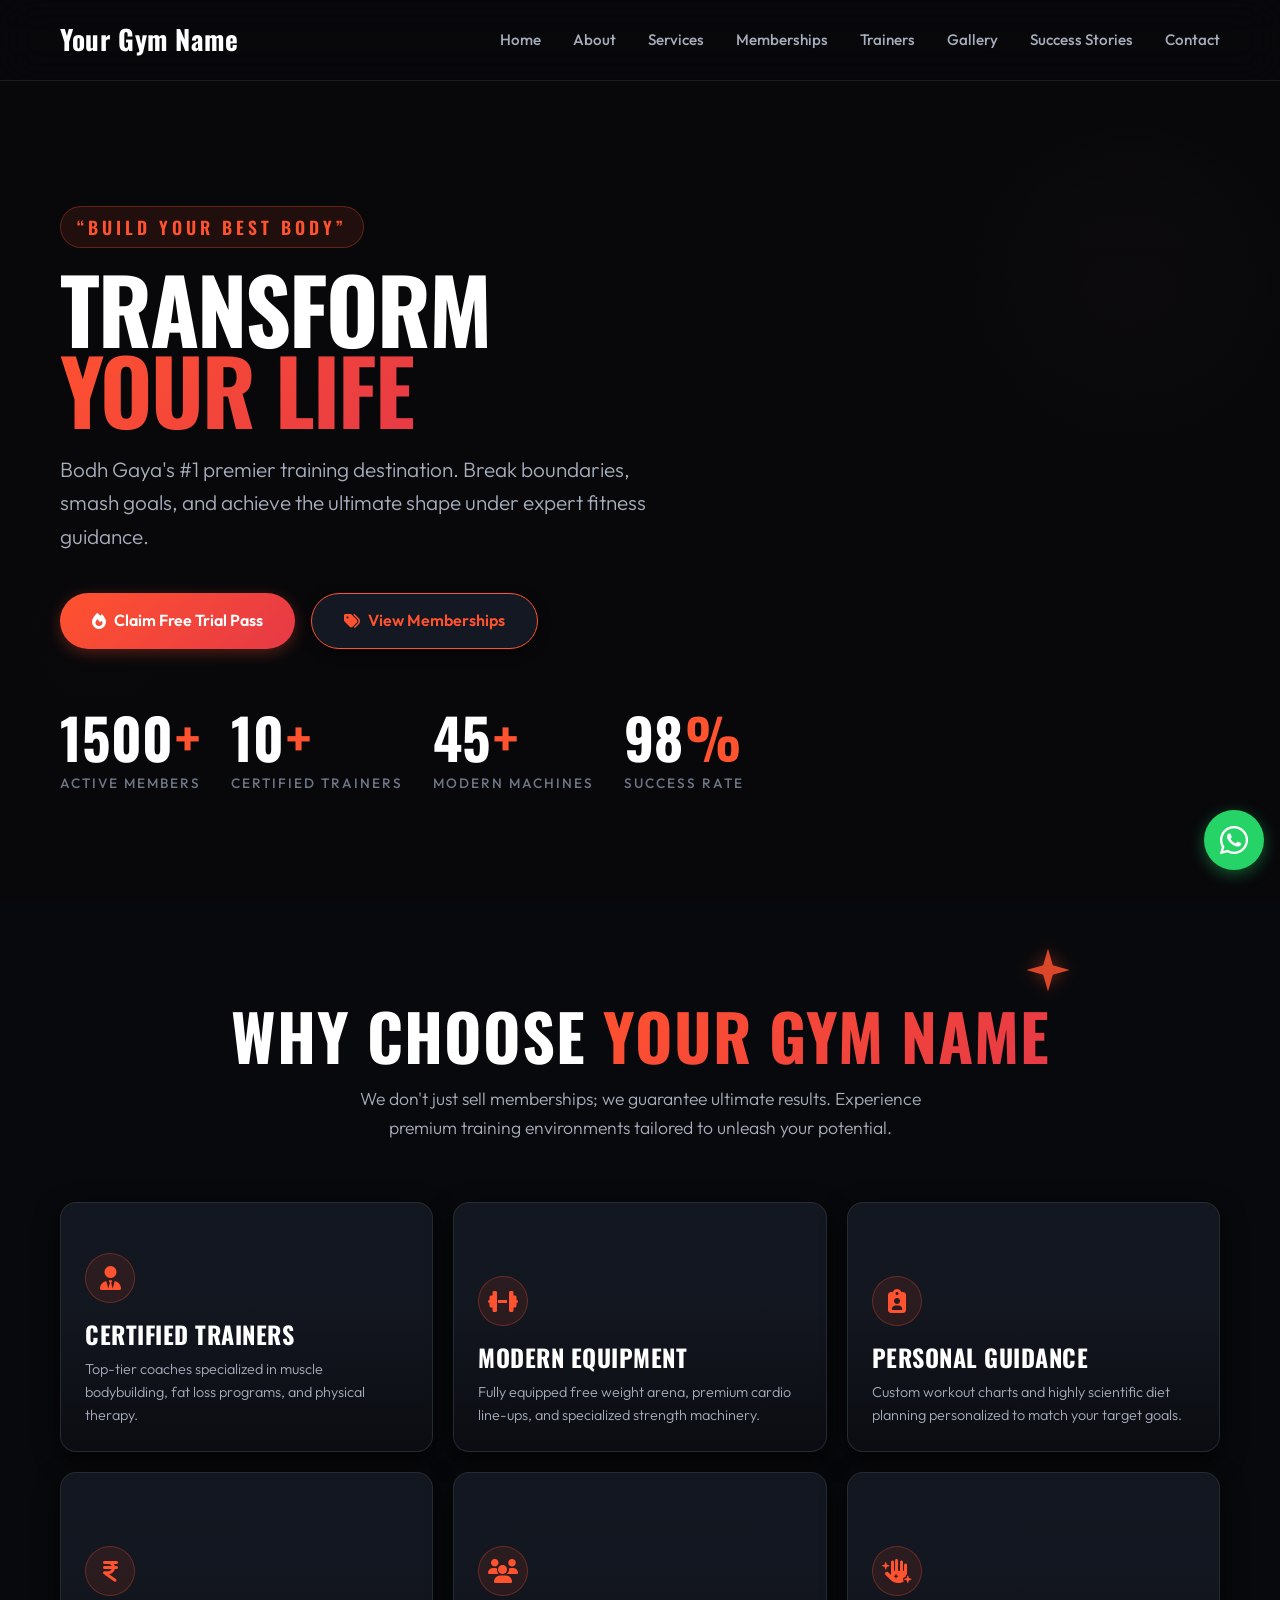
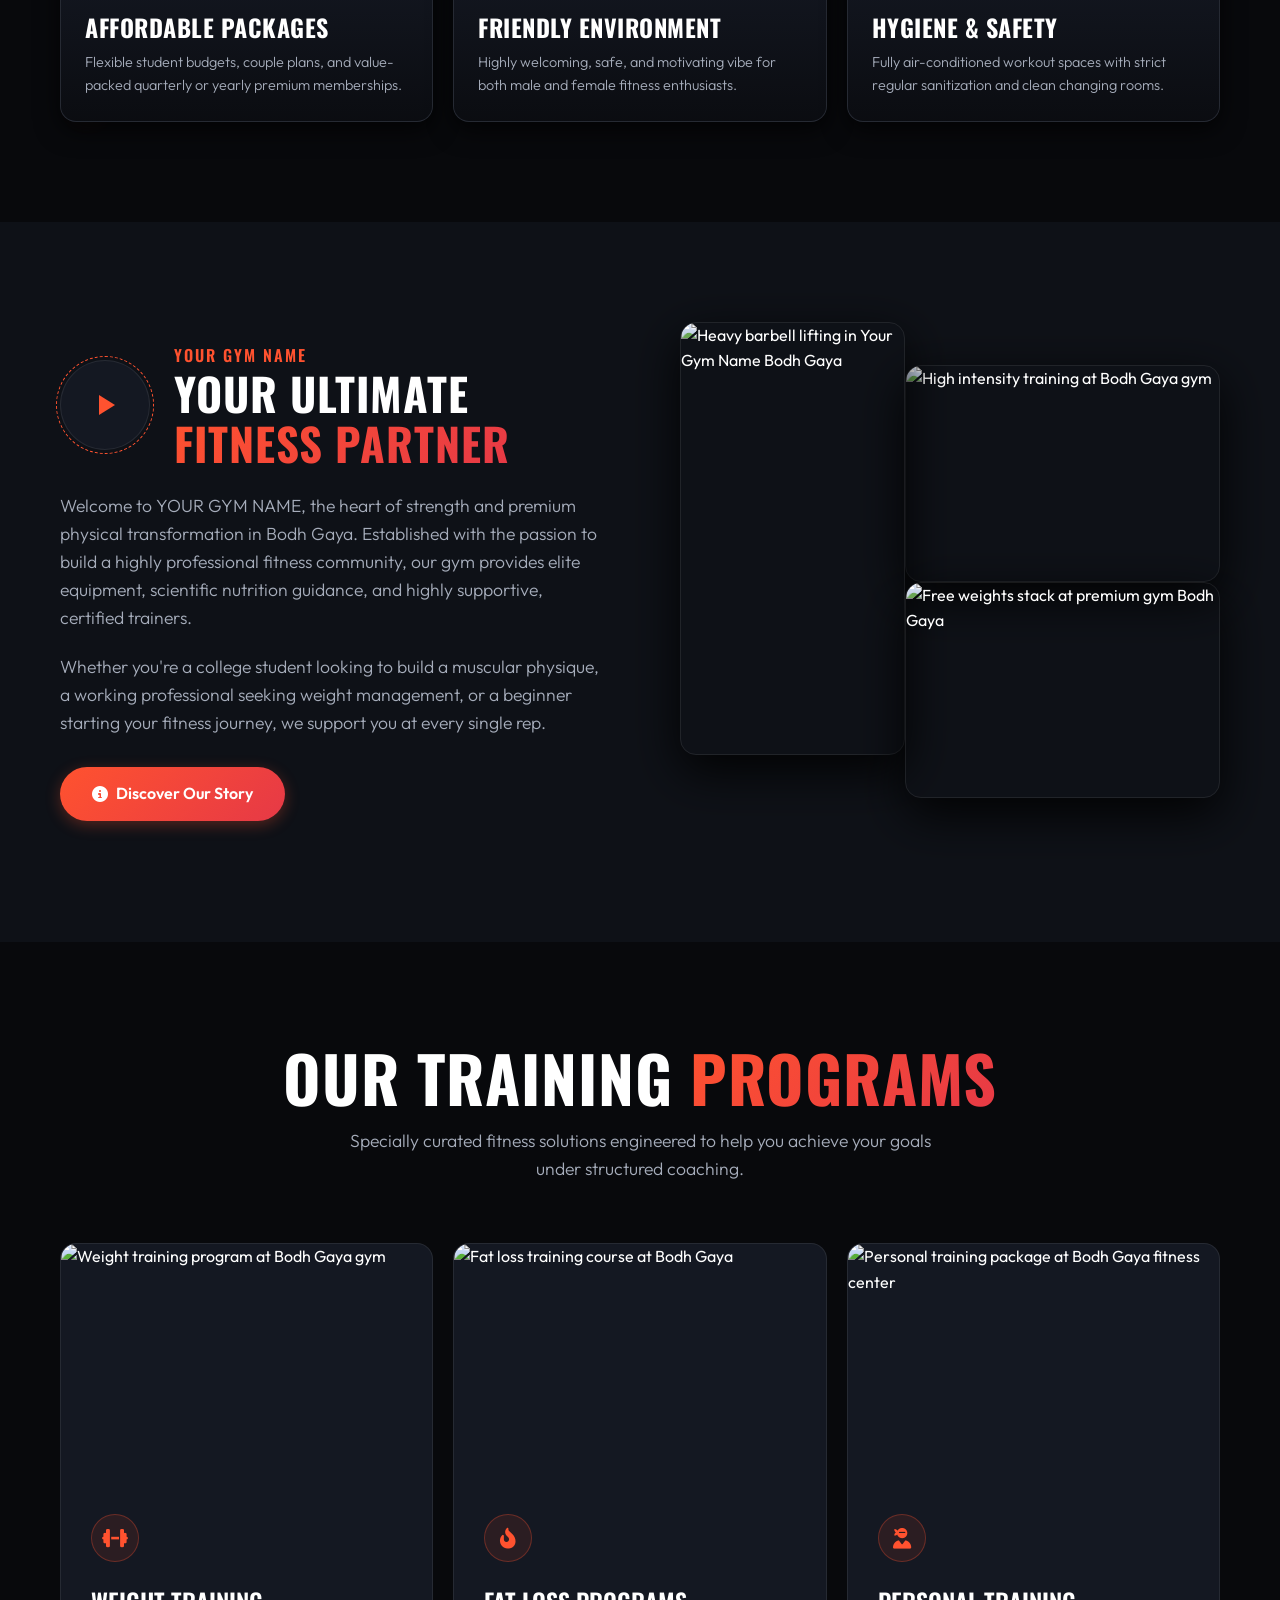
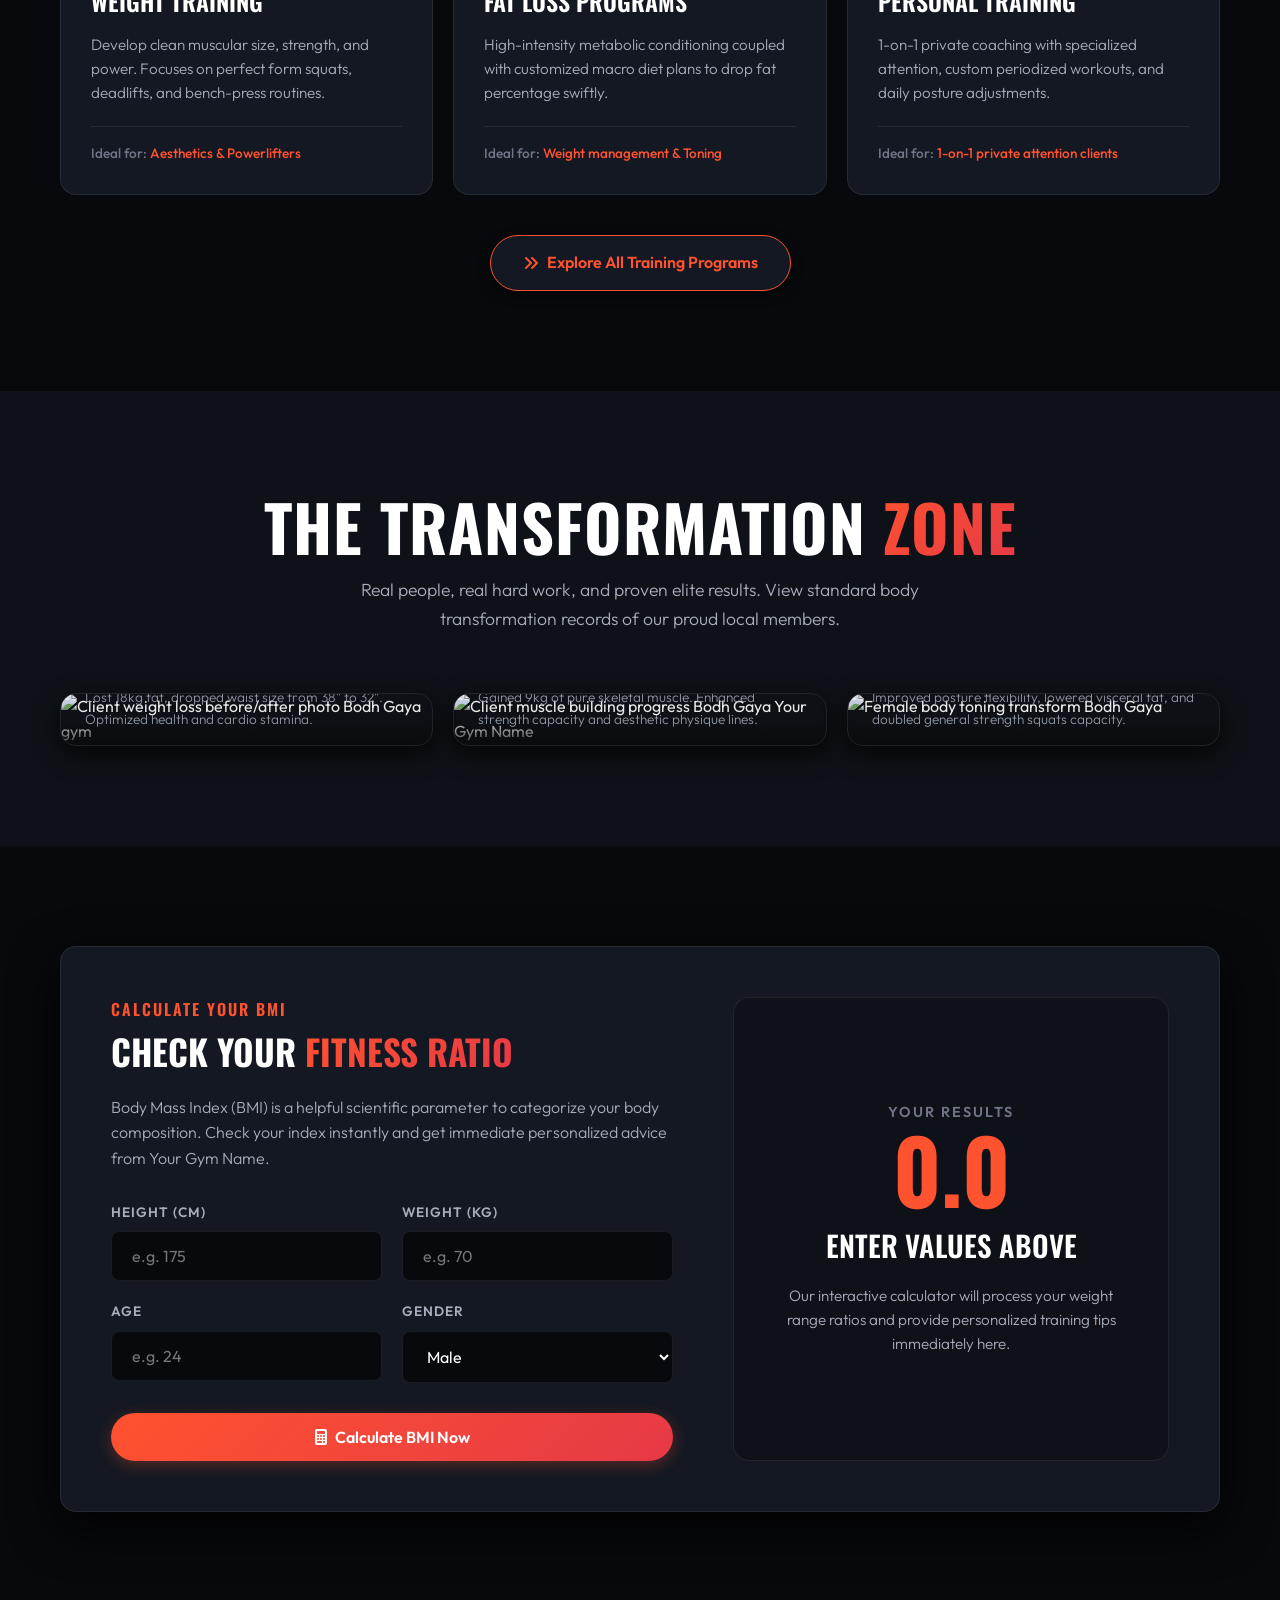
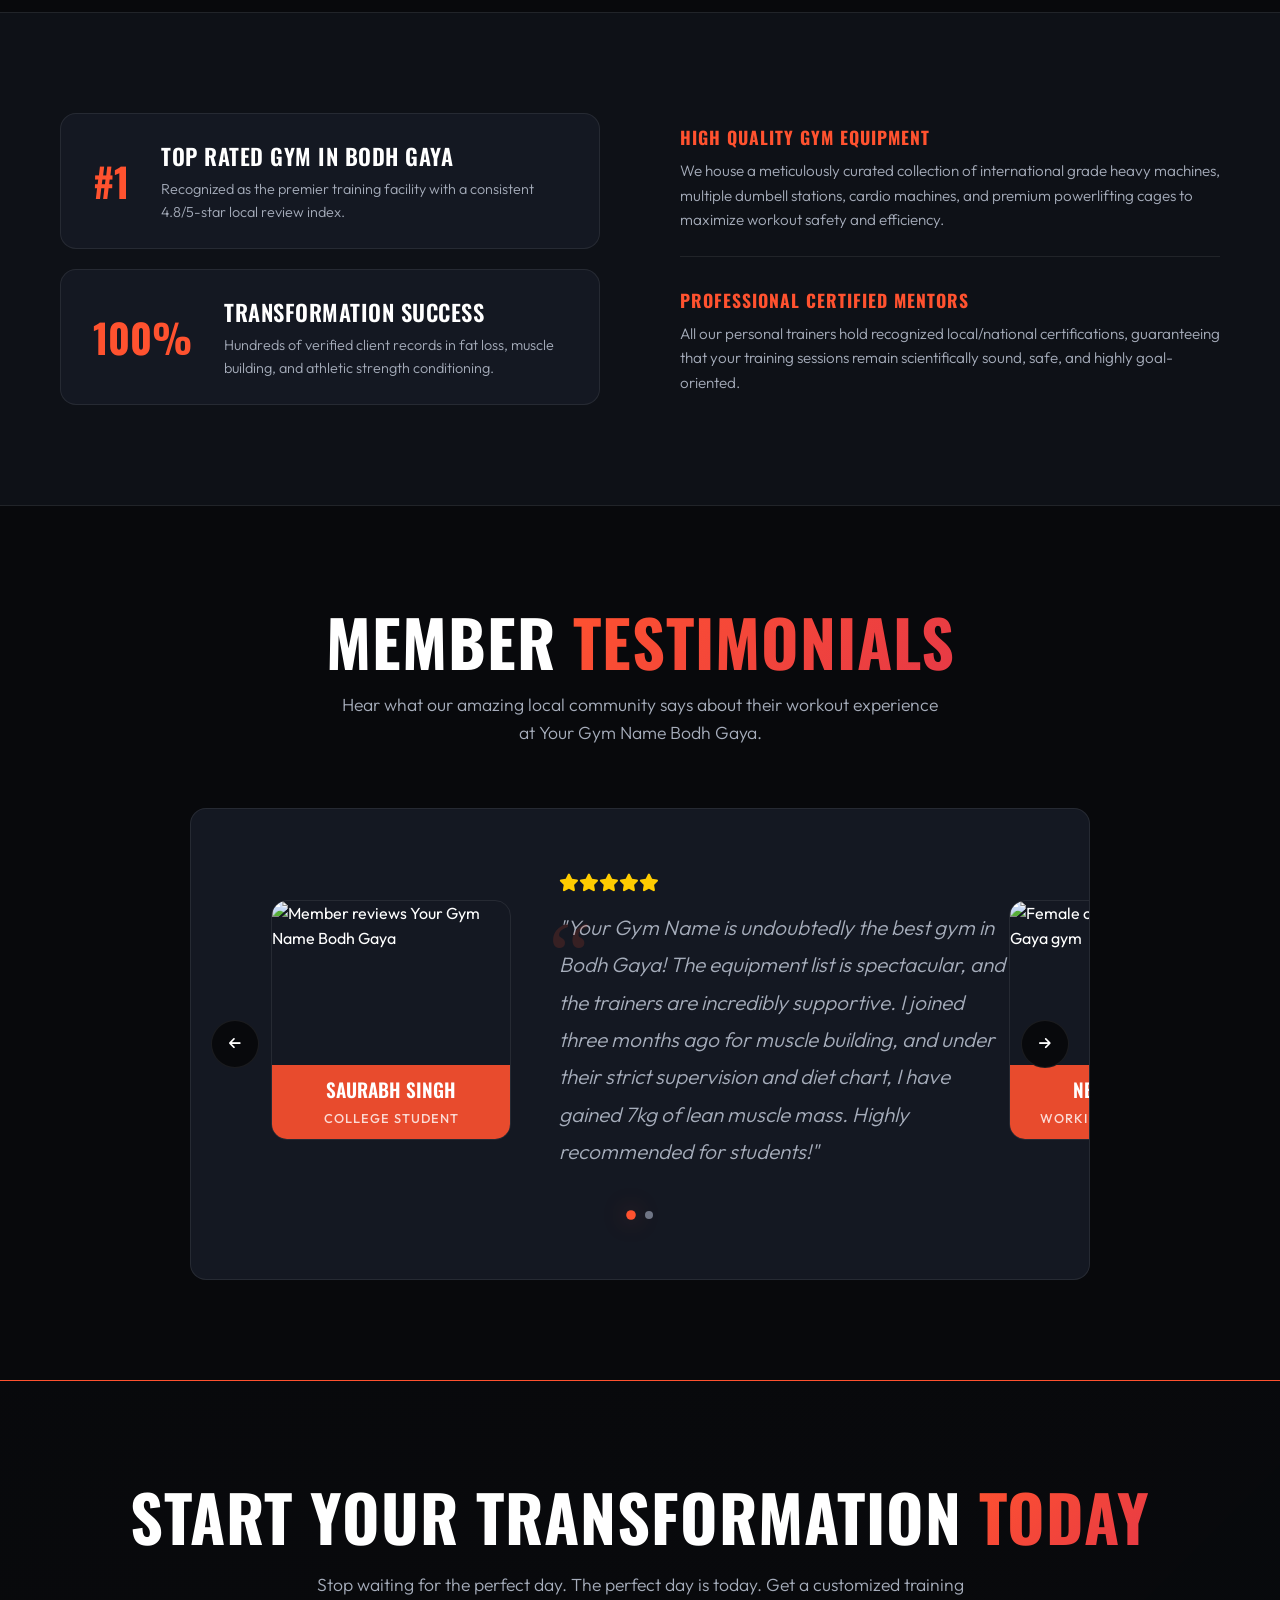
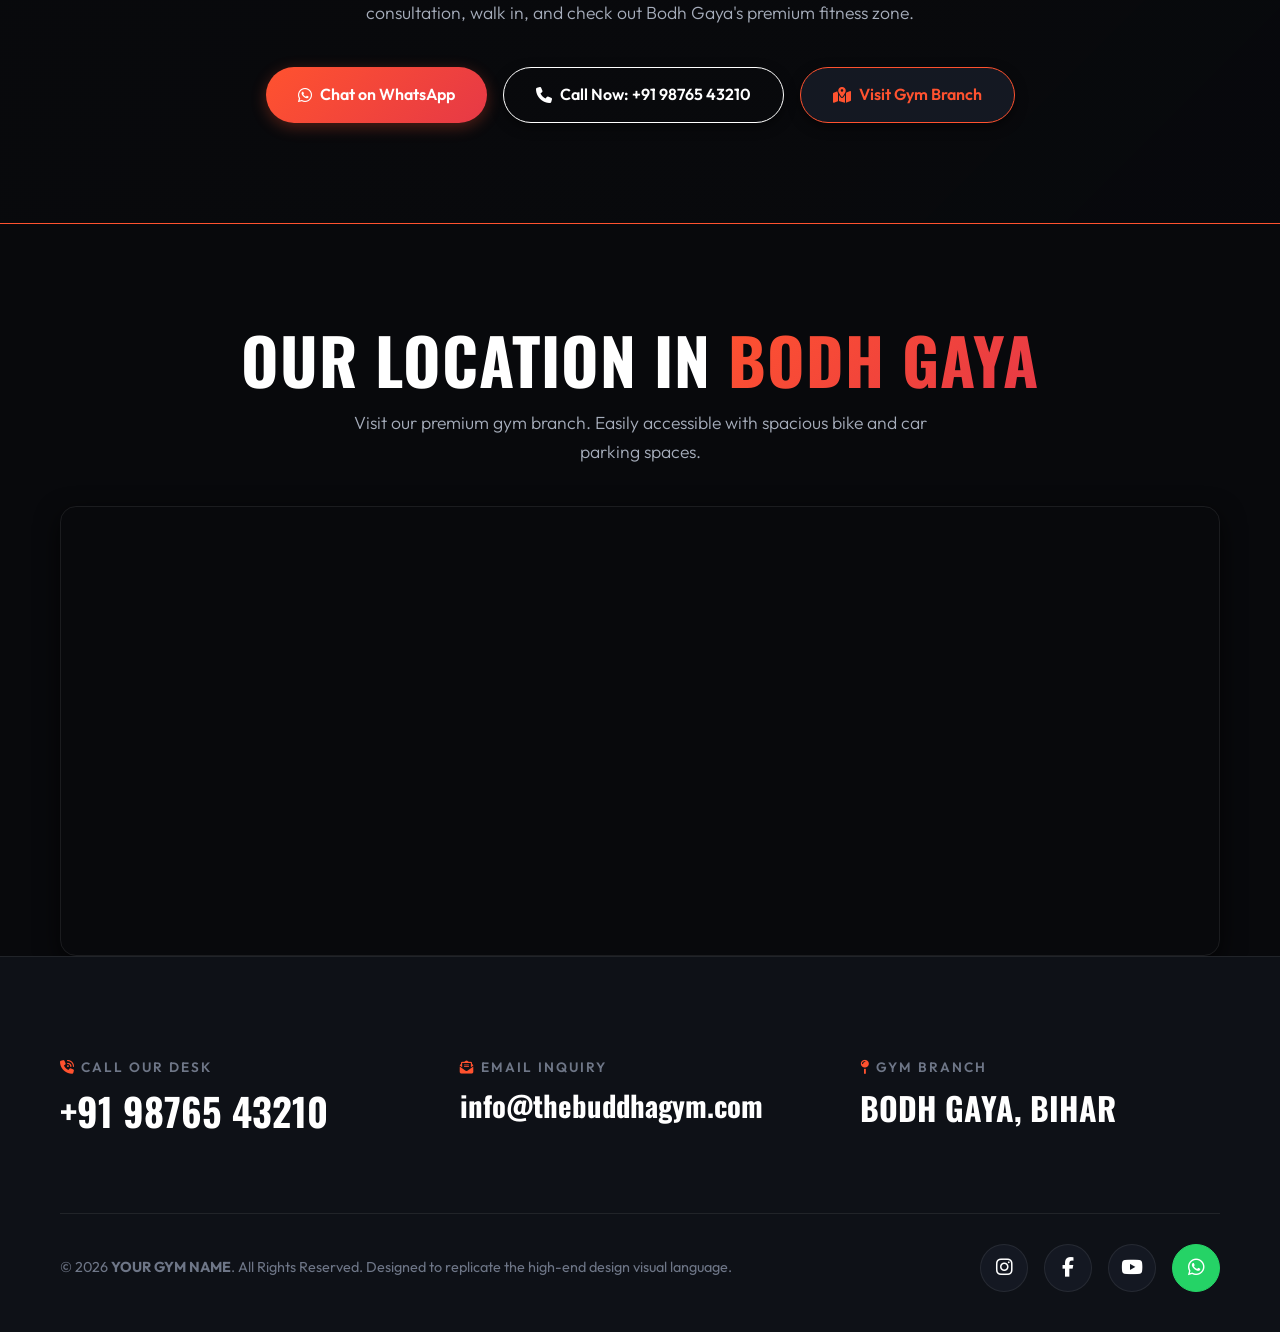
==== commit eab468d2: "first commit" ====
--- a/index.html
+++ b/index.html
@@ -3,9 +3,9 @@
 <head>
   <meta charset="UTF-8">
   <meta name="viewport" content="width=device-width, initial-scale=1.0">
-  <title>B.G MUSCLE HUT GYM | Best Gym in Bodh Gaya | Build Your Best Body</title>
-  <meta name="description" content="Discover B.G MUSCLE HUT GYM in Bodh Gaya - the #1 premium fitness center with certified trainers, high-end equipment, personal training, and proven weight loss/muscle gain results. Start your 1-day free trial today!">
-  <meta name="keywords" content="gym in bodh gaya, best gym in bodh gaya, fitness center in bodh gaya, personal trainer bodh gaya, muscle hut bodh gaya, body building bodh gaya, workout center bihar">
+  <title>YOUR GYM NAME | Best Gym in Bodh Gaya | Build Your Best Body</title>
+  <meta name="description" content="Discover YOUR GYM NAME in Bodh Gaya - the #1 premium fitness center with certified trainers, high-end equipment, personal training, and proven weight loss/muscle gain results. Start your 1-day free trial today!">
+  <meta name="keywords" content="gym in bodh gaya, best gym in bodh gaya, fitness center in bodh gaya, personal trainer bodh gaya, Your Gym Name bodh gaya, body building bodh gaya, workout center bihar">
   <link rel="stylesheet" href="style.css">
   <link rel="stylesheet" href="responsive.css">
   <!-- Font Awesome Icons -->
@@ -17,7 +17,7 @@
   <nav class="navbar">
     <div class="container">
       <a href="index.html" class="nav-brand">
-        <span class="nav-brand-accent">B.G</span> MUSCLE HUT
+        <span class="nav-brand-accent">Your</span> Gym Name
       </a>
       <ul class="nav-menu">
         <li><a href="index.html" class="nav-link active">Home</a></li>
@@ -86,7 +86,7 @@
 
     <div class="container">
       <div class="section-header">
-        <h2 class="section-title">WHY CHOOSE <span class="text-gradient">B.G MUSCLE HUT</span></h2>
+        <h2 class="section-title">WHY CHOOSE <span class="text-gradient">YOUR GYM NAME</span></h2>
         <p class="section-subtitle">We don't just sell memberships; we guarantee ultimate results. Experience premium training environments tailored to unleash your potential.</p>
       </div>
 
@@ -172,12 +172,12 @@
               <div class="play-icon"></div>
             </div>
             <div>
-              <span style="color: var(--accent); font-family: var(--font-heading); text-transform: uppercase; font-weight: 600; letter-spacing: 2px;">B.G Muscle Hut Gym</span>
+              <span style="color: var(--accent); font-family: var(--font-heading); text-transform: uppercase; font-weight: 600; letter-spacing: 2px;">Your Gym Name</span>
               <h2 class="section-title" style="text-align: left; margin-bottom: 0; font-size: 2.8rem;">YOUR ULTIMATE<br><span class="text-gradient">FITNESS PARTNER</span></h2>
             </div>
           </div>
           <div class="about-body">
-            <p>Welcome to B.G MUSCLE HUT GYM, the heart of strength and premium physical transformation in Bodh Gaya. Established with the passion to build a highly professional fitness community, our gym provides elite equipment, scientific nutrition guidance, and highly supportive, certified trainers.</p>
+            <p>Welcome to YOUR GYM NAME, the heart of strength and premium physical transformation in Bodh Gaya. Established with the passion to build a highly professional fitness community, our gym provides elite equipment, scientific nutrition guidance, and highly supportive, certified trainers.</p>
             <p>Whether you're a college student looking to build a muscular physique, a working professional seeking weight management, or a beginner starting your fitness journey, we support you at every single rep.</p>
           </div>
           <a href="about.html" class="btn btn-primary"><i class="fas fa-circle-info"></i> Discover Our Story</a>
@@ -186,7 +186,7 @@
         <div class="about-right">
           <!-- Interlocking Collage Layout -->
           <div class="collage-img collage-img-1">
-            <img src="https://images.unsplash.com/photo-1517838277536-f5f99be501cd?q=80&w=600" alt="Heavy barbell lifting in B.G Muscle Hut Gym Bodh Gaya">
+            <img src="https://images.unsplash.com/photo-1517838277536-f5f99be501cd?q=80&w=600" alt="Heavy barbell lifting in Your Gym Name Bodh Gaya">
           </div>
           <div class="collage-img collage-img-2">
             <img src="https://images.unsplash.com/photo-1541534741688-6078c6bfb5c5?q=80&w=600" alt="High intensity training at Bodh Gaya gym">
@@ -281,7 +281,7 @@
 
         <!-- Item 2: Muscle Gain -->
         <div class="gallery-item" data-category="musclegain" style="cursor: pointer;">
-          <img src="https://images.unsplash.com/photo-1581009146145-b5ef050c2e1e?q=80&w=600" alt="Client muscle building progress Bodh Gaya muscle hut">
+          <img src="https://images.unsplash.com/photo-1581009146145-b5ef050c2e1e?q=80&w=600" alt="Client muscle building progress Bodh Gaya Your Gym Name">
           <div class="scroll-indicator">
             <div class="mouse-icon"><div class="mouse-wheel"></div></div>
             <span style="font-size: 0.8rem; font-weight: 600; text-transform: uppercase;">View Lightbox</span>
@@ -317,7 +317,7 @@
         <div class="bmi-calc-header">
           <span style="color: var(--accent); font-weight: 600; text-transform: uppercase; font-family: var(--font-heading); letter-spacing: 2px;">Calculate Your BMI</span>
           <h3>CHECK YOUR <span class="text-gradient">FITNESS RATIO</span></h3>
-          <p>Body Mass Index (BMI) is a helpful scientific parameter to categorize your body composition. Check your index instantly and get immediate personalized advice from B.G Muscle Hut Gym.</p>
+          <p>Body Mass Index (BMI) is a helpful scientific parameter to categorize your body composition. Check your index instantly and get immediate personalized advice from Your Gym Name.</p>
           
           <form class="bmi-form" id="bmi-form">
             <div class="bmi-input-group">
@@ -402,7 +402,7 @@
     <div class="container">
       <div class="section-header">
         <h2 class="section-title">MEMBER <span class="text-gradient">TESTIMONIALS</span></h2>
-        <p class="section-subtitle">Hear what our amazing local community says about their workout experience at B.G Muscle Hut Gym Bodh Gaya.</p>
+        <p class="section-subtitle">Hear what our amazing local community says about their workout experience at Your Gym Name Bodh Gaya.</p>
       </div>
 
       <!-- Testimonials Carousel -->
@@ -411,7 +411,7 @@
           <!-- Slide 1 -->
           <div class="testimonial-slide">
             <div class="testimonial-img-wrapper">
-              <img src="https://images.unsplash.com/photo-1500648767791-00dcc994a43e?q=80&w=400" alt="Member reviews B.G Muscle Hut Gym Bodh Gaya">
+              <img src="https://images.unsplash.com/photo-1500648767791-00dcc994a43e?q=80&w=400" alt="Member reviews Your Gym Name Bodh Gaya">
               <div class="testimonial-badge">
                 <div class="testimonial-name">Saurabh Singh</div>
                 <div class="testimonial-role">College Student</div>
@@ -422,7 +422,7 @@
                 <i class="fas fa-star"></i><i class="fas fa-star"></i><i class="fas fa-star"></i><i class="fas fa-star"></i><i class="fas fa-star"></i>
               </div>
               <blockquote class="testimonial-quote">
-                "B.G Muscle Hut Gym is undoubtedly the best gym in Bodh Gaya! The equipment list is spectacular, and the trainers are incredibly supportive. I joined three months ago for muscle building, and under their strict supervision and diet chart, I have gained 7kg of lean muscle mass. Highly recommended for students!"
+                "Your Gym Name is undoubtedly the best gym in Bodh Gaya! The equipment list is spectacular, and the trainers are incredibly supportive. I joined three months ago for muscle building, and under their strict supervision and diet chart, I have gained 7kg of lean muscle mass. Highly recommended for students!"
               </blockquote>
             </div>
           </div>
@@ -466,7 +466,7 @@
       
       <div class="hero-ctas" style="justify-content: center; margin-bottom: 0;">
         <a href="https://wa.me/917033502802?text=Hello%21+I+would+like+to+book+a+free+trial+session+at+B.G+Muscle+Hut+Gym." target="_blank" class="btn btn-primary"><i class="fab fa-whatsapp"></i> Chat on WhatsApp</a>
-        <a href="tel:+917033502802" class="btn btn-secondary" style="background: transparent; color: #fff; border-color: #fff;"><i class="fas fa-phone"></i> Call Now: +91 7033502802</a>
+        <a href="tel:+91 98765 43210" class="btn btn-secondary" style="background: transparent; color: #fff; border-color: #fff;"><i class="fas fa-phone"></i> Call Now: +91 98765 43210</a>
         <a href="contact.html" class="btn btn-secondary"><i class="fas fa-map-location-dot"></i> Visit Gym Branch</a>
       </div>
     </div>
@@ -499,12 +499,12 @@
         <!-- Call Us -->
         <div class="contact-info-item">
           <span class="contact-info-label"><i class="fas fa-phone-volume" style="color: var(--accent);"></i> Call Our Desk</span>
-          <a href="tel:+917033502802" class="contact-info-value">+91 7033502802</a>
+          <a href="tel:+91 98765 43210" class="contact-info-value">+91 98765 43210</a>
         </div>
         <!-- Email Us -->
         <div class="contact-info-item">
           <span class="contact-info-label"><i class="fas fa-envelope-open-text" style="color: var(--accent);"></i> Email Inquiry</span>
-          <a href="mailto:bgmusclehut@gmail.com" class="contact-info-value" style="font-size: 1.8rem; text-transform: lowercase;">bgmusclehut@gmail.com</a>
+          <a href="mailto:info@thebuddhagym.com" class="contact-info-value" style="font-size: 1.8rem; text-transform: lowercase;">info@thebuddhagym.com</a>
         </div>
         <!-- Location -->
         <div class="contact-info-item">
@@ -515,7 +515,7 @@
 
       <div class="bottom-bar">
         <div>
-          &copy; 2026 <strong>B.G MUSCLE HUT GYM</strong>. All Rights Reserved. Designed to replicate the high-end design visual language.
+          &copy; 2026 <strong>YOUR GYM NAME</strong>. All Rights Reserved. Designed to replicate the high-end design visual language.
         </div>
         <div class="socials-row">
           <a href="https://instagram.com" target="_blank" class="social-icon-btn" aria-label="Instagram"><i class="fab fa-instagram"></i></a>
@@ -532,7 +532,7 @@
     <div class="modal-content">
       <button class="modal-close-btn" aria-label="Close Modal">&times;</button>
       <h3 class="modal-title">FREE TRIAL PASS</h3>
-      <p class="modal-subtitle">Claim your 1-Day Free Access key pass for B.G MUSCLE HUT GYM in Bodh Gaya! Enter your contact details below.</p>
+      <p class="modal-subtitle">Claim your 1-Day Free Access key pass for YOUR GYM NAME in Bodh Gaya! Enter your contact details below.</p>
       
       <form id="inquiry-form" class="bmi-form">
         <div class="input-field">
@@ -568,7 +568,7 @@
   <!-- Mobile Sticky Bottom CTA -->
   <div class="mobile-sticky-cta">
     <div class="sticky-cta-text">
-      <strong>B.G MUSCLE HUT GYM</strong>
+      <strong>YOUR GYM NAME</strong>
       Start your fitness journey today!
     </div>
     <a href="#" class="btn btn-primary open-inquiry"><i class="fas fa-fire"></i> Free Trial</a>
--- a/responsive.css
+++ b/responsive.css
@@ -1,5 +1,5 @@
 /* ==========================================================================
-   B.G MUSCLE HUT GYM — RESPONSIVE.CSS
+   YOUR GYM NAME — RESPONSIVE.CSS
    Professional Mobile & Tablet Optimization
    Breakpoints: 1024px | 820px | 768px | 480px | 414px | 375px | 360px | 320px
    ========================================================================== */
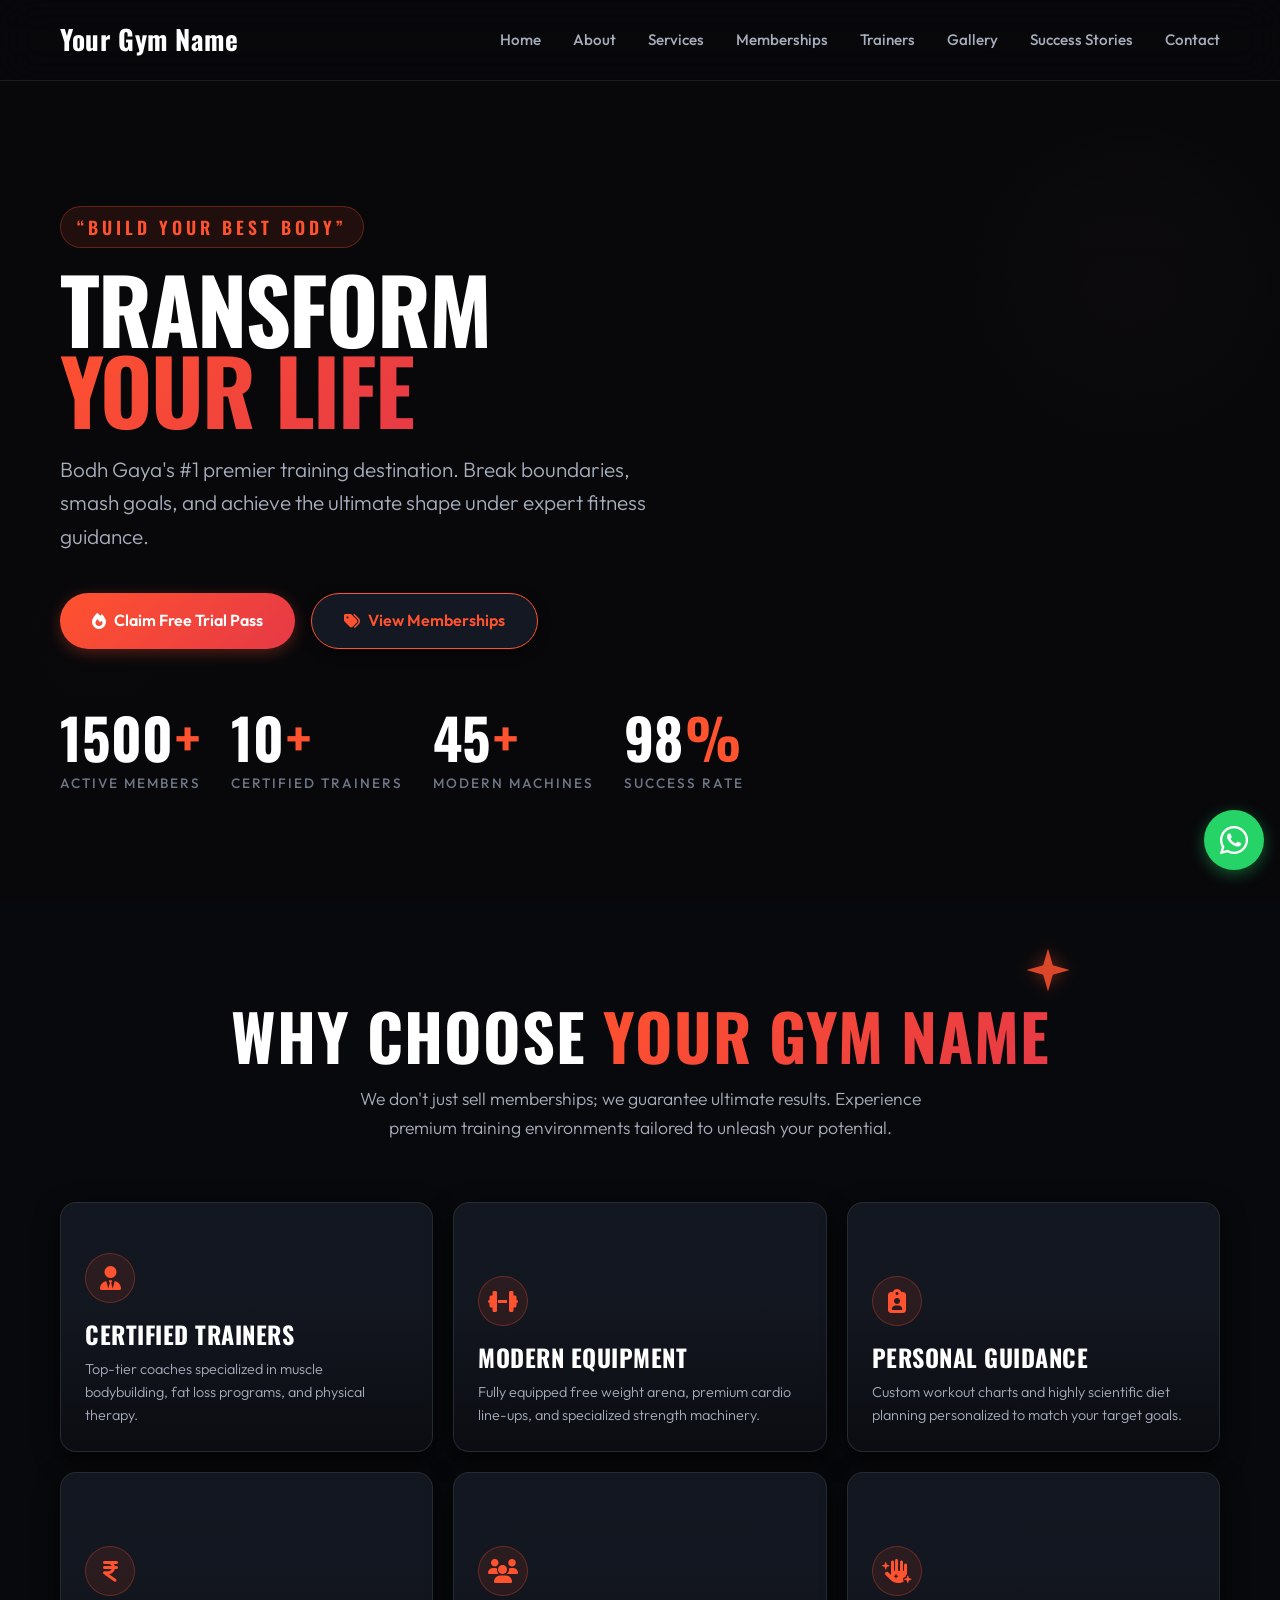
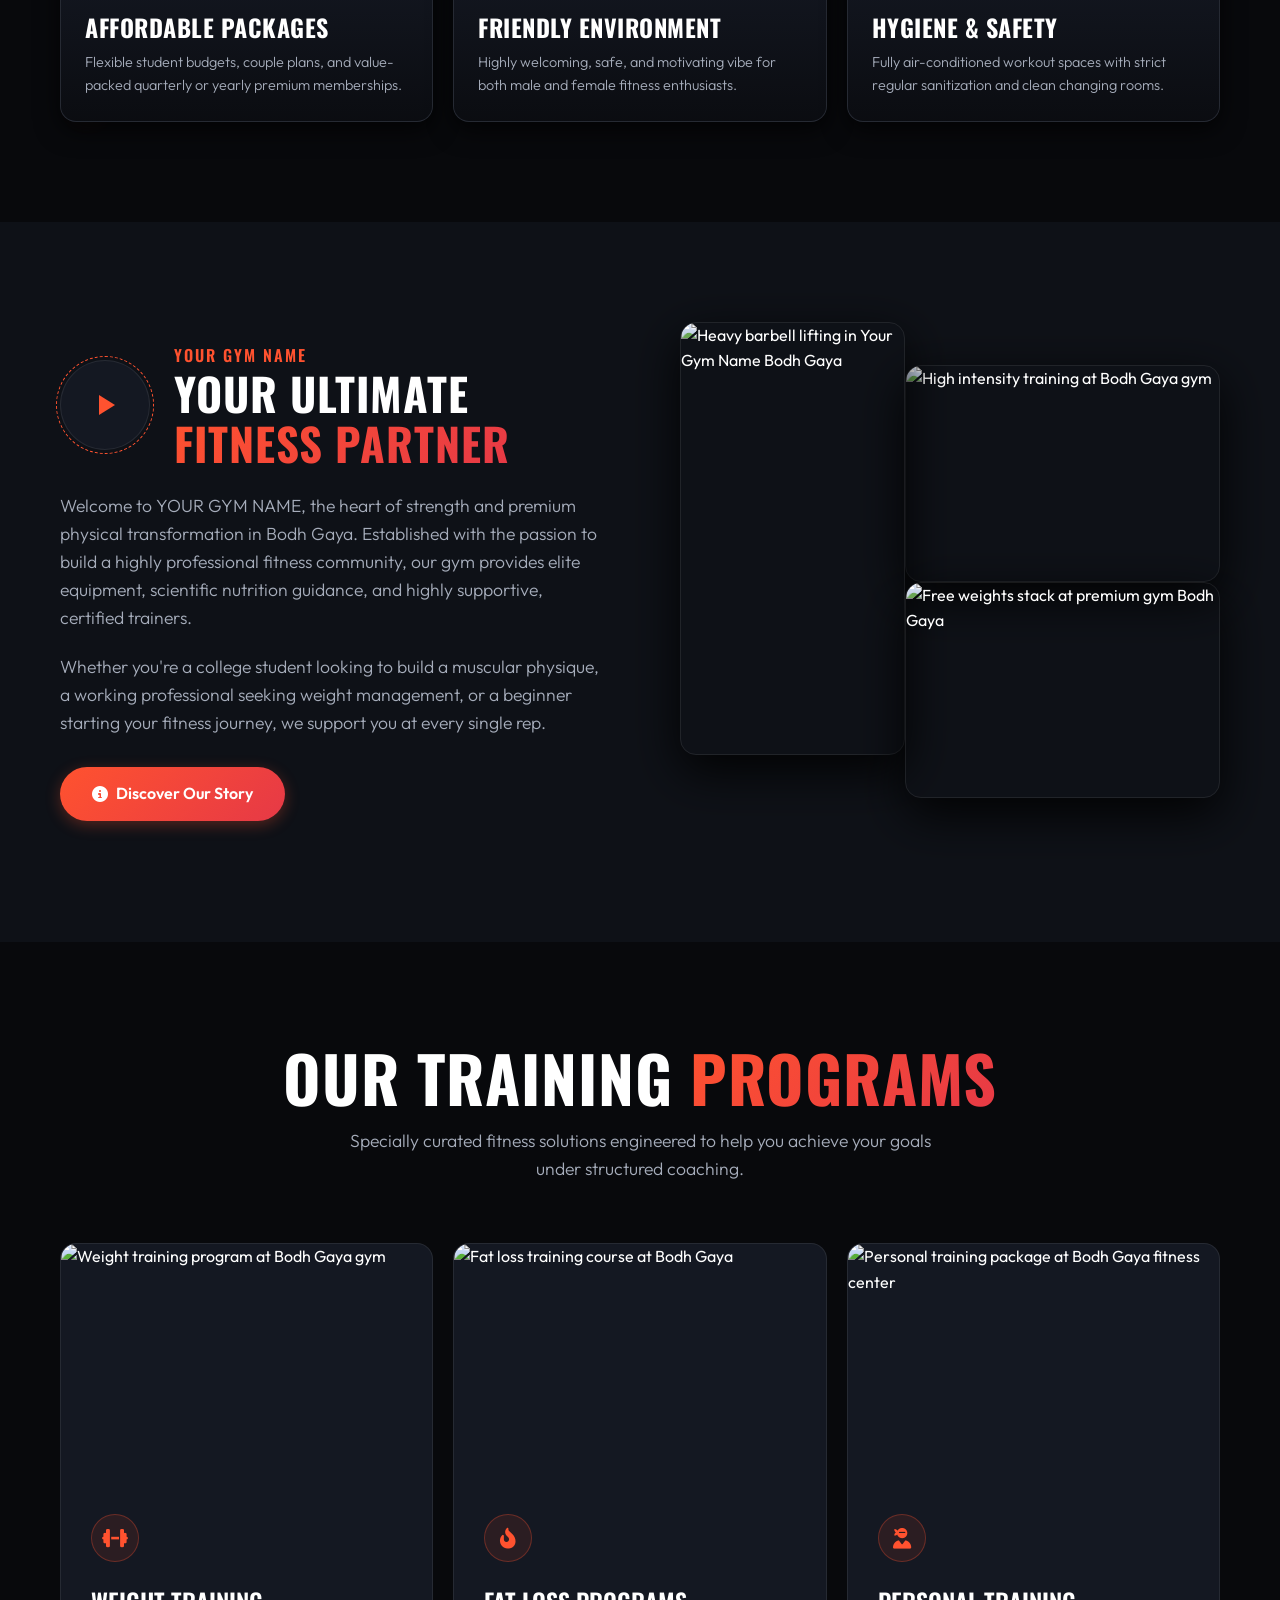
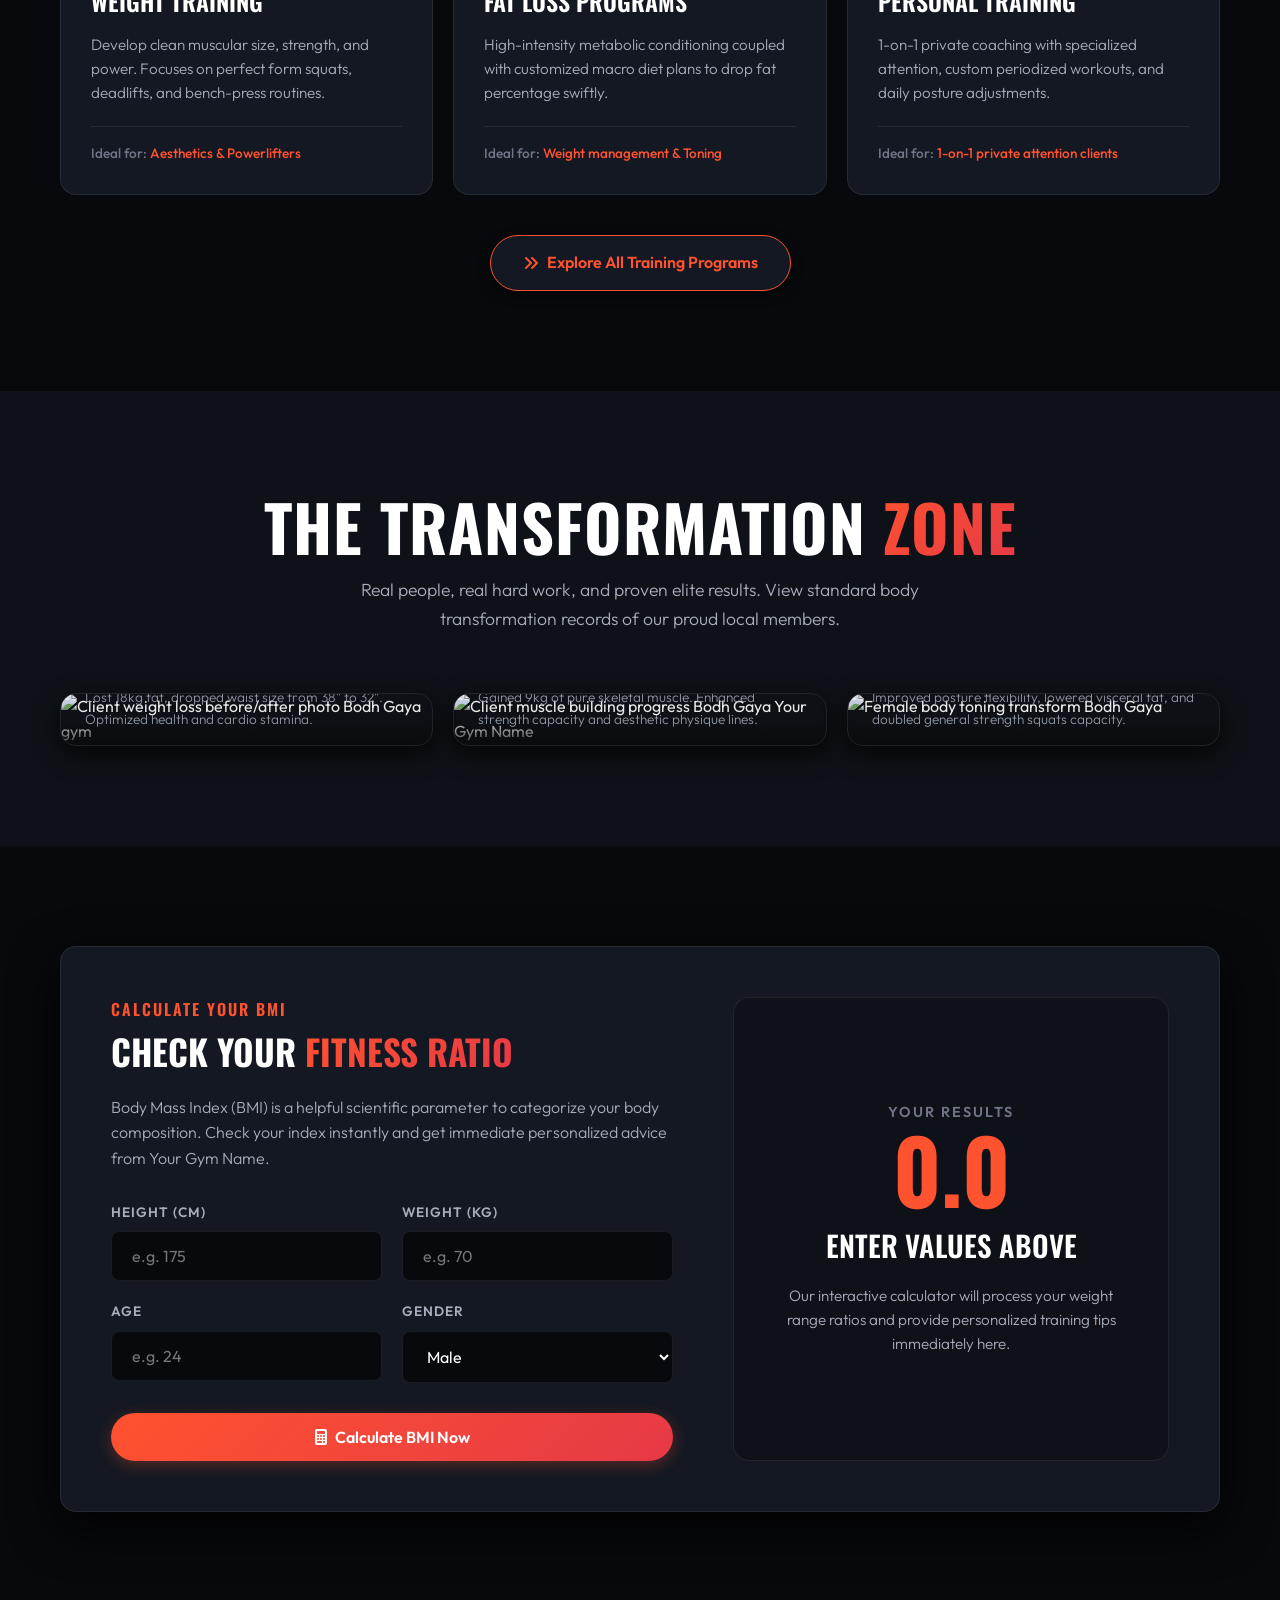
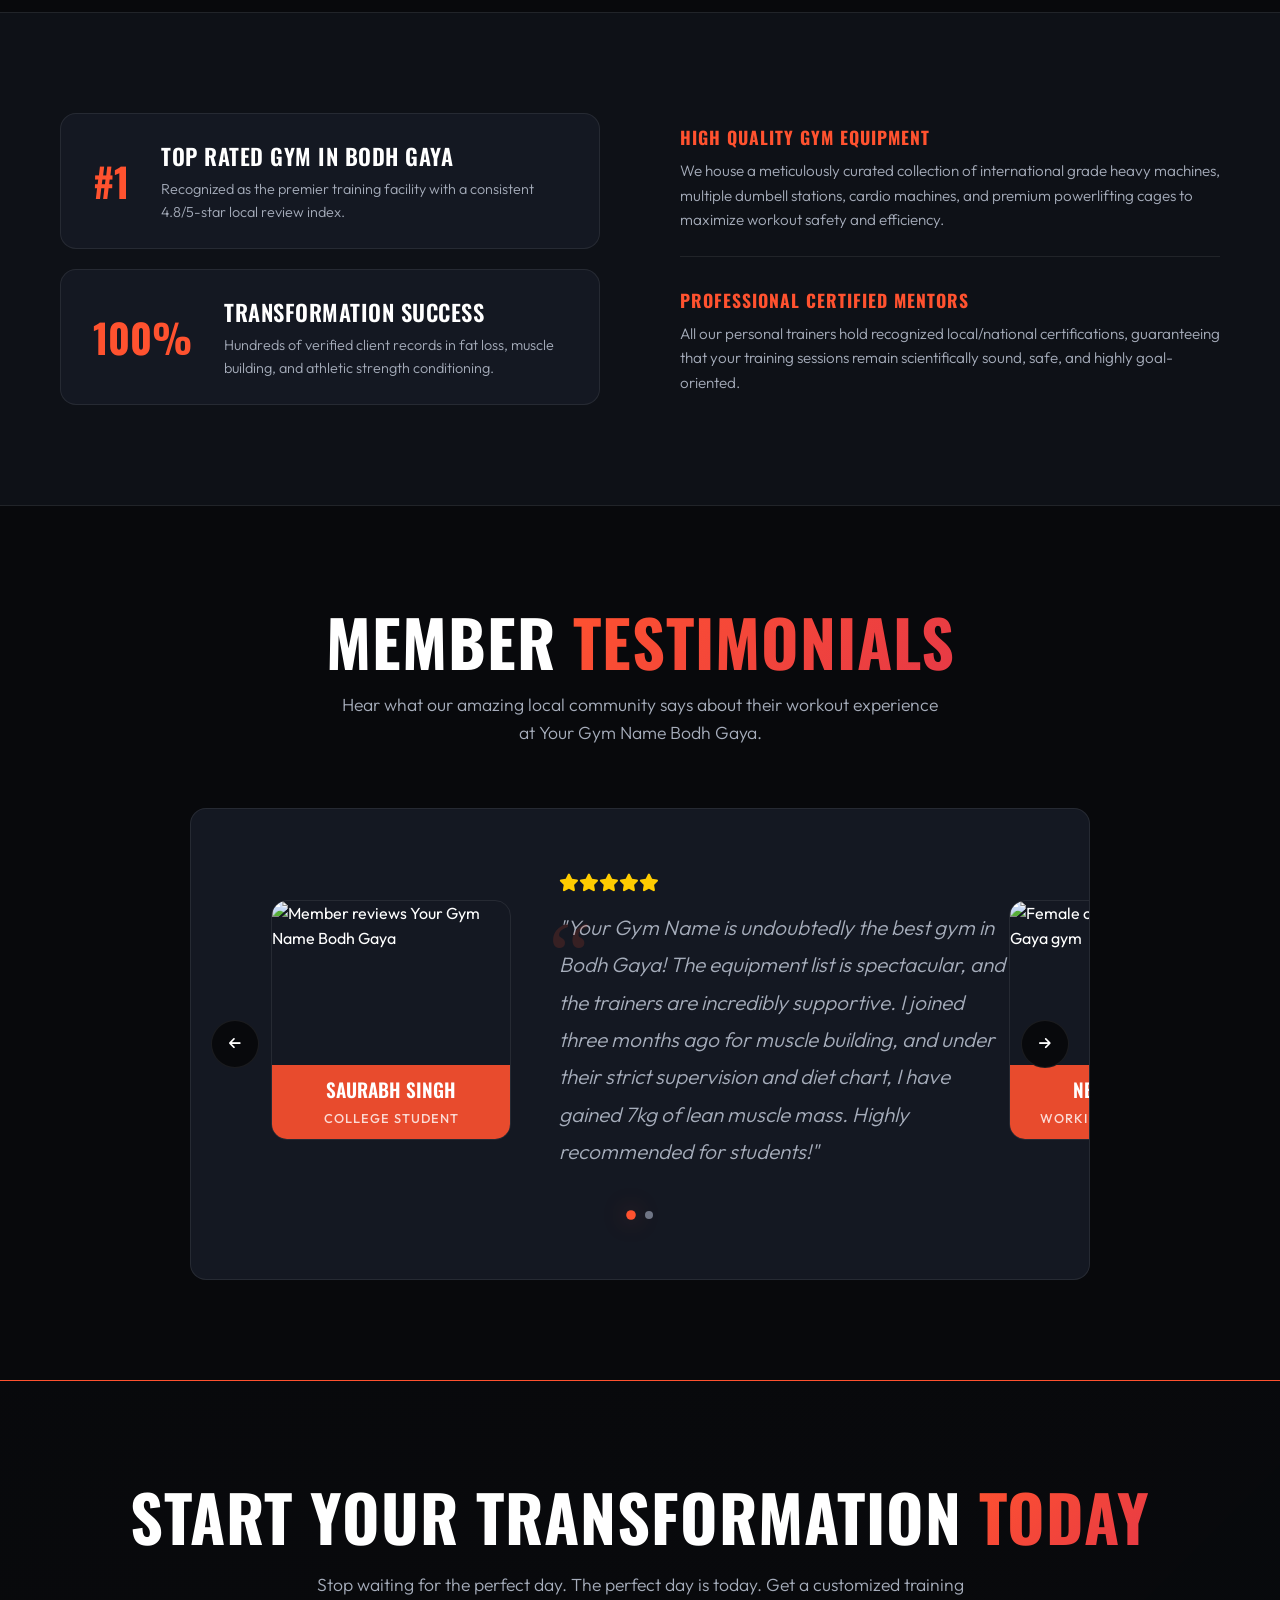
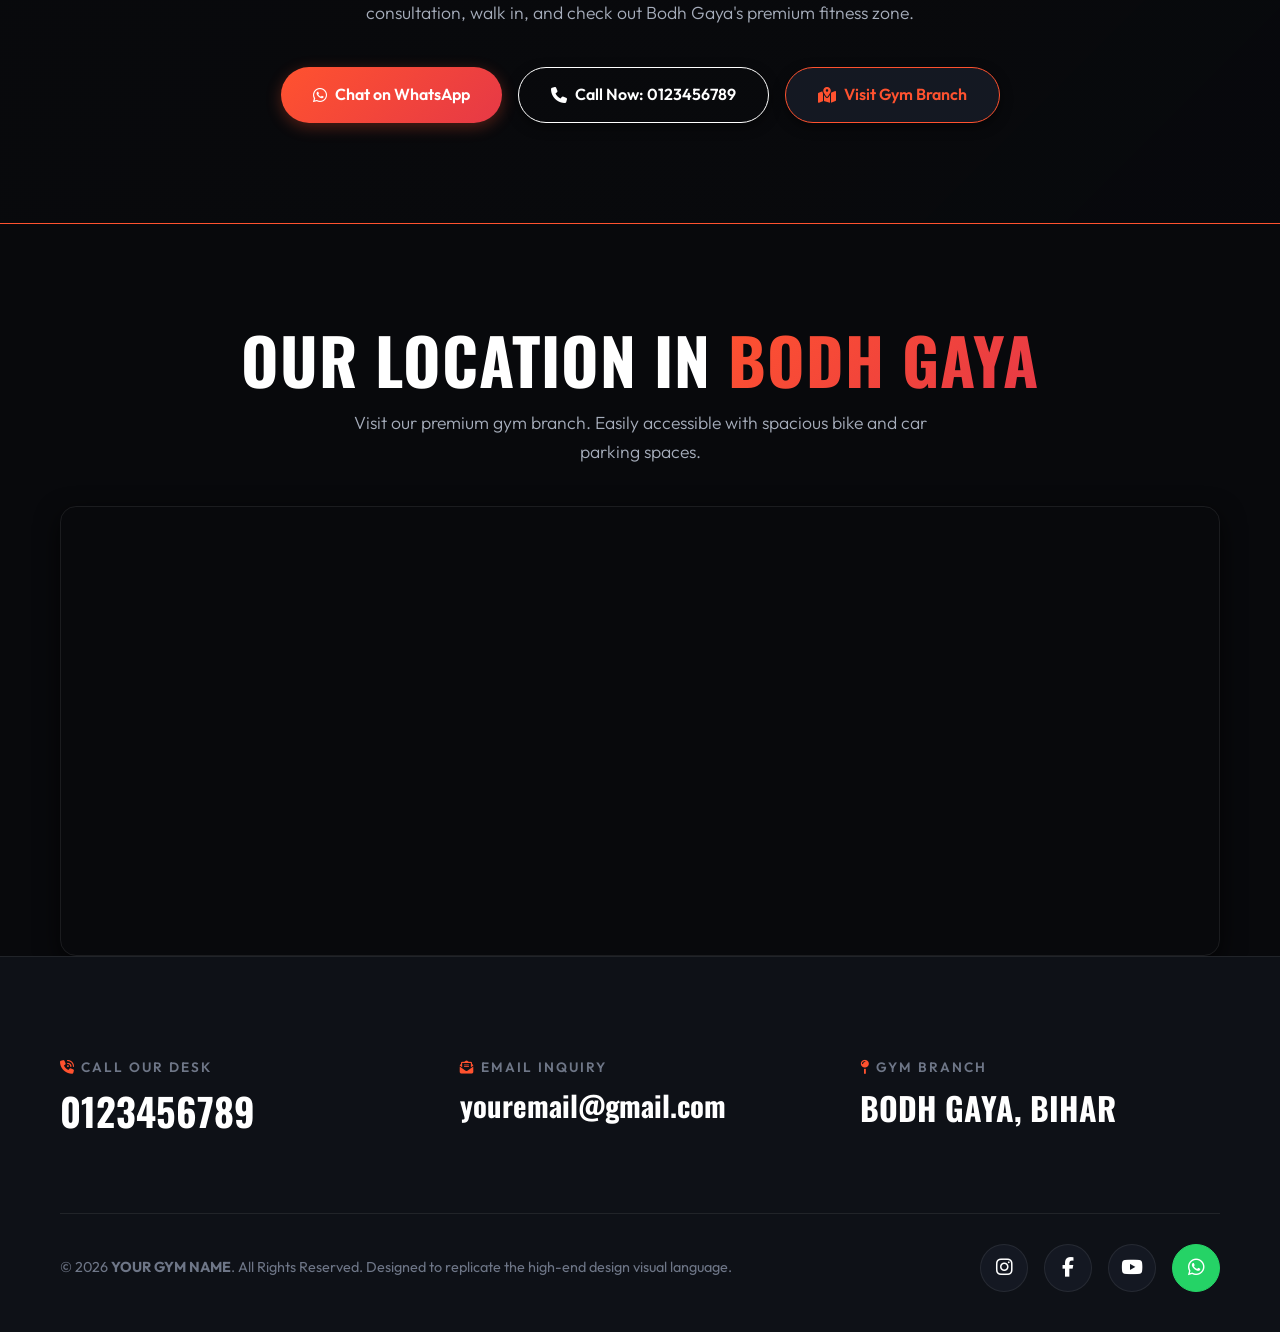
==== commit 6d385ab2: "updated website" ====
--- a/index.html
+++ b/index.html
@@ -465,8 +465,8 @@
       <p class="section-subtitle" style="margin-bottom: 40px; max-width: 700px;">Stop waiting for the perfect day. The perfect day is today. Get a customized training consultation, walk in, and check out Bodh Gaya's premium fitness zone.</p>
       
       <div class="hero-ctas" style="justify-content: center; margin-bottom: 0;">
-        <a href="https://wa.me/917033502802?text=Hello%21+I+would+like+to+book+a+free+trial+session+at+B.G+Muscle+Hut+Gym." target="_blank" class="btn btn-primary"><i class="fab fa-whatsapp"></i> Chat on WhatsApp</a>
-        <a href="tel:+91 98765 43210" class="btn btn-secondary" style="background: transparent; color: #fff; border-color: #fff;"><i class="fas fa-phone"></i> Call Now: +91 98765 43210</a>
+        <a href="https://wa.me/910123456789?text=Hello%21+I+would+like+to+book+a+free+trial+session+at+Your+Gym+Name." target="_blank" class="btn btn-primary"><i class="fab fa-whatsapp"></i> Chat on WhatsApp</a>
+        <a href="tel:0123456789" class="btn btn-secondary" style="background: transparent; color: #fff; border-color: #fff;"><i class="fas fa-phone"></i> Call Now: 0123456789</a>
         <a href="contact.html" class="btn btn-secondary"><i class="fas fa-map-location-dot"></i> Visit Gym Branch</a>
       </div>
     </div>
@@ -499,12 +499,12 @@
         <!-- Call Us -->
         <div class="contact-info-item">
           <span class="contact-info-label"><i class="fas fa-phone-volume" style="color: var(--accent);"></i> Call Our Desk</span>
-          <a href="tel:+91 98765 43210" class="contact-info-value">+91 98765 43210</a>
+          <a href="tel:0123456789" class="contact-info-value">0123456789</a>
         </div>
         <!-- Email Us -->
         <div class="contact-info-item">
           <span class="contact-info-label"><i class="fas fa-envelope-open-text" style="color: var(--accent);"></i> Email Inquiry</span>
-          <a href="mailto:info@thebuddhagym.com" class="contact-info-value" style="font-size: 1.8rem; text-transform: lowercase;">info@thebuddhagym.com</a>
+          <a href="mailto:youremail@gmail.com" class="contact-info-value" style="font-size: 1.8rem; text-transform: lowercase;">youremail@gmail.com</a>
         </div>
         <!-- Location -->
         <div class="contact-info-item">
@@ -521,7 +521,7 @@
           <a href="https://instagram.com" target="_blank" class="social-icon-btn" aria-label="Instagram"><i class="fab fa-instagram"></i></a>
           <a href="https://facebook.com" target="_blank" class="social-icon-btn" aria-label="Facebook"><i class="fab fa-facebook-f"></i></a>
           <a href="https://youtube.com" target="_blank" class="social-icon-btn" aria-label="YouTube"><i class="fab fa-youtube"></i></a>
-          <a href="https://wa.me/917033502802" target="_blank" class="social-icon-btn" aria-label="WhatsApp" style="background: #25D366; border-color: #25D366;"><i class="fab fa-whatsapp"></i></a>
+          <a href="https://wa.me/910123456789" target="_blank" class="social-icon-btn" aria-label="WhatsApp" style="background: #25D366; border-color: #25D366;"><i class="fab fa-whatsapp"></i></a>
         </div>
       </div>
     </div>
